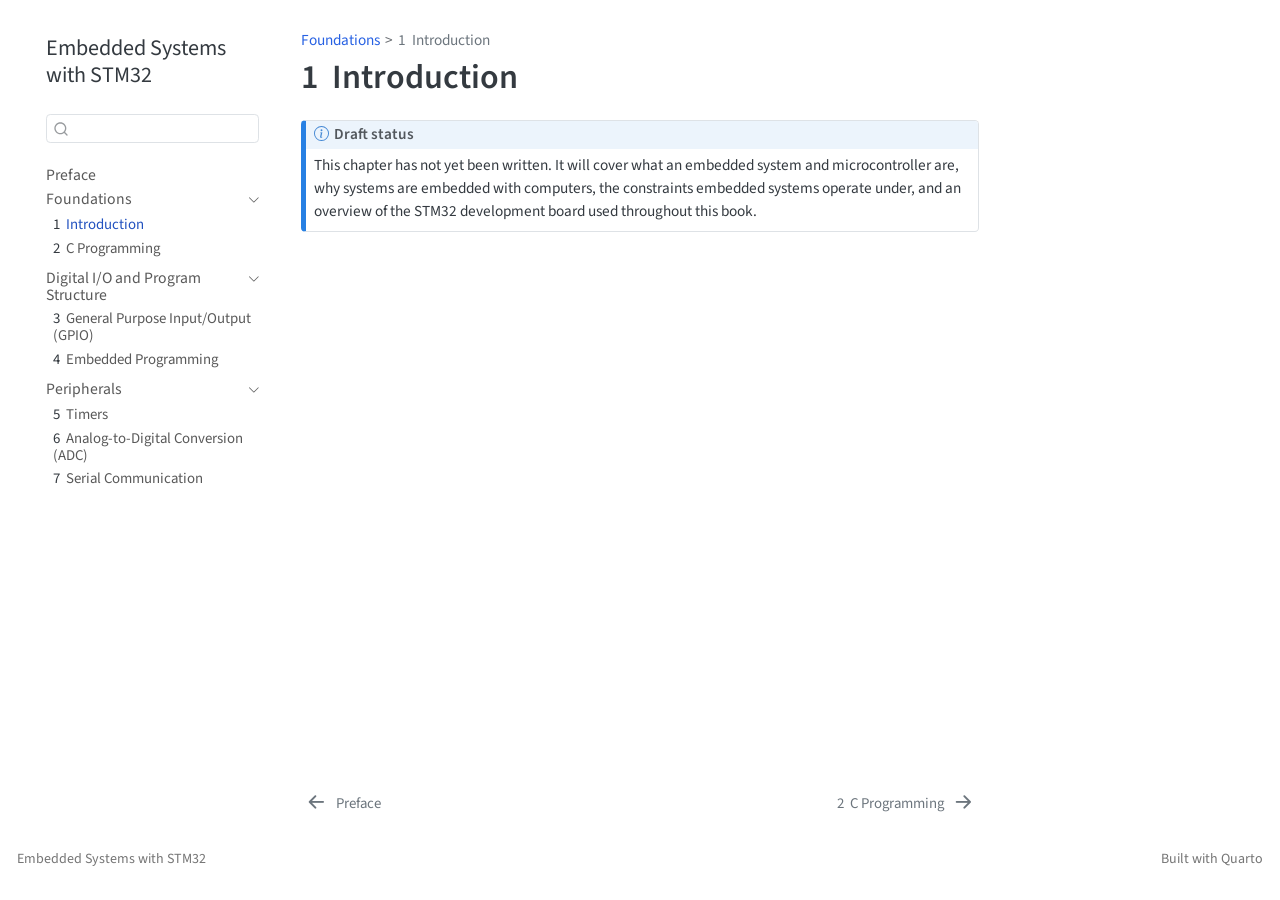
==== chapters/01-introduction.html @ 094ce8fd "Built site for gh-pages" ====
<!DOCTYPE html>
<html xmlns="http://www.w3.org/1999/xhtml" lang="en" xml:lang="en"><head>

<meta charset="utf-8">
<meta name="generator" content="quarto-1.10.18">

<meta name="viewport" content="width=device-width, initial-scale=1.0, user-scalable=yes">


<title>1&nbsp; Introduction – Embedded Systems with STM32</title>
<style>
/* Default styles provided by pandoc.
** See https://pandoc.org/MANUAL.html#variables-for-html for config info.
*/
span.smallcaps{font-variant: small-caps;}
div.columns{display: flex; gap: 1.5em;}
div.column{flex: auto;}
@media screen {
div.columns{gap: min(4vw, 1.5em);}
div.column{overflow-x: auto;}
}
div.hanging-indent{margin-left: 1.5em; text-indent: -1.5em;}
ul.task-list{list-style: none;}
ul.task-list li input[type="checkbox"] {
  width: 0.8em;
  margin: 0 0.8em 0.2em -1em; /* quarto-specific, see https://github.com/quarto-dev/quarto-cli/issues/4556 */ 
  vertical-align: middle;
}
</style>


<script src="../site_libs/quarto-nav/quarto-nav.js"></script>
<script src="../site_libs/quarto-nav/headroom.min.js"></script>
<script src="../site_libs/clipboard/clipboard.min.js"></script>
<script src="../site_libs/quarto-search/autocomplete.umd.js"></script>
<script src="../site_libs/quarto-search/fuse.min.js"></script>
<script src="../site_libs/quarto-search/quarto-search.js"></script>
<meta name="quarto:offset" content="../">
<link href="../chapters/02-c-programming.html" rel="next">
<link href="../index.html" rel="prev">
<script src="../site_libs/quarto-html/quarto.js" type="module"></script>
<script src="../site_libs/quarto-html/tabsets/tabsets.js" type="module"></script>
<script src="../site_libs/quarto-html/popper.min.js"></script>
<script src="../site_libs/quarto-html/tippy.umd.min.js"></script>
<script src="../site_libs/quarto-html/anchor.min.js"></script>
<link href="../site_libs/quarto-html/tippy.css" rel="stylesheet">
<link href="../site_libs/quarto-html/quarto-syntax-highlighting-64a204ab8560d761af7679ceaba22944.css" rel="stylesheet" id="quarto-text-highlighting-styles">
<script src="../site_libs/bootstrap/bootstrap.min.js"></script>
<link href="../site_libs/bootstrap/bootstrap-icons.css" rel="stylesheet">
<link href="../site_libs/bootstrap/bootstrap-0a572480b27ed01c8e16a5ad86456bc8.min.css" rel="stylesheet" append-hash="true" id="quarto-bootstrap" data-mode="light">
<script id="quarto-search-options" type="application/json">{
  "location": "sidebar",
  "copy-button": false,
  "collapse-after": 3,
  "panel-placement": "start",
  "type": "textbox",
  "limit": 50,
  "keyboard-shortcut": [
    "f",
    "/",
    "s"
  ],
  "show-item-context": false,
  "language": {
    "search-no-results-text": "No results",
    "search-matching-documents-text": "matching documents",
    "search-copy-link-title": "Copy link to search",
    "search-hide-matches-text": "Hide additional matches",
    "search-more-match-text": "more match in this document",
    "search-more-matches-text": "more matches in this document",
    "search-clear-button-title": "Clear",
    "search-text-placeholder": "",
    "search-detached-cancel-button-title": "Cancel",
    "search-submit-button-title": "Submit",
    "search-label": "Search"
  }
}</script>


</head>

<body class="nav-sidebar floating quarto-light">

<div id="quarto-search-results"></div>
  <header id="quarto-header" class="headroom fixed-top">
  <nav class="quarto-secondary-nav">
    <div class="container-fluid d-flex">
      <button type="button" class="quarto-btn-toggle btn" data-bs-toggle="collapse" role="button" data-bs-target=".quarto-sidebar-collapse-item" aria-controls="quarto-sidebar" aria-expanded="false" aria-label="Toggle sidebar navigation" onclick="if (window.quartoToggleHeadroom) { window.quartoToggleHeadroom(); }">
        <i class="bi bi-layout-text-sidebar-reverse"></i>
      </button>
        <nav class="quarto-page-breadcrumbs" aria-label="breadcrumb"><ol class="breadcrumb"><li class="breadcrumb-item"><a href="../chapters/01-introduction.html">Foundations</a></li><li class="breadcrumb-item"><a href="../chapters/01-introduction.html"><span class="chapter-number">1</span>&nbsp; <span class="chapter-title">Introduction</span></a></li></ol></nav>
        <a class="flex-grow-1" role="navigation" data-bs-toggle="collapse" data-bs-target=".quarto-sidebar-collapse-item" aria-controls="quarto-sidebar" aria-expanded="false" aria-label="Toggle sidebar navigation" onclick="if (window.quartoToggleHeadroom) { window.quartoToggleHeadroom(); }">      
        </a>
      <button type="button" class="btn quarto-search-button" aria-label="Search" onclick="window.quartoOpenSearch();">
        <i class="bi bi-search"></i>
      </button>
    </div>
  </nav>
</header>
<!-- content -->
<div id="quarto-content" class="quarto-container page-columns page-rows-contents page-layout-article">
<!-- sidebar -->
  <nav id="quarto-sidebar" class="sidebar collapse collapse-horizontal quarto-sidebar-collapse-item sidebar-navigation floating overflow-auto">
    <div class="pt-lg-2 mt-2 text-left sidebar-header">
    <div class="sidebar-title mb-0 py-0">
      <a href="../">Embedded Systems with STM32</a> 
    </div>
      </div>
        <div class="mt-2 flex-shrink-0 align-items-center">
        <div class="sidebar-search">
        <div id="quarto-search" class="" title="Search"></div>
        </div>
        </div>
    <div class="sidebar-menu-container"> 
    <ul class="list-unstyled mt-1">
        <li class="sidebar-item">
  <div class="sidebar-item-container"> 
  <a href="../index.html" class="sidebar-item-text sidebar-link">
 <span class="menu-text">Preface</span></a>
  </div>
</li>
        <li class="sidebar-item sidebar-item-section">
      <div class="sidebar-item-container"> 
            <a class="sidebar-item-text sidebar-link text-start" data-bs-toggle="collapse" data-bs-target="#quarto-sidebar-section-1" role="navigation" aria-expanded="true">
 <span class="menu-text">Foundations</span></a>
          <a class="sidebar-item-toggle text-start" data-bs-toggle="collapse" data-bs-target="#quarto-sidebar-section-1" role="navigation" aria-expanded="true" aria-label="Toggle section">
            <i class="bi bi-chevron-right ms-2"></i>
          </a> 
      </div>
      <ul id="quarto-sidebar-section-1" class="collapse list-unstyled sidebar-section depth1 show">  
          <li class="sidebar-item">
  <div class="sidebar-item-container"> 
  <a href="../chapters/01-introduction.html" class="sidebar-item-text sidebar-link active">
 <span class="menu-text"><span class="chapter-number">1</span>&nbsp; <span class="chapter-title">Introduction</span></span></a>
  </div>
</li>
          <li class="sidebar-item">
  <div class="sidebar-item-container"> 
  <a href="../chapters/02-c-programming.html" class="sidebar-item-text sidebar-link">
 <span class="menu-text"><span class="chapter-number">2</span>&nbsp; <span class="chapter-title">C Programming</span></span></a>
  </div>
</li>
      </ul>
  </li>
        <li class="sidebar-item sidebar-item-section">
      <div class="sidebar-item-container"> 
            <a class="sidebar-item-text sidebar-link text-start" data-bs-toggle="collapse" data-bs-target="#quarto-sidebar-section-2" role="navigation" aria-expanded="true">
 <span class="menu-text">Digital I/O and Program Structure</span></a>
          <a class="sidebar-item-toggle text-start" data-bs-toggle="collapse" data-bs-target="#quarto-sidebar-section-2" role="navigation" aria-expanded="true" aria-label="Toggle section">
            <i class="bi bi-chevron-right ms-2"></i>
          </a> 
      </div>
      <ul id="quarto-sidebar-section-2" class="collapse list-unstyled sidebar-section depth1 show">  
          <li class="sidebar-item">
  <div class="sidebar-item-container"> 
  <a href="../chapters/03-gpio.html" class="sidebar-item-text sidebar-link">
 <span class="menu-text"><span class="chapter-number">3</span>&nbsp; <span class="chapter-title">General Purpose Input/Output (GPIO)</span></span></a>
  </div>
</li>
          <li class="sidebar-item">
  <div class="sidebar-item-container"> 
  <a href="../chapters/04-embedded-programming.html" class="sidebar-item-text sidebar-link">
 <span class="menu-text"><span class="chapter-number">4</span>&nbsp; <span class="chapter-title">Embedded Programming</span></span></a>
  </div>
</li>
      </ul>
  </li>
        <li class="sidebar-item sidebar-item-section">
      <div class="sidebar-item-container"> 
            <a class="sidebar-item-text sidebar-link text-start" data-bs-toggle="collapse" data-bs-target="#quarto-sidebar-section-3" role="navigation" aria-expanded="true">
 <span class="menu-text">Peripherals</span></a>
          <a class="sidebar-item-toggle text-start" data-bs-toggle="collapse" data-bs-target="#quarto-sidebar-section-3" role="navigation" aria-expanded="true" aria-label="Toggle section">
            <i class="bi bi-chevron-right ms-2"></i>
          </a> 
      </div>
      <ul id="quarto-sidebar-section-3" class="collapse list-unstyled sidebar-section depth1 show">  
          <li class="sidebar-item">
  <div class="sidebar-item-container"> 
  <a href="../chapters/05-timers.html" class="sidebar-item-text sidebar-link">
 <span class="menu-text"><span class="chapter-number">5</span>&nbsp; <span class="chapter-title">Timers</span></span></a>
  </div>
</li>
          <li class="sidebar-item">
  <div class="sidebar-item-container"> 
  <a href="../chapters/06-adc.html" class="sidebar-item-text sidebar-link">
 <span class="menu-text"><span class="chapter-number">6</span>&nbsp; <span class="chapter-title">Analog-to-Digital Conversion (ADC)</span></span></a>
  </div>
</li>
          <li class="sidebar-item">
  <div class="sidebar-item-container"> 
  <a href="../chapters/07-serial-communication.html" class="sidebar-item-text sidebar-link">
 <span class="menu-text"><span class="chapter-number">7</span>&nbsp; <span class="chapter-title">Serial Communication</span></span></a>
  </div>
</li>
      </ul>
  </li>
    </ul>
    </div>
</nav>
<div id="quarto-sidebar-glass" class="quarto-sidebar-collapse-item" data-bs-toggle="collapse" data-bs-target=".quarto-sidebar-collapse-item"></div>
<!-- margin-sidebar -->
    <div id="quarto-margin-sidebar" class="sidebar margin-sidebar zindex-bottom">
        
    </div>
<!-- main -->
<main class="content" id="quarto-document-content">

<header id="title-block-header" class="quarto-title-block default"><nav class="quarto-page-breadcrumbs quarto-title-breadcrumbs d-none d-lg-block" aria-label="breadcrumb"><ol class="breadcrumb"><li class="breadcrumb-item"><a href="../chapters/01-introduction.html">Foundations</a></li><li class="breadcrumb-item"><a href="../chapters/01-introduction.html"><span class="chapter-number">1</span>&nbsp; <span class="chapter-title">Introduction</span></a></li></ol></nav>
<div class="quarto-title">
<h1 class="title"><span class="chapter-number">1</span>&nbsp; <span class="chapter-title">Introduction</span></h1>
</div>



<div class="quarto-title-meta">

    
  
    
  </div>
  


</header>


<div class="callout callout-style-default callout-note callout-titled">
<div class="callout-header d-flex align-content-center">
<div class="callout-icon-container">
<i class="callout-icon"></i>
</div>
<div class="callout-title-container flex-fill">
<span class="screen-reader-only">Note</span>Draft status
</div>
</div>
<div class="callout-body-container callout-body">
<p>This chapter has not yet been written. It will cover what an embedded system and microcontroller are, why systems are embedded with computers, the constraints embedded systems operate under, and an overview of the STM32 development board used throughout this book.</p>
</div>
</div>



</main> <!-- /main -->
<script id="quarto-html-after-body" type="application/javascript">
  window.document.addEventListener("DOMContentLoaded", function (event) {
    const icon = "";
    const anchorJS = new window.AnchorJS();
    anchorJS.options = {
      placement: 'right',
      icon: icon
    };
    anchorJS.add('.anchored');
    const isCodeAnnotation = (el) => {
      for (const clz of el.classList) {
        if (clz.startsWith('code-annotation-')) {                     
          return true;
        }
      }
      return false;
    }
    const onCopySuccess = function(e) {
      // button target
      const button = e.trigger;
      // don't keep focus
      button.blur();
      // flash "checked"
      button.classList.add('code-copy-button-checked');
      var currentTitle = button.getAttribute("title");
      button.setAttribute("title", "Copied!");
      let tooltip;
      if (window.bootstrap) {
        button.setAttribute("data-bs-toggle", "tooltip");
        button.setAttribute("data-bs-placement", "left");
        button.setAttribute("data-bs-title", "Copied!");
        tooltip = new bootstrap.Tooltip(button, 
          { trigger: "manual", 
            customClass: "code-copy-button-tooltip",
            offset: [0, -8]});
        tooltip.show();    
      }
      setTimeout(function() {
        if (tooltip) {
          tooltip.hide();
          button.removeAttribute("data-bs-title");
          button.removeAttribute("data-bs-toggle");
          button.removeAttribute("data-bs-placement");
        }
        button.setAttribute("title", currentTitle);
        button.classList.remove('code-copy-button-checked');
      }, 1000);
      // clear code selection
      e.clearSelection();
    }
    const getTextToCopy = function(trigger) {
      const outerScaffold = trigger.parentElement.cloneNode(true);
      const codeEl = outerScaffold.querySelector('code');
      for (const childEl of codeEl.children) {
        if (isCodeAnnotation(childEl)) {
          childEl.remove();
        }
      }
      return codeEl.innerText;
    }
    const clipboard = new window.ClipboardJS('.code-copy-button:not([data-in-quarto-modal])', {
      text: getTextToCopy
    });
    clipboard.on('success', onCopySuccess);
    if (window.document.getElementById('quarto-embedded-source-code-modal')) {
      const clipboardModal = new window.ClipboardJS('.code-copy-button[data-in-quarto-modal]', {
        text: getTextToCopy,
        container: window.document.getElementById('quarto-embedded-source-code-modal')
      });
      clipboardModal.on('success', onCopySuccess);
    }
      var localhostRegex = new RegExp(/^(?:http|https):\/\/localhost\:?[0-9]*\//);
      var mailtoRegex = new RegExp(/^mailto:/);
        var filterRegex = new RegExp('/' + window.location.host + '/');
      var isInternal = (href) => {
          return filterRegex.test(href) || localhostRegex.test(href) || mailtoRegex.test(href);
      }
      // Inspect non-navigation links and adorn them if external
     var links = window.document.querySelectorAll('a[href]:not(.nav-link):not(.navbar-brand):not(.toc-action):not(.sidebar-link):not(.sidebar-item-toggle):not(.pagination-link):not(.no-external):not([aria-hidden]):not(.dropdown-item):not(.quarto-navigation-tool):not(.about-link)');
      for (var i=0; i<links.length; i++) {
        const link = links[i];
        if (!isInternal(link.href)) {
          // undo the damage that might have been done by quarto-nav.js in the case of
          // links that we want to consider external
          if (link.dataset.originalHref !== undefined) {
            link.href = link.dataset.originalHref;
          }
        }
      }
    function tippyHover(el, contentFn, onTriggerFn, onUntriggerFn) {
      const config = {
        allowHTML: true,
        maxWidth: 500,
        delay: 100,
        arrow: false,
        appendTo: function(el) {
            return el.parentElement;
        },
        interactive: true,
        interactiveBorder: 10,
        theme: 'quarto',
        placement: 'bottom-start',
      };
      if (contentFn) {
        config.content = contentFn;
      }
      if (onTriggerFn) {
        config.onTrigger = onTriggerFn;
      }
      if (onUntriggerFn) {
        config.onUntrigger = onUntriggerFn;
      }
      window.tippy(el, config); 
    }
    const noterefs = window.document.querySelectorAll('a[role="doc-noteref"]');
    for (var i=0; i<noterefs.length; i++) {
      const ref = noterefs[i];
      tippyHover(ref, function() {
        // use id or data attribute instead here
        let href = ref.getAttribute('data-footnote-href') || ref.getAttribute('href');
        try { href = new URL(href).hash; } catch {}
        const id = href.replace(/^#\/?/, "");
        const note = window.document.getElementById(id);
        if (note) {
          return note.innerHTML;
        } else {
          return "";
        }
      });
    }
    const xrefs = window.document.querySelectorAll('a.quarto-xref');
    const processXRef = (id, note) => {
      // Strip column container classes
      const stripColumnClz = (el) => {
        el.classList.remove("page-full", "page-columns");
        if (el.children) {
          for (const child of el.children) {
            stripColumnClz(child);
          }
        }
      }
      stripColumnClz(note)
      if (id === null || id.startsWith('sec-')) {
        // Special case sections, only their first couple elements
        const container = document.createElement("div");
        if (note.children && note.children.length > 2) {
          container.appendChild(note.children[0].cloneNode(true));
          for (let i = 1; i < note.children.length; i++) {
            const child = note.children[i];
            if (child.tagName === "P" && child.innerText === "") {
              continue;
            } else {
              container.appendChild(child.cloneNode(true));
              break;
            }
          }
          if (window.Quarto?.typesetMath) {
            window.Quarto.typesetMath(container);
          }
          return container.innerHTML
        } else {
          if (window.Quarto?.typesetMath) {
            window.Quarto.typesetMath(note);
          }
          return note.innerHTML;
        }
      } else {
        // Remove any anchor links if they are present
        const anchorLink = note.querySelector('a.anchorjs-link');
        if (anchorLink) {
          anchorLink.remove();
        }
        if (window.Quarto?.typesetMath) {
          window.Quarto.typesetMath(note);
        }
        if (note.classList.contains("callout")) {
          return note.outerHTML;
        } else {
          return note.innerHTML;
        }
      }
    }
    for (var i=0; i<xrefs.length; i++) {
      const xref = xrefs[i];
      tippyHover(xref, undefined, function(instance) {
        instance.disable();
        let url = xref.getAttribute('href');
        let hash = undefined; 
        if (url.startsWith('#')) {
          hash = url;
        } else {
          try { hash = new URL(url).hash; } catch {}
        }
        if (hash) {
          const id = hash.replace(/^#\/?/, "");
          const note = window.document.getElementById(id);
          if (note !== null) {
            try {
              const html = processXRef(id, note.cloneNode(true));
              instance.setContent(html);
            } finally {
              instance.enable();
              instance.show();
            }
          } else {
            // See if we can fetch this
            fetch(url.split('#')[0])
            .then(res => res.text())
            .then(html => {
              const parser = new DOMParser();
              const htmlDoc = parser.parseFromString(html, "text/html");
              const note = htmlDoc.getElementById(id);
              if (note !== null) {
                const html = processXRef(id, note);
                instance.setContent(html);
              } 
            }).finally(() => {
              instance.enable();
              instance.show();
            });
          }
        } else {
          // See if we can fetch a full url (with no hash to target)
          // This is a special case and we should probably do some content thinning / targeting
          fetch(url)
          .then(res => res.text())
          .then(html => {
            const parser = new DOMParser();
            const htmlDoc = parser.parseFromString(html, "text/html");
            const note = htmlDoc.querySelector('main.content');
            if (note !== null) {
              // This should only happen for chapter cross references
              // (since there is no id in the URL)
              // remove the first header
              if (note.children.length > 0 && note.children[0].tagName === "HEADER") {
                note.children[0].remove();
              }
              const html = processXRef(null, note);
              instance.setContent(html);
            } 
          }).finally(() => {
            instance.enable();
            instance.show();
          });
        }
      }, function(instance) {
      });
    }
        let selectedAnnoteEl;
        const selectorForAnnotation = ( cell, annotation) => {
          let cellAttr = 'data-code-cell="' + cell + '"';
          let lineAttr = 'data-code-annotation="' +  annotation + '"';
          const selector = 'span[' + cellAttr + '][' + lineAttr + ']';
          return selector;
        }
        const selectCodeLines = (annoteEl) => {
          const doc = window.document;
          const targetCell = annoteEl.getAttribute("data-target-cell");
          const targetAnnotation = annoteEl.getAttribute("data-target-annotation");
          const annoteSpan = window.document.querySelector(selectorForAnnotation(targetCell, targetAnnotation));
          const lines = annoteSpan.getAttribute("data-code-lines").split(",");
          const lineIds = lines.map((line) => {
            return targetCell + "-" + line;
          })
          let top = null;
          let height = null;
          let parent = null;
          if (lineIds.length > 0) {
              //compute the position of the single el (top and bottom and make a div)
              const el = window.document.getElementById(lineIds[0]);
              top = el.offsetTop;
              height = el.offsetHeight;
              parent = el.parentElement.parentElement;
            if (lineIds.length > 1) {
              const lastEl = window.document.getElementById(lineIds[lineIds.length - 1]);
              const bottom = lastEl.offsetTop + lastEl.offsetHeight;
              height = bottom - top;
            }
            if (top !== null && height !== null && parent !== null) {
              // cook up a div (if necessary) and position it 
              let div = window.document.getElementById("code-annotation-line-highlight");
              if (div === null) {
                div = window.document.createElement("div");
                div.setAttribute("id", "code-annotation-line-highlight");
                div.style.position = 'absolute';
                parent.appendChild(div);
              }
              div.style.top = top - 2 + "px";
              div.style.height = height + 4 + "px";
              div.style.left = 0;
              let gutterDiv = window.document.getElementById("code-annotation-line-highlight-gutter");
              if (gutterDiv === null) {
                gutterDiv = window.document.createElement("div");
                gutterDiv.setAttribute("id", "code-annotation-line-highlight-gutter");
                gutterDiv.style.position = 'absolute';
                const codeCell = window.document.getElementById(targetCell);
                const gutter = codeCell.querySelector('.code-annotation-gutter');
                gutter.appendChild(gutterDiv);
              }
              gutterDiv.style.top = top - 2 + "px";
              gutterDiv.style.height = height + 4 + "px";
            }
            selectedAnnoteEl = annoteEl;
          }
        };
        const unselectCodeLines = () => {
          const elementsIds = ["code-annotation-line-highlight", "code-annotation-line-highlight-gutter"];
          elementsIds.forEach((elId) => {
            const div = window.document.getElementById(elId);
            if (div) {
              div.remove();
            }
          });
          selectedAnnoteEl = undefined;
        };
          // Handle positioning of the toggle
      window.addEventListener(
        "resize",
        throttle(() => {
          elRect = undefined;
          if (selectedAnnoteEl) {
            selectCodeLines(selectedAnnoteEl);
          }
        }, 10)
      );
      function throttle(fn, ms) {
      let throttle = false;
      let timer;
        return (...args) => {
          if(!throttle) { // first call gets through
              fn.apply(this, args);
              throttle = true;
          } else { // all the others get throttled
              if(timer) clearTimeout(timer); // cancel #2
              timer = setTimeout(() => {
                fn.apply(this, args);
                timer = throttle = false;
              }, ms);
          }
        };
      }
        // Attach click handler to the DT
        const annoteDls = window.document.querySelectorAll('dt[data-target-cell]');
        for (const annoteDlNode of annoteDls) {
          annoteDlNode.addEventListener('click', (event) => {
            const clickedEl = event.target;
            if (clickedEl !== selectedAnnoteEl) {
              unselectCodeLines();
              const activeEl = window.document.querySelector('dt[data-target-cell].code-annotation-active');
              if (activeEl) {
                activeEl.classList.remove('code-annotation-active');
              }
              selectCodeLines(clickedEl);
              clickedEl.classList.add('code-annotation-active');
            } else {
              // Unselect the line
              unselectCodeLines();
              clickedEl.classList.remove('code-annotation-active');
            }
          });
        }
    const findCites = (el) => {
      const parentEl = el.parentElement;
      if (parentEl) {
        const cites = parentEl.dataset.cites;
        if (cites) {
          return {
            el,
            cites: cites.split(' ')
          };
        } else {
          return findCites(el.parentElement)
        }
      } else {
        return undefined;
      }
    };
    var bibliorefs = window.document.querySelectorAll('a[role="doc-biblioref"]');
    for (var i=0; i<bibliorefs.length; i++) {
      const ref = bibliorefs[i];
      const citeInfo = findCites(ref);
      if (citeInfo) {
        tippyHover(citeInfo.el, function() {
          var popup = window.document.createElement('div');
          citeInfo.cites.forEach(function(cite) {
            var citeDiv = window.document.createElement('div');
            citeDiv.classList.add('hanging-indent');
            citeDiv.classList.add('csl-entry');
            var biblioDiv = window.document.getElementById('ref-' + cite);
            if (biblioDiv) {
              citeDiv.innerHTML = biblioDiv.innerHTML;
            }
            popup.appendChild(citeDiv);
          });
          return popup.innerHTML;
        });
      }
    }
  });
  </script>
<nav class="page-navigation">
  <div class="nav-page nav-page-previous">
      <a href="../index.html" class="pagination-link" aria-label="Preface">
        <i class="bi bi-arrow-left-short"></i> <span class="nav-page-text">Preface</span>
      </a>          
  </div>
  <div class="nav-page nav-page-next">
      <a href="../chapters/02-c-programming.html" class="pagination-link" aria-label="C Programming">
        <span class="nav-page-text"><span class="chapter-number">2</span>&nbsp; <span class="chapter-title">C Programming</span></span> <i class="bi bi-arrow-right-short"></i>
      </a>
  </div>
</nav>
</div> <!-- /content -->
<footer class="footer">
  <div class="nav-footer">
    <div class="nav-footer-left">
<p>Embedded Systems with STM32</p>
</div>   
    <div class="nav-footer-center">
      &nbsp;
    </div>
    <div class="nav-footer-right">
<p>Built with Quarto</p>
</div>
  </div>
</footer>




</body></html>
---- site_libs/quarto-html/tippy.css ----
.tippy-box[data-animation=fade][data-state=hidden]{opacity:0}[data-tippy-root]{max-width:calc(100vw - 10px)}.tippy-box{position:relative;background-color:#333;color:#fff;border-radius:4px;font-size:14px;line-height:1.4;white-space:normal;outline:0;transition-property:transform,visibility,opacity}.tippy-box[data-placement^=top]>.tippy-arrow{bottom:0}.tippy-box[data-placement^=top]>.tippy-arrow:before{bottom:-7px;left:0;border-width:8px 8px 0;border-top-color:initial;transform-origin:center top}.tippy-box[data-placement^=bottom]>.tippy-arrow{top:0}.tippy-box[data-placement^=bottom]>.tippy-arrow:before{top:-7px;left:0;border-width:0 8px 8px;border-bottom-color:initial;transform-origin:center bottom}.tippy-box[data-placement^=left]>.tippy-arrow{right:0}.tippy-box[data-placement^=left]>.tippy-arrow:before{border-width:8px 0 8px 8px;border-left-color:initial;right:-7px;transform-origin:center left}.tippy-box[data-placement^=right]>.tippy-arrow{left:0}.tippy-box[data-placement^=right]>.tippy-arrow:before{left:-7px;border-width:8px 8px 8px 0;border-right-color:initial;transform-origin:center right}.tippy-box[data-inertia][data-state=visible]{transition-timing-function:cubic-bezier(.54,1.5,.38,1.11)}.tippy-arrow{width:16px;height:16px;color:#333}.tippy-arrow:before{content:"";position:absolute;border-color:transparent;border-style:solid}.tippy-content{position:relative;padding:5px 9px;z-index:1}
---- site_libs/quarto-html/quarto-syntax-highlighting-64a204ab8560d761af7679ceaba22944.css ----
/* quarto syntax highlight colors */
:root {
  --quarto-hl-ot-color: #003B4F;
  --quarto-hl-at-color: #657422;
  --quarto-hl-ss-color: #20794D;
  --quarto-hl-an-color: #5E5E5E;
  --quarto-hl-fu-color: #4758AB;
  --quarto-hl-st-color: #20794D;
  --quarto-hl-cf-color: #003B4F;
  --quarto-hl-op-color: #5E5E5E;
  --quarto-hl-er-color: #AD0000;
  --quarto-hl-bn-color: #AD0000;
  --quarto-hl-al-color: #AD0000;
  --quarto-hl-va-color: #111111;
  --quarto-hl-bu-color: inherit;
  --quarto-hl-ex-color: inherit;
  --quarto-hl-pp-color: #AD0000;
  --quarto-hl-in-color: #5E5E5E;
  --quarto-hl-vs-color: #20794D;
  --quarto-hl-wa-color: #5E5E5E;
  --quarto-hl-do-color: #5E5E5E;
  --quarto-hl-im-color: #00769E;
  --quarto-hl-ch-color: #20794D;
  --quarto-hl-dt-color: #AD0000;
  --quarto-hl-fl-color: #AD0000;
  --quarto-hl-co-color: #5E5E5E;
  --quarto-hl-cv-color: #5E5E5E;
  --quarto-hl-cn-color: #8f5902;
  --quarto-hl-sc-color: #5E5E5E;
  --quarto-hl-dv-color: #AD0000;
  --quarto-hl-kw-color: #003B4F;
}

/* other quarto variables */
:root {
  --quarto-font-monospace: SFMono-Regular, Menlo, Monaco, Consolas, "Liberation Mono", "Courier New", monospace;
}

/* syntax highlight based on Pandoc's rules */
pre > code.sourceCode > span {
  color: #003B4F;
}

code.sourceCode > span {
  color: #003B4F;
}

div.sourceCode,
div.sourceCode pre.sourceCode {
  color: #003B4F;
}

/* Normal */
code span {
  color: #003B4F;
}

/* Alert */
code span.al {
  color: #AD0000;
  font-style: inherit;
}

/* Annotation */
code span.an {
  color: #5E5E5E;
  font-style: inherit;
}

/* Attribute */
code span.at {
  color: #657422;
  font-style: inherit;
}

/* BaseN */
code span.bn {
  color: #AD0000;
  font-style: inherit;
}

/* BuiltIn */
code span.bu {
  font-style: inherit;
}

/* ControlFlow */
code span.cf {
  color: #003B4F;
  font-weight: bold;
  font-style: inherit;
}

/* Char */
code span.ch {
  color: #20794D;
  font-style: inherit;
}

/* Constant */
code span.cn {
  color: #8f5902;
  font-style: inherit;
}

/* Comment */
code span.co {
  color: #5E5E5E;
  font-style: inherit;
}

/* CommentVar */
code span.cv {
  color: #5E5E5E;
  font-style: italic;
}

/* Documentation */
code span.do {
  color: #5E5E5E;
  font-style: italic;
}

/* DataType */
code span.dt {
  color: #AD0000;
  font-style: inherit;
}

/* DecVal */
code span.dv {
  color: #AD0000;
  font-style: inherit;
}

/* Error */
code span.er {
  color: #AD0000;
  font-style: inherit;
}

/* Extension */
code span.ex {
  font-style: inherit;
}

/* Float */
code span.fl {
  color: #AD0000;
  font-style: inherit;
}

/* Function */
code span.fu {
  color: #4758AB;
  font-style: inherit;
}

/* Import */
code span.im {
  color: #00769E;
  font-style: inherit;
}

/* Information */
code span.in {
  color: #5E5E5E;
  font-style: inherit;
}

/* Keyword */
code span.kw {
  color: #003B4F;
  font-weight: bold;
  font-style: inherit;
}

/* Operator */
code span.op {
  color: #5E5E5E;
  font-style: inherit;
}

/* Other */
code span.ot {
  color: #003B4F;
  font-style: inherit;
}

/* Preprocessor */
code span.pp {
  color: #AD0000;
  font-style: inherit;
}

/* SpecialChar */
code span.sc {
  color: #5E5E5E;
  font-style: inherit;
}

/* SpecialString */
code span.ss {
  color: #20794D;
  font-style: inherit;
}

/* String */
code span.st {
  color: #20794D;
  font-style: inherit;
}

/* Variable */
code span.va {
  color: #111111;
  font-style: inherit;
}

/* VerbatimString */
code span.vs {
  color: #20794D;
  font-style: inherit;
}

/* Warning */
code span.wa {
  color: #5E5E5E;
  font-style: italic;
}

.prevent-inlining {
  content: "</";
}

/*# sourceMappingURL=9d8d5bb603a83b8298b89080a598c93b.css.map */
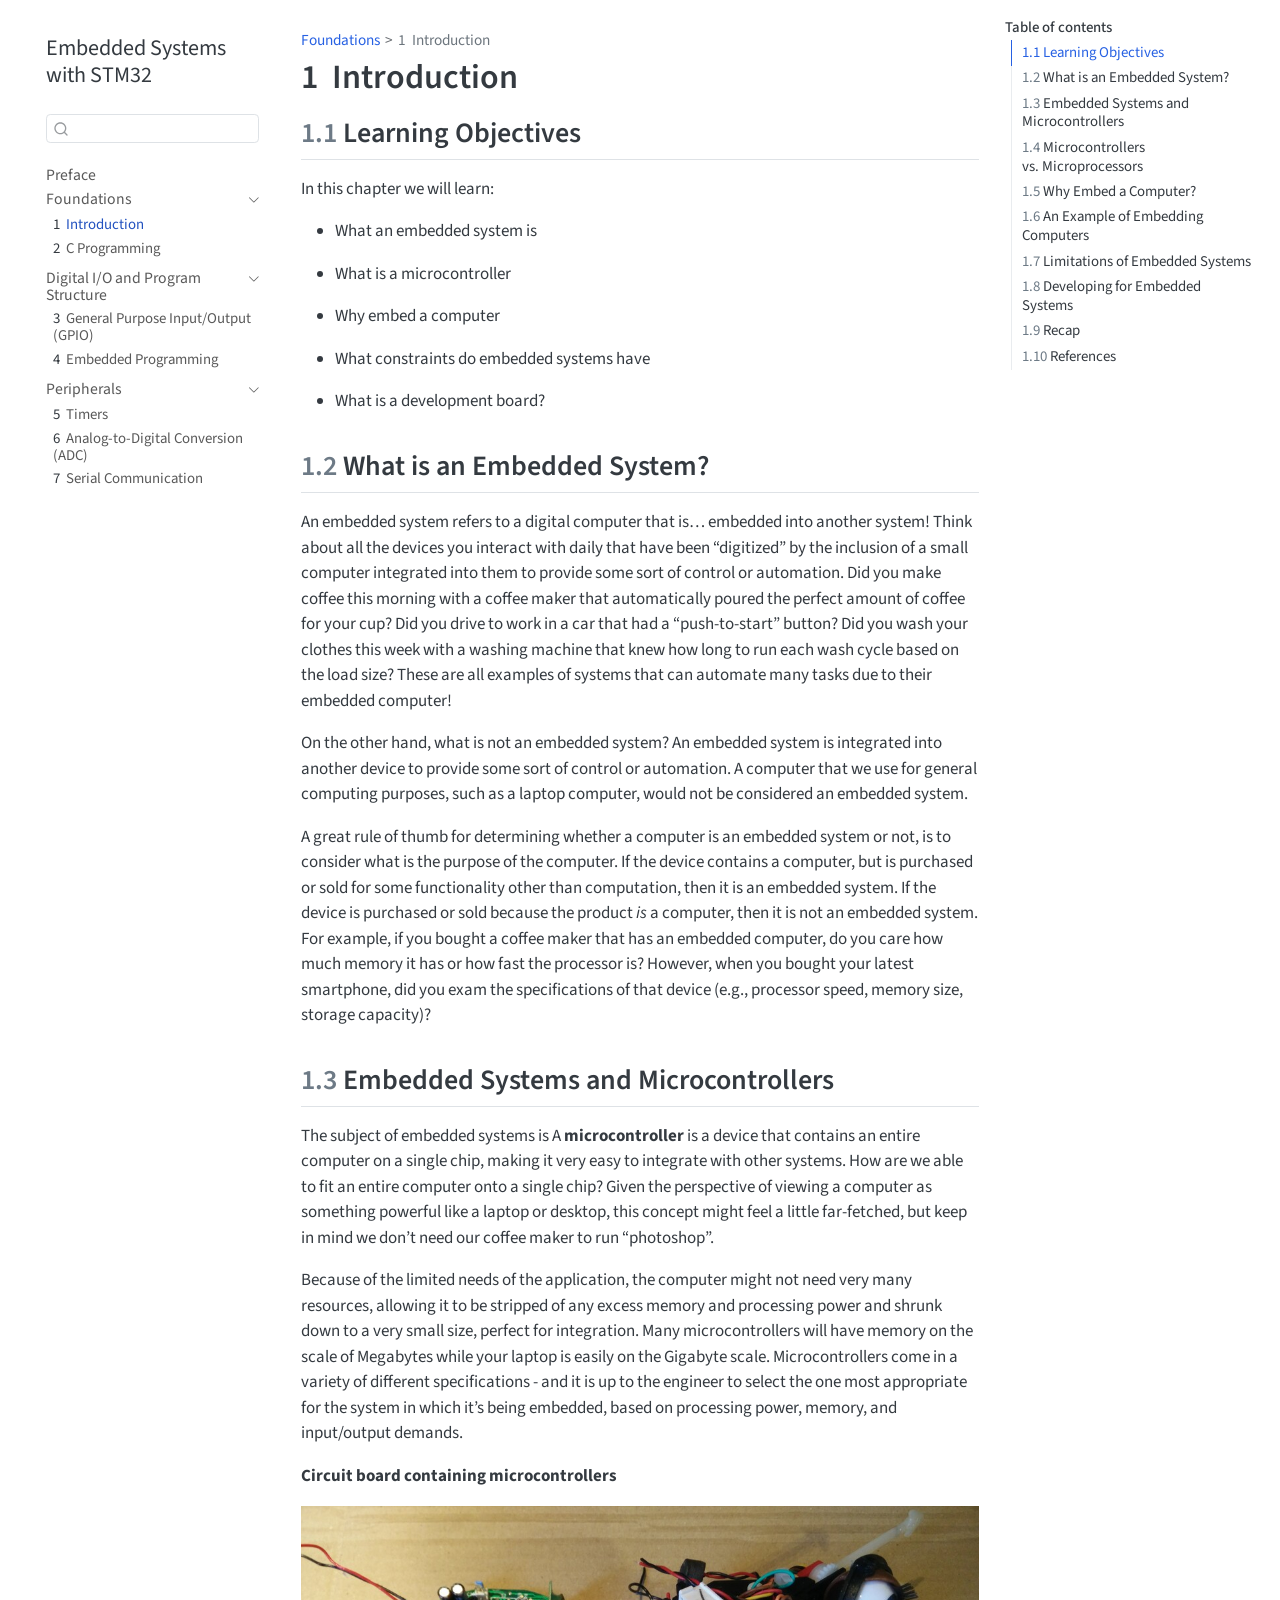
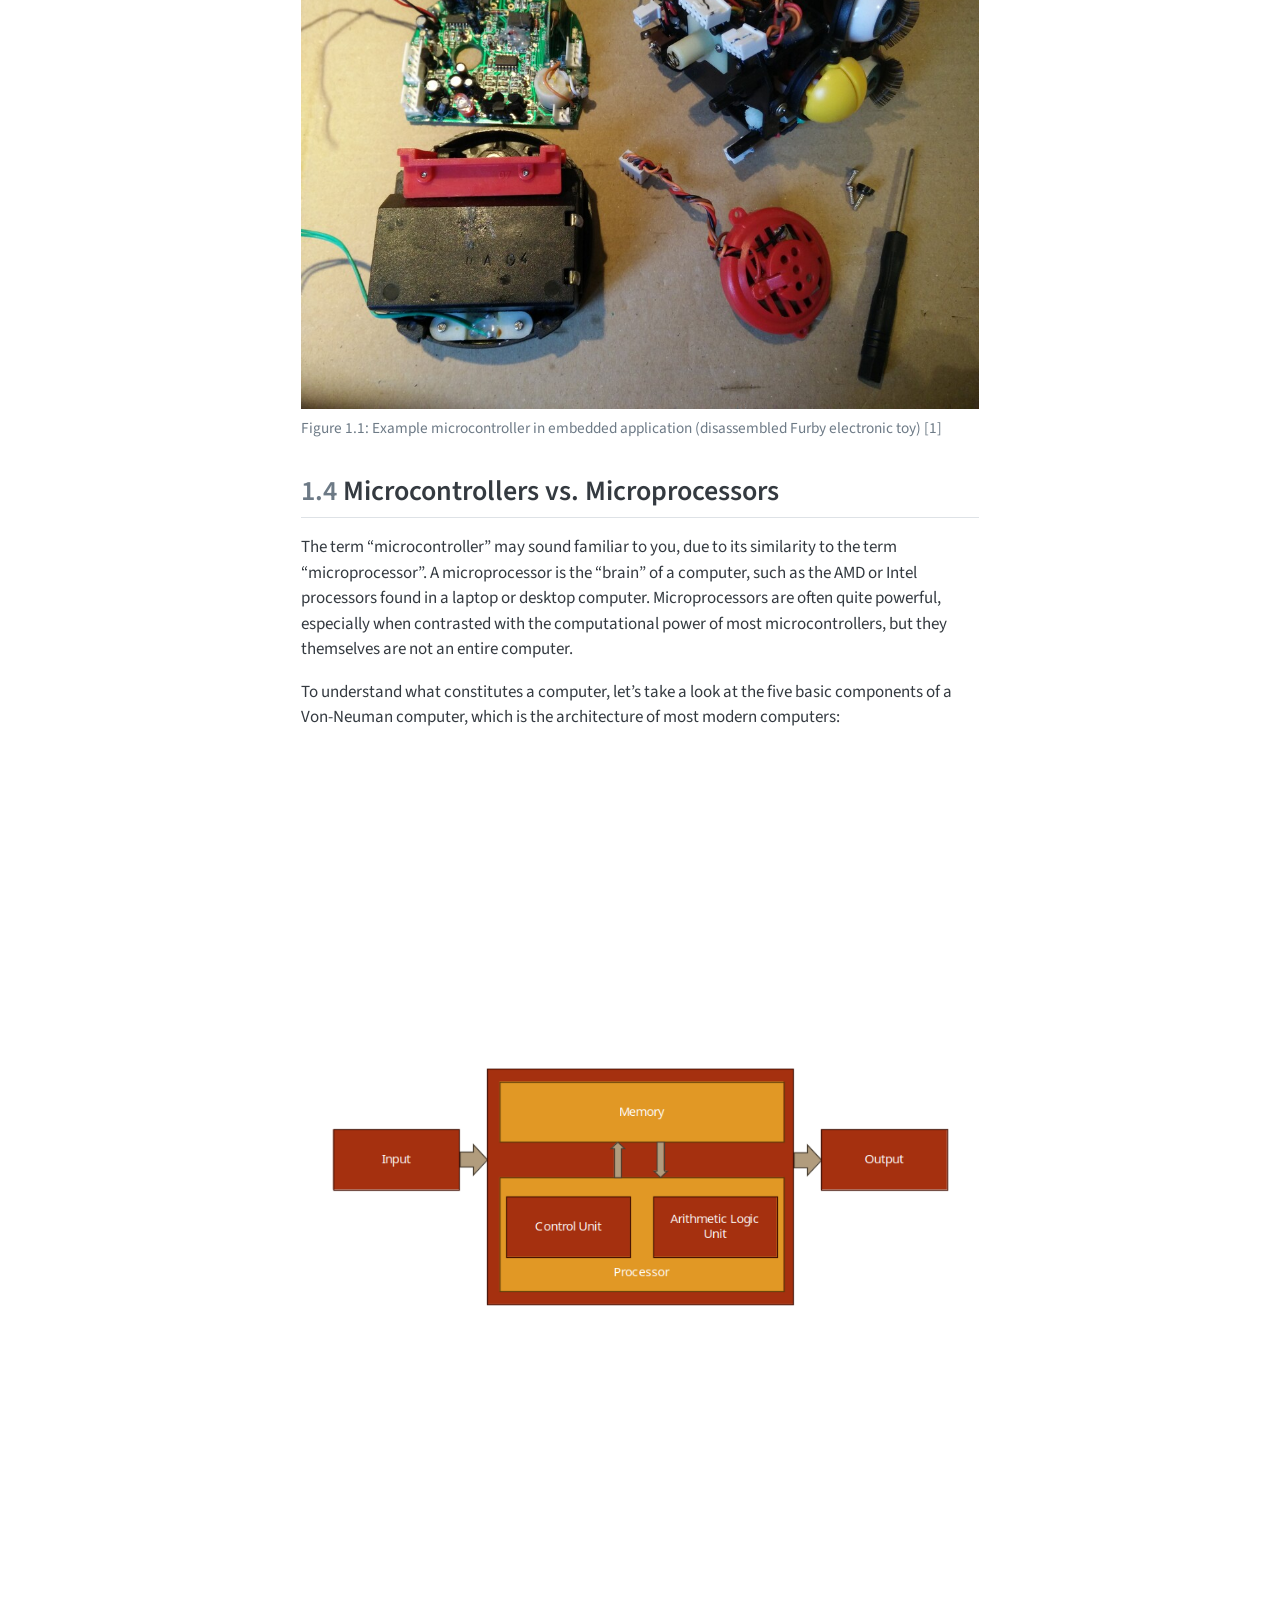
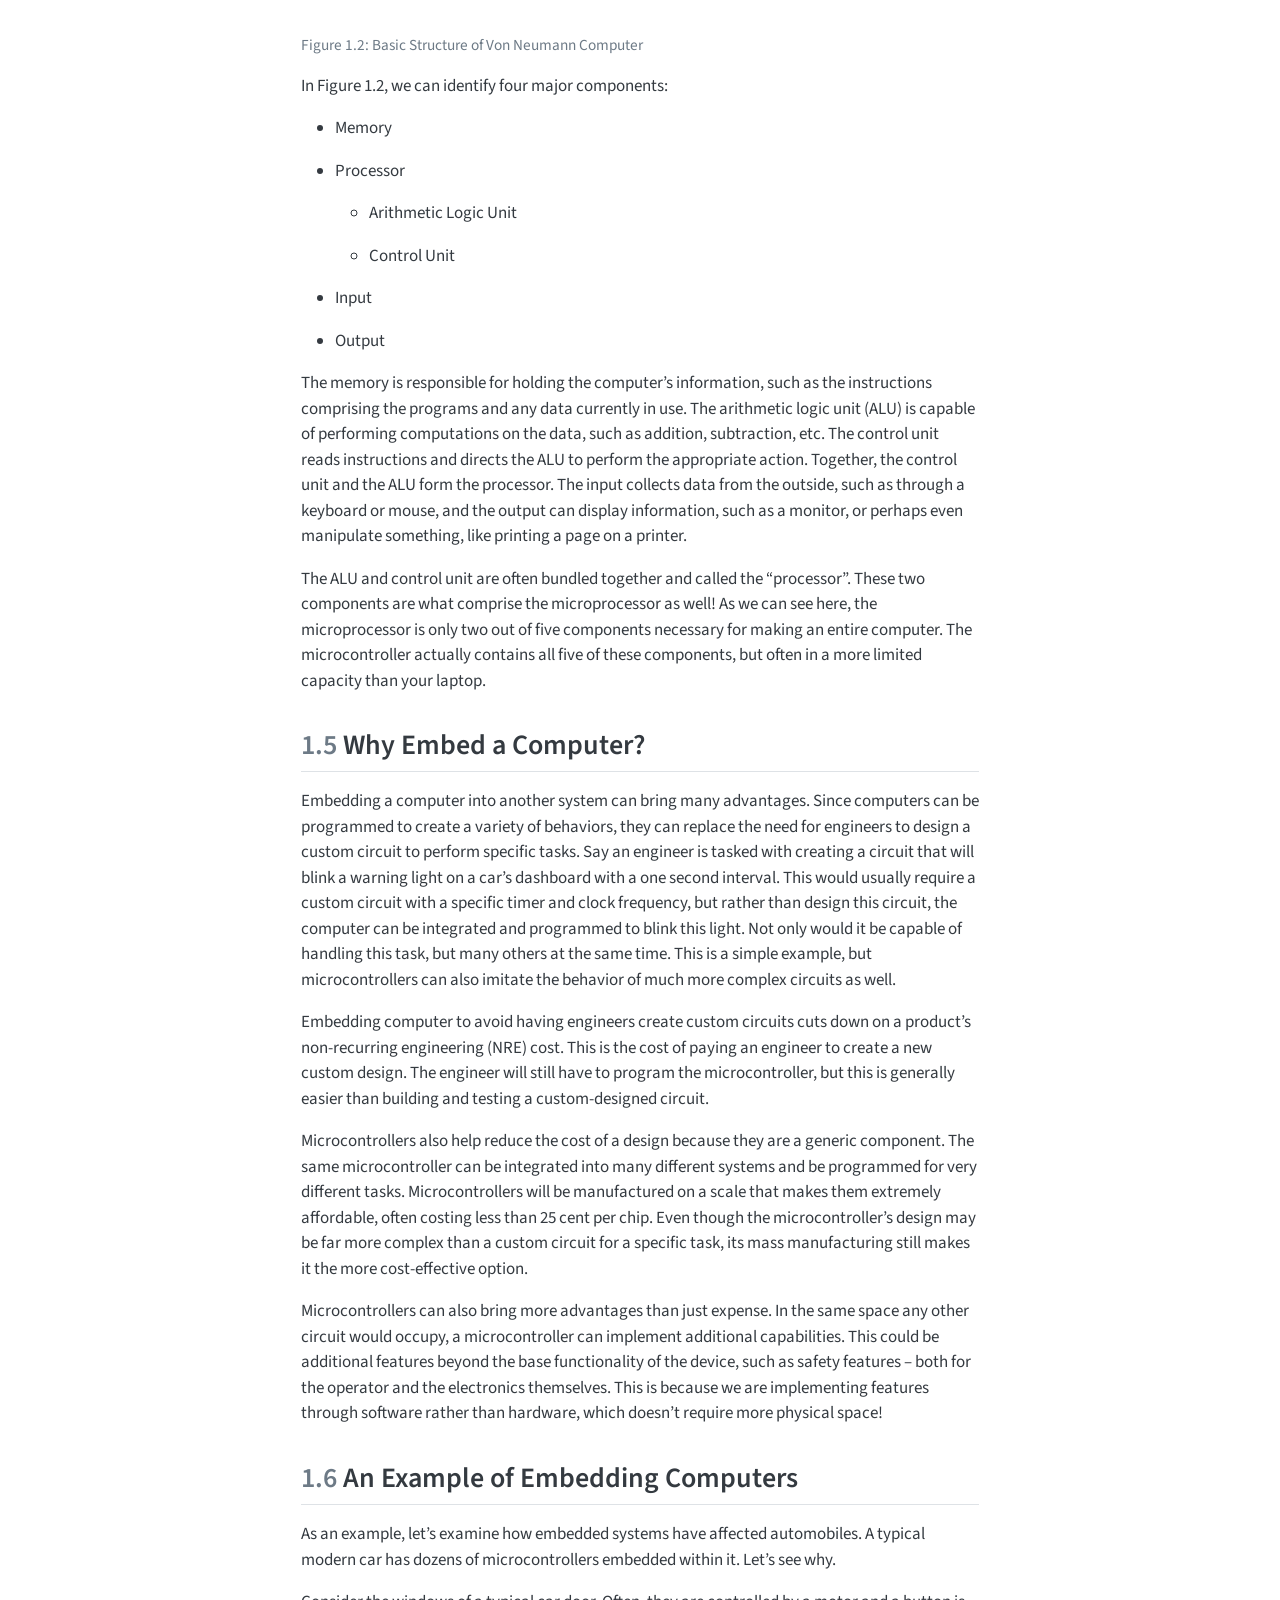
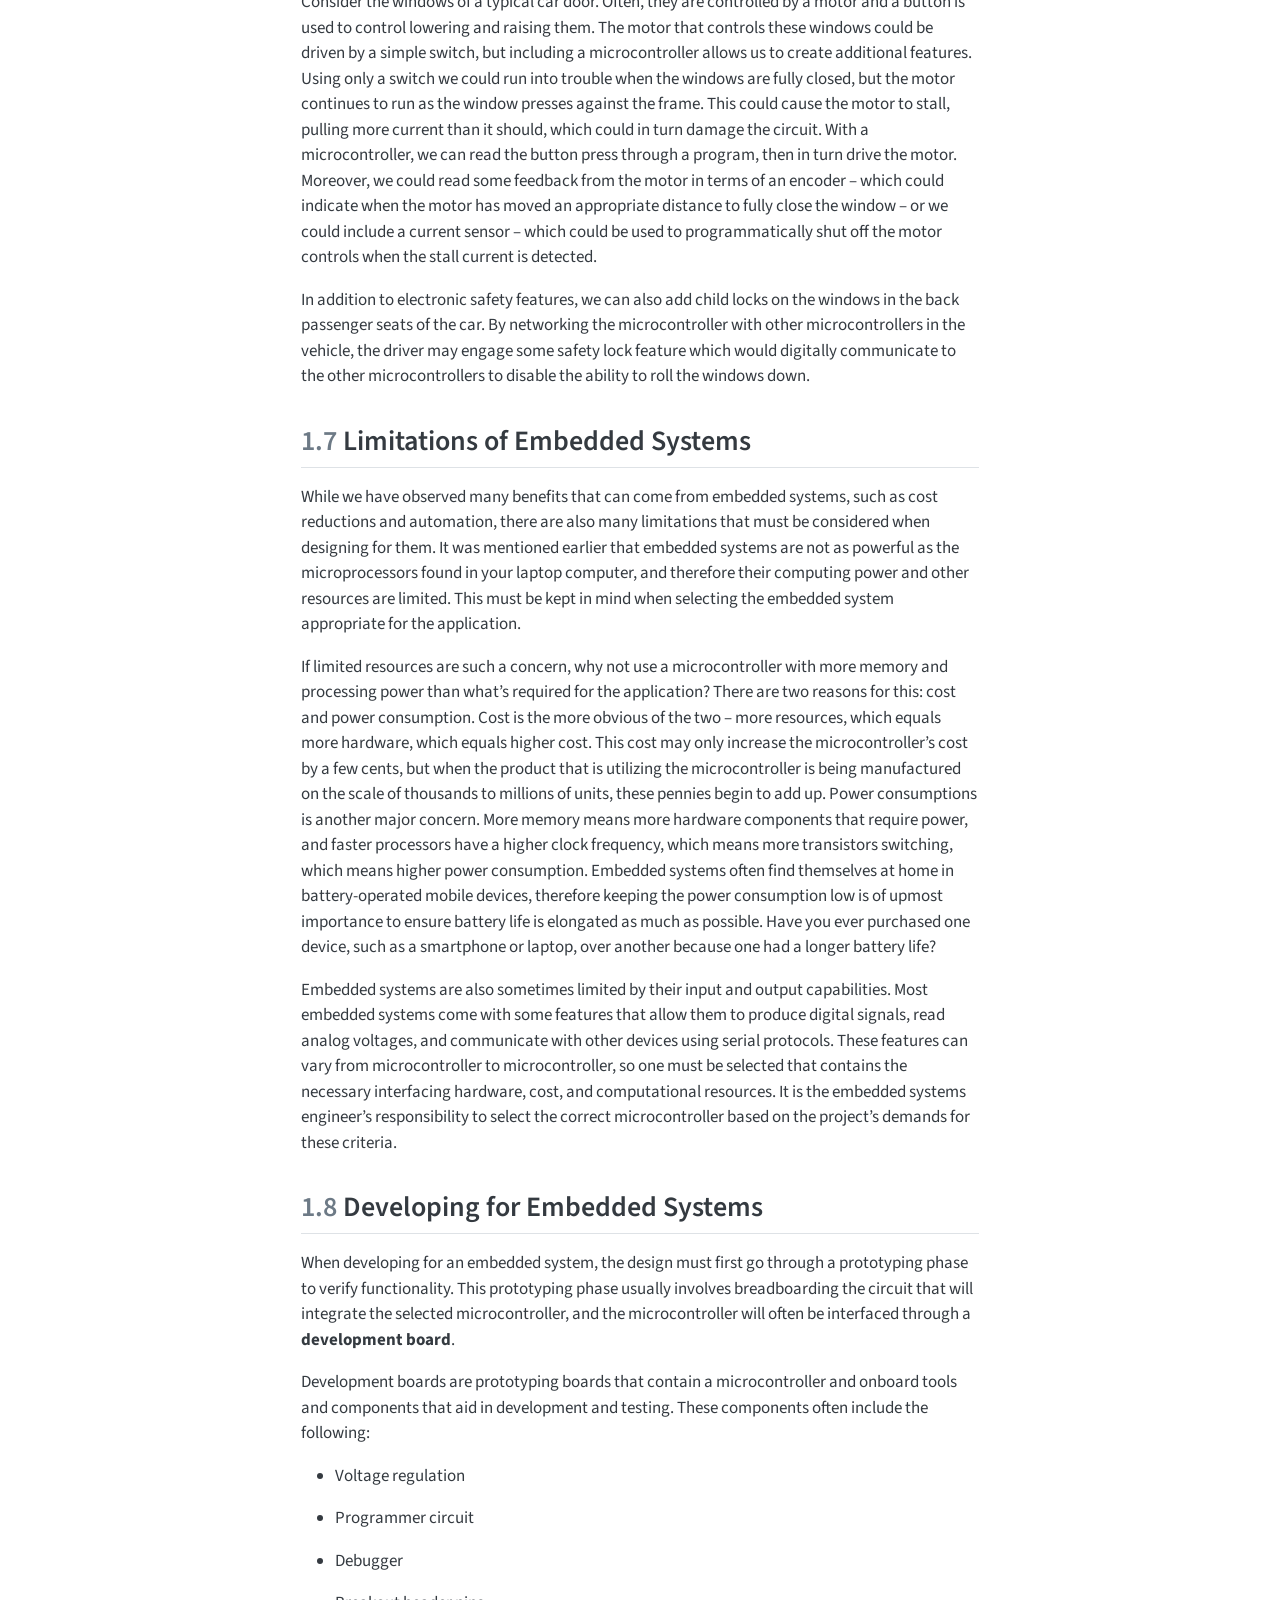
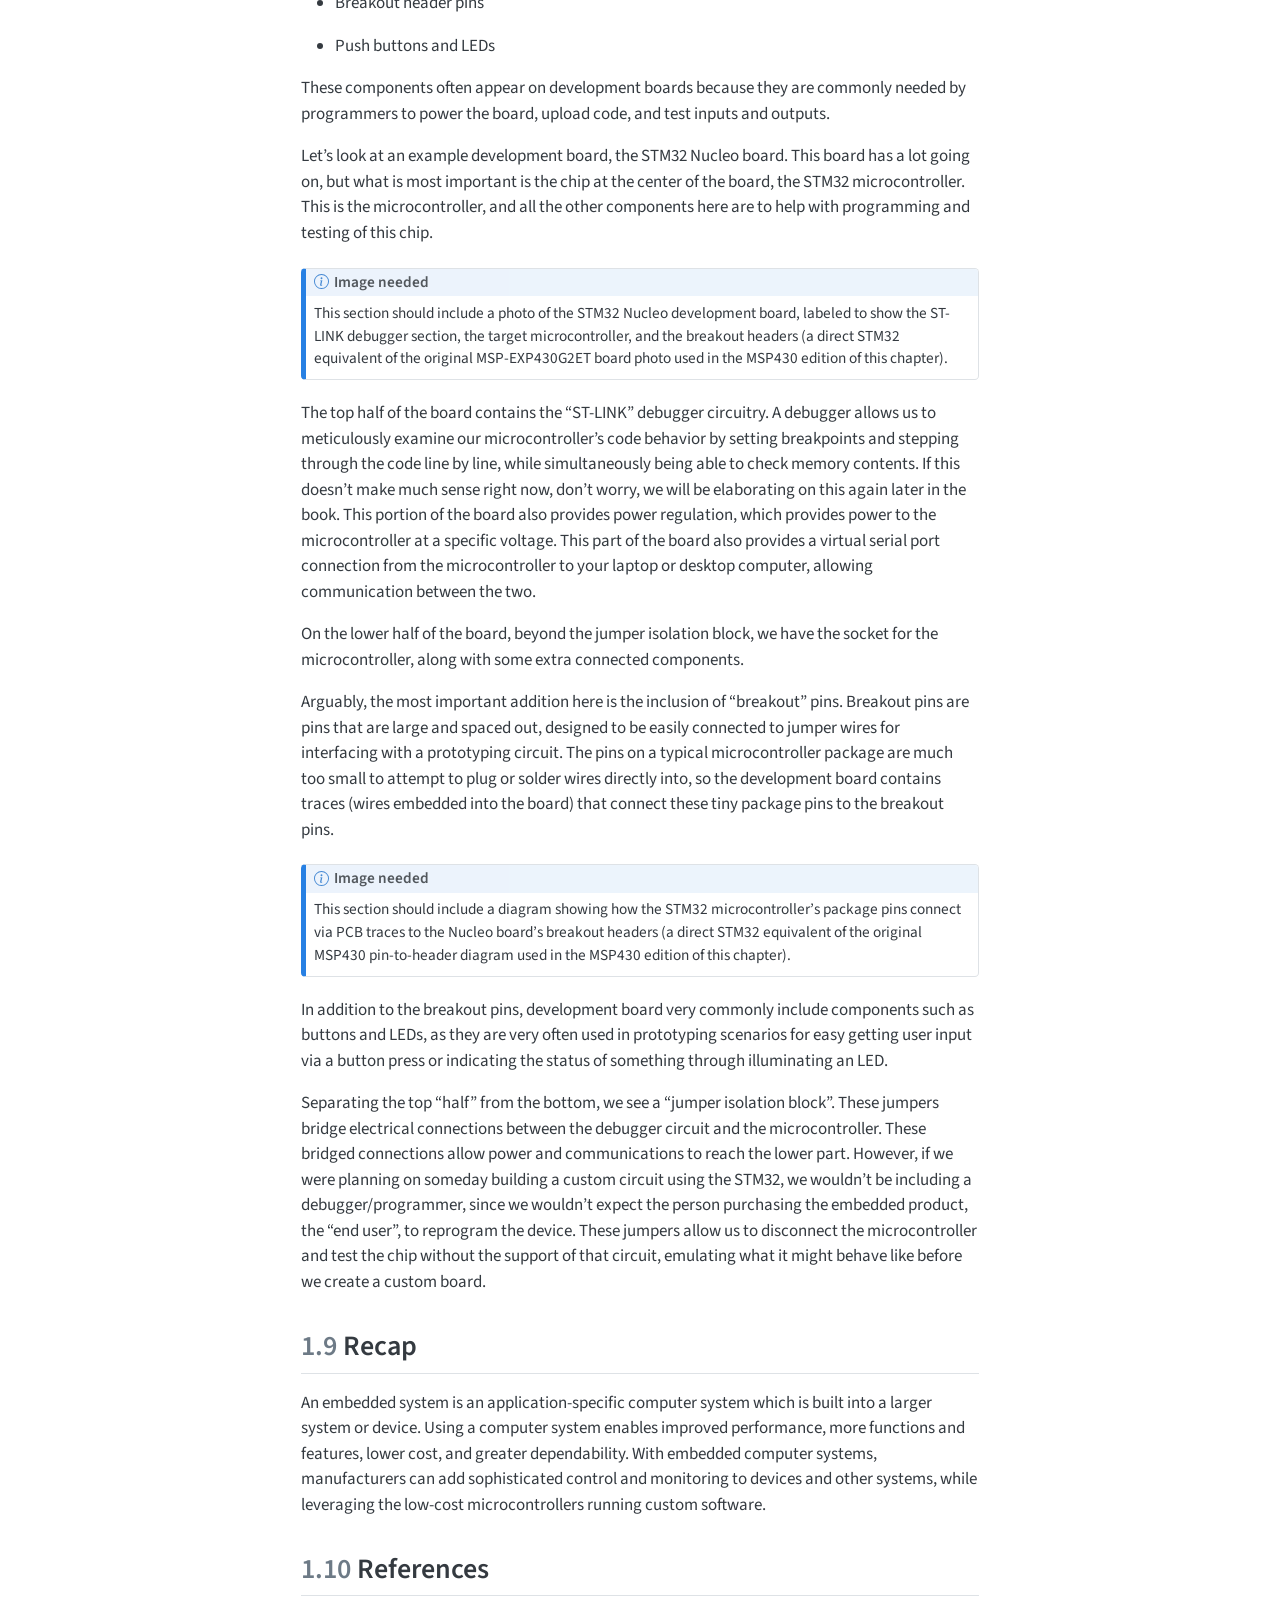
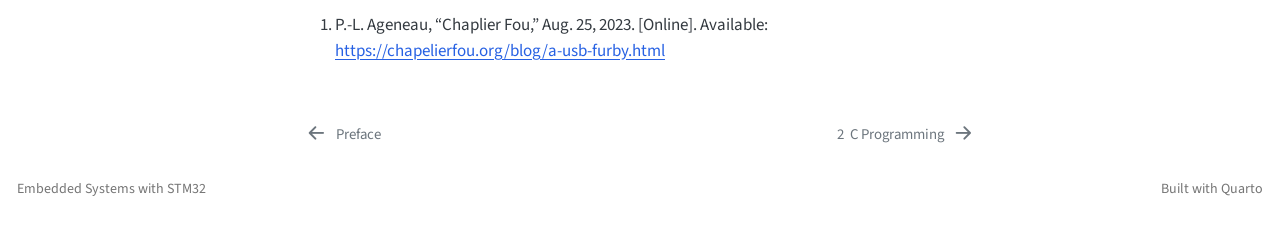
==== commit 2659e312: "Built site for gh-pages" ====
--- a/chapters/01-introduction.html
+++ b/chapters/01-introduction.html
@@ -47,7 +47,7 @@
 <link href="../site_libs/quarto-html/quarto-syntax-highlighting-64a204ab8560d761af7679ceaba22944.css" rel="stylesheet" id="quarto-text-highlighting-styles">
 <script src="../site_libs/bootstrap/bootstrap.min.js"></script>
 <link href="../site_libs/bootstrap/bootstrap-icons.css" rel="stylesheet">
-<link href="../site_libs/bootstrap/bootstrap-0a572480b27ed01c8e16a5ad86456bc8.min.css" rel="stylesheet" append-hash="true" id="quarto-bootstrap" data-mode="light">
+<link href="../site_libs/bootstrap/bootstrap-9d48ed9de51e4db89a51ee292ab6623e.min.css" rel="stylesheet" append-hash="true" id="quarto-bootstrap" data-mode="light">
 <script id="quarto-search-options" type="application/json">{
   "location": "sidebar",
   "copy-button": false,
@@ -199,8 +199,23 @@
 </nav>
 <div id="quarto-sidebar-glass" class="quarto-sidebar-collapse-item" data-bs-toggle="collapse" data-bs-target=".quarto-sidebar-collapse-item"></div>
 <!-- margin-sidebar -->
-    <div id="quarto-margin-sidebar" class="sidebar margin-sidebar zindex-bottom">
-        
+    <div id="quarto-margin-sidebar" class="sidebar margin-sidebar">
+        <nav id="TOC" role="doc-toc" class="toc-active">
+    <h2 id="toc-title">Table of contents</h2>
+   
+  <ul>
+  <li><a href="#learning-objectives" id="toc-learning-objectives" class="nav-link active" data-scroll-target="#learning-objectives"><span class="header-section-number">1.1</span> Learning Objectives</a></li>
+  <li><a href="#what-is-an-embedded-system" id="toc-what-is-an-embedded-system" class="nav-link" data-scroll-target="#what-is-an-embedded-system"><span class="header-section-number">1.2</span> What is an Embedded System?</a></li>
+  <li><a href="#embedded-systems-and-microcontrollers" id="toc-embedded-systems-and-microcontrollers" class="nav-link" data-scroll-target="#embedded-systems-and-microcontrollers"><span class="header-section-number">1.3</span> Embedded Systems and Microcontrollers</a></li>
+  <li><a href="#microcontrollers-vs.-microprocessors" id="toc-microcontrollers-vs.-microprocessors" class="nav-link" data-scroll-target="#microcontrollers-vs.-microprocessors"><span class="header-section-number">1.4</span> Microcontrollers vs.&nbsp;Microprocessors</a></li>
+  <li><a href="#why-embed-a-computer" id="toc-why-embed-a-computer" class="nav-link" data-scroll-target="#why-embed-a-computer"><span class="header-section-number">1.5</span> Why Embed a Computer?</a></li>
+  <li><a href="#an-example-of-embedding-computers" id="toc-an-example-of-embedding-computers" class="nav-link" data-scroll-target="#an-example-of-embedding-computers"><span class="header-section-number">1.6</span> An Example of Embedding Computers</a></li>
+  <li><a href="#limitations-of-embedded-systems" id="toc-limitations-of-embedded-systems" class="nav-link" data-scroll-target="#limitations-of-embedded-systems"><span class="header-section-number">1.7</span> Limitations of Embedded Systems</a></li>
+  <li><a href="#developing-for-embedded-systems" id="toc-developing-for-embedded-systems" class="nav-link" data-scroll-target="#developing-for-embedded-systems"><span class="header-section-number">1.8</span> Developing for Embedded Systems</a></li>
+  <li><a href="#recap" id="toc-recap" class="nav-link" data-scroll-target="#recap"><span class="header-section-number">1.9</span> Recap</a></li>
+  <li><a href="#references" id="toc-references" class="nav-link" data-scroll-target="#references"><span class="header-section-number">1.10</span> References</a></li>
+  </ul>
+</nav>
     </div>
 <!-- main -->
 <main class="content" id="quarto-document-content">
@@ -224,21 +239,143 @@
 </header>
 
 
+<section id="learning-objectives" class="level2" data-number="1.1">
+<h2 data-number="1.1" class="anchored" data-anchor-id="learning-objectives"><span class="header-section-number">1.1</span> Learning Objectives</h2>
+<p>In this chapter we will learn:</p>
+<ul>
+<li><p>What an embedded system is</p></li>
+<li><p>What is a microcontroller</p></li>
+<li><p>Why embed a computer</p></li>
+<li><p>What constraints do embedded systems have</p></li>
+<li><p>What is a development board?</p></li>
+</ul>
+</section>
+<section id="what-is-an-embedded-system" class="level2" data-number="1.2">
+<h2 data-number="1.2" class="anchored" data-anchor-id="what-is-an-embedded-system"><span class="header-section-number">1.2</span> What is an Embedded System?</h2>
+<p>An embedded system refers to a digital computer that is… embedded into another system! Think about all the devices you interact with daily that have been “digitized” by the inclusion of a small computer integrated into them to provide some sort of control or automation. Did you make coffee this morning with a coffee maker that automatically poured the perfect amount of coffee for your cup? Did you drive to work in a car that had a “push-to-start” button? Did you wash your clothes this week with a washing machine that knew how long to run each wash cycle based on the load size? These are all examples of systems that can automate many tasks due to their embedded computer!</p>
+<p>On the other hand, what is not an embedded system? An embedded system is integrated into another device to provide some sort of control or automation. A computer that we use for general computing purposes, such as a laptop computer, would not be considered an embedded system.</p>
+<p>A great rule of thumb for determining whether a computer is an embedded system or not, is to consider what is the purpose of the computer. If the device contains a computer, but is purchased or sold for some functionality other than computation, then it is an embedded system. If the device is purchased or sold because the product <em>is</em> a computer, then it is not an embedded system. For example, if you bought a coffee maker that has an embedded computer, do you care how much memory it has or how fast the processor is? However, when you bought your latest smartphone, did you exam the specifications of that device (e.g., processor speed, memory size, storage capacity)?</p>
+</section>
+<section id="embedded-systems-and-microcontrollers" class="level2" data-number="1.3">
+<h2 data-number="1.3" class="anchored" data-anchor-id="embedded-systems-and-microcontrollers"><span class="header-section-number">1.3</span> Embedded Systems and Microcontrollers</h2>
+<p>The subject of embedded systems is A <strong>microcontroller</strong> is a device that contains an entire computer on a single chip, making it very easy to integrate with other systems. How are we able to fit an entire computer onto a single chip? Given the perspective of viewing a computer as something powerful like a laptop or desktop, this concept might feel a little far-fetched, but keep in mind we don’t need our coffee maker to run “photoshop”.</p>
+<p>Because of the limited needs of the application, the computer might not need very many resources, allowing it to be stripped of any excess memory and processing power and shrunk down to a very small size, perfect for integration. Many microcontrollers will have memory on the scale of Megabytes while your laptop is easily on the Gigabyte scale. Microcontrollers come in a variety of different specifications - and it is up to the engineer to select the one most appropriate for the system in which it’s being embedded, based on processing power, memory, and input/output demands.</p>
+<p><strong>Circuit board containing microcontrollers</strong></p>
+<div id="fig-ch01-1-1" class="quarto-float quarto-figure quarto-figure-center anchored">
+<figure class="quarto-float quarto-float-fig figure">
+<div aria-describedby="fig-ch01-1-1-caption-0ceaefa1-69ba-4598-a22c-09a6ac19f8ca">
+<img src="../images/ch01/image10.jpeg" class="img-fluid figure-img">
+</div>
+<figcaption class="quarto-float-caption-bottom quarto-float-caption quarto-float-fig" id="fig-ch01-1-1-caption-0ceaefa1-69ba-4598-a22c-09a6ac19f8ca">
+Figure&nbsp;1.1: Example microcontroller in embedded application (disassembled Furby electronic toy) [1]
+</figcaption>
+</figure>
+</div>
+</section>
+<section id="microcontrollers-vs.-microprocessors" class="level2" data-number="1.4">
+<h2 data-number="1.4" class="anchored" data-anchor-id="microcontrollers-vs.-microprocessors"><span class="header-section-number">1.4</span> Microcontrollers vs.&nbsp;Microprocessors</h2>
+<p>The term “microcontroller” may sound familiar to you, due to its similarity to the term “microprocessor”. A microprocessor is the “brain” of a computer, such as the AMD or Intel processors found in a laptop or desktop computer. Microprocessors are often quite powerful, especially when contrasted with the computational power of most microcontrollers, but they themselves are not an entire computer.</p>
+<p>To understand what constitutes a computer, let’s take a look at the five basic components of a Von-Neuman computer, which is the architecture of most modern computers:</p>
+<div id="fig-ch01-1-2" class="quarto-float quarto-figure quarto-figure-center anchored">
+<figure class="quarto-float quarto-float-fig figure">
+<div aria-describedby="fig-ch01-1-2-caption-0ceaefa1-69ba-4598-a22c-09a6ac19f8ca">
+<img src="../images/ch01/image20.png" class="img-fluid figure-img">
+</div>
+<figcaption class="quarto-float-caption-bottom quarto-float-caption quarto-float-fig" id="fig-ch01-1-2-caption-0ceaefa1-69ba-4598-a22c-09a6ac19f8ca">
+Figure&nbsp;1.2: Basic Structure of Von Neumann Computer
+</figcaption>
+</figure>
+</div>
+<p>In Figure 1.2, we can identify four major components:</p>
+<ul>
+<li><p>Memory</p></li>
+<li><p>Processor</p>
+<ul>
+<li><p>Arithmetic Logic Unit</p></li>
+<li><p>Control Unit</p></li>
+</ul></li>
+<li><p>Input</p></li>
+<li><p>Output</p></li>
+</ul>
+<p>The memory is responsible for holding the computer’s information, such as the instructions comprising the programs and any data currently in use. The arithmetic logic unit (ALU) is capable of performing computations on the data, such as addition, subtraction, etc. The control unit reads instructions and directs the ALU to perform the appropriate action. Together, the control unit and the ALU form the processor. The input collects data from the outside, such as through a keyboard or mouse, and the output can display information, such as a monitor, or perhaps even manipulate something, like printing a page on a printer.</p>
+<p>The ALU and control unit are often bundled together and called the “processor”. These two components are what comprise the microprocessor as well! As we can see here, the microprocessor is only two out of five components necessary for making an entire computer. The microcontroller actually contains all five of these components, but often in a more limited capacity than your laptop.</p>
+</section>
+<section id="why-embed-a-computer" class="level2" data-number="1.5">
+<h2 data-number="1.5" class="anchored" data-anchor-id="why-embed-a-computer"><span class="header-section-number">1.5</span> Why Embed a Computer?</h2>
+<p>Embedding a computer into another system can bring many advantages. Since computers can be programmed to create a variety of behaviors, they can replace the need for engineers to design a custom circuit to perform specific tasks. Say an engineer is tasked with creating a circuit that will blink a warning light on a car’s dashboard with a one second interval. This would usually require a custom circuit with a specific timer and clock frequency, but rather than design this circuit, the computer can be integrated and programmed to blink this light. Not only would it be capable of handling this task, but many others at the same time. This is a simple example, but microcontrollers can also imitate the behavior of much more complex circuits as well.</p>
+<p>Embedding computer to avoid having engineers create custom circuits cuts down on a product’s non-recurring engineering (NRE) cost. This is the cost of paying an engineer to create a new custom design. The engineer will still have to program the microcontroller, but this is generally easier than building and testing a custom-designed circuit.</p>
+<p>Microcontrollers also help reduce the cost of a design because they are a generic component. The same microcontroller can be integrated into many different systems and be programmed for very different tasks. Microcontrollers will be manufactured on a scale that makes them extremely affordable, often costing less than 25 cent per chip. Even though the microcontroller’s design may be far more complex than a custom circuit for a specific task, its mass manufacturing still makes it the more cost-effective option.</p>
+<p>Microcontrollers can also bring more advantages than just expense. In the same space any other circuit would occupy, a microcontroller can implement additional capabilities. This could be additional features beyond the base functionality of the device, such as safety features – both for the operator and the electronics themselves. This is because we are implementing features through software rather than hardware, which doesn’t require more physical space!</p>
+</section>
+<section id="an-example-of-embedding-computers" class="level2" data-number="1.6">
+<h2 data-number="1.6" class="anchored" data-anchor-id="an-example-of-embedding-computers"><span class="header-section-number">1.6</span> An Example of Embedding Computers</h2>
+<p>As an example, let’s examine how embedded systems have affected automobiles. A typical modern car has dozens of microcontrollers embedded within it. Let’s see why.</p>
+<p>Consider the windows of a typical car door. Often, they are controlled by a motor and a button is used to control lowering and raising them. The motor that controls these windows could be driven by a simple switch, but including a microcontroller allows us to create additional features. Using only a switch we could run into trouble when the windows are fully closed, but the motor continues to run as the window presses against the frame. This could cause the motor to stall, pulling more current than it should, which could in turn damage the circuit. With a microcontroller, we can read the button press through a program, then in turn drive the motor. Moreover, we could read some feedback from the motor in terms of an encoder – which could indicate when the motor has moved an appropriate distance to fully close the window – or we could include a current sensor – which could be used to programmatically shut off the motor controls when the stall current is detected.</p>
+<p>In addition to electronic safety features, we can also add child locks on the windows in the back passenger seats of the car. By networking the microcontroller with other microcontrollers in the vehicle, the driver may engage some safety lock feature which would digitally communicate to the other microcontrollers to disable the ability to roll the windows down.</p>
+</section>
+<section id="limitations-of-embedded-systems" class="level2" data-number="1.7">
+<h2 data-number="1.7" class="anchored" data-anchor-id="limitations-of-embedded-systems"><span class="header-section-number">1.7</span> Limitations of Embedded Systems</h2>
+<p>While we have observed many benefits that can come from embedded systems, such as cost reductions and automation, there are also many limitations that must be considered when designing for them. It was mentioned earlier that embedded systems are not as powerful as the microprocessors found in your laptop computer, and therefore their computing power and other resources are limited. This must be kept in mind when selecting the embedded system appropriate for the application.</p>
+<p>If limited resources are such a concern, why not use a microcontroller with more memory and processing power than what’s required for the application? There are two reasons for this: cost and power consumption. Cost is the more obvious of the two – more resources, which equals more hardware, which equals higher cost. This cost may only increase the microcontroller’s cost by a few cents, but when the product that is utilizing the microcontroller is being manufactured on the scale of thousands to millions of units, these pennies begin to add up. Power consumptions is another major concern. More memory means more hardware components that require power, and faster processors have a higher clock frequency, which means more transistors switching, which means higher power consumption. Embedded systems often find themselves at home in battery-operated mobile devices, therefore keeping the power consumption low is of upmost importance to ensure battery life is elongated as much as possible. Have you ever purchased one device, such as a smartphone or laptop, over another because one had a longer battery life?</p>
+<p>Embedded systems are also sometimes limited by their input and output capabilities. Most embedded systems come with some features that allow them to produce digital signals, read analog voltages, and communicate with other devices using serial protocols. These features can vary from microcontroller to microcontroller, so one must be selected that contains the necessary interfacing hardware, cost, and computational resources. It is the embedded systems engineer’s responsibility to select the correct microcontroller based on the project’s demands for these criteria.</p>
+</section>
+<section id="developing-for-embedded-systems" class="level2" data-number="1.8">
+<h2 data-number="1.8" class="anchored" data-anchor-id="developing-for-embedded-systems"><span class="header-section-number">1.8</span> Developing for Embedded Systems</h2>
+<p>When developing for an embedded system, the design must first go through a prototyping phase to verify functionality. This prototyping phase usually involves breadboarding the circuit that will integrate the selected microcontroller, and the microcontroller will often be interfaced through a <strong>development board</strong>.</p>
+<p>Development boards are prototyping boards that contain a microcontroller and onboard tools and components that aid in development and testing. These components often include the following:</p>
+<ul>
+<li><p>Voltage regulation</p></li>
+<li><p>Programmer circuit</p></li>
+<li><p>Debugger</p></li>
+<li><p>Breakout header pins</p></li>
+<li><p>Push buttons and LEDs</p></li>
+</ul>
+<p>These components often appear on development boards because they are commonly needed by programmers to power the board, upload code, and test inputs and outputs.</p>
+<p>Let’s look at an example development board, the STM32 Nucleo board. This board has a lot going on, but what is most important is the chip at the center of the board, the STM32 microcontroller. This is the microcontroller, and all the other components here are to help with programming and testing of this chip.</p>
 <div class="callout callout-style-default callout-note callout-titled">
 <div class="callout-header d-flex align-content-center">
 <div class="callout-icon-container">
 <i class="callout-icon"></i>
 </div>
 <div class="callout-title-container flex-fill">
-<span class="screen-reader-only">Note</span>Draft status
+<span class="screen-reader-only">Note</span>Image needed
 </div>
 </div>
 <div class="callout-body-container callout-body">
-<p>This chapter has not yet been written. It will cover what an embedded system and microcontroller are, why systems are embedded with computers, the constraints embedded systems operate under, and an overview of the STM32 development board used throughout this book.</p>
-</div>
-</div>
-
-
+<p>This section should include a photo of the STM32 Nucleo development board, labeled to show the ST-LINK debugger section, the target microcontroller, and the breakout headers (a direct STM32 equivalent of the original MSP-EXP430G2ET board photo used in the MSP430 edition of this chapter).</p>
+</div>
+</div>
+<p>The top half of the board contains the “ST-LINK” debugger circuitry. A debugger allows us to meticulously examine our microcontroller’s code behavior by setting breakpoints and stepping through the code line by line, while simultaneously being able to check memory contents. If this doesn’t make much sense right now, don’t worry, we will be elaborating on this again later in the book. This portion of the board also provides power regulation, which provides power to the microcontroller at a specific voltage. This part of the board also provides a virtual serial port connection from the microcontroller to your laptop or desktop computer, allowing communication between the two.</p>
+<p>On the lower half of the board, beyond the jumper isolation block, we have the socket for the microcontroller, along with some extra connected components.</p>
+<p>Arguably, the most important addition here is the inclusion of “breakout” pins. Breakout pins are pins that are large and spaced out, designed to be easily connected to jumper wires for interfacing with a prototyping circuit. The pins on a typical microcontroller package are much too small to attempt to plug or solder wires directly into, so the development board contains traces (wires embedded into the board) that connect these tiny package pins to the breakout pins.</p>
+<div class="callout callout-style-default callout-note callout-titled">
+<div class="callout-header d-flex align-content-center">
+<div class="callout-icon-container">
+<i class="callout-icon"></i>
+</div>
+<div class="callout-title-container flex-fill">
+<span class="screen-reader-only">Note</span>Image needed
+</div>
+</div>
+<div class="callout-body-container callout-body">
+<p>This section should include a diagram showing how the STM32 microcontroller’s package pins connect via PCB traces to the Nucleo board’s breakout headers (a direct STM32 equivalent of the original MSP430 pin-to-header diagram used in the MSP430 edition of this chapter).</p>
+</div>
+</div>
+<p>In addition to the breakout pins, development board very commonly include components such as buttons and LEDs, as they are very often used in prototyping scenarios for easy getting user input via a button press or indicating the status of something through illuminating an LED.</p>
+<p>Separating the top “half” from the bottom, we see a “jumper isolation block”. These jumpers bridge electrical connections between the debugger circuit and the microcontroller. These bridged connections allow power and communications to reach the lower part. However, if we were planning on someday building a custom circuit using the STM32, we wouldn’t be including a debugger/programmer, since we wouldn’t expect the person purchasing the embedded product, the “end user”, to reprogram the device. These jumpers allow us to disconnect the microcontroller and test the chip without the support of that circuit, emulating what it might behave like before we create a custom board.</p>
+</section>
+<section id="recap" class="level2" data-number="1.9">
+<h2 data-number="1.9" class="anchored" data-anchor-id="recap"><span class="header-section-number">1.9</span> Recap</h2>
+<p>An embedded system is an application-specific computer system which is built into a larger system or device. Using a computer system enables improved performance, more functions and features, lower cost, and greater dependability. With embedded computer systems, manufacturers can add sophisticated control and monitoring to devices and other systems, while leveraging the low-cost microcontrollers running custom software.</p>
+</section>
+<section id="references" class="level2" data-number="1.10">
+<h2 data-number="1.10" class="anchored" data-anchor-id="references"><span class="header-section-number">1.10</span> References</h2>
+<ol type="1">
+<li>P.-L. Ageneau, “Chaplier Fou,” Aug.&nbsp;25, 2023. [Online]. Available: <a href="https://chapelierfou.org/blog/a-usb-furby.html" class="uri">https://chapelierfou.org/blog/a-usb-furby.html</a></li>
+</ol>
+
+
+</section>
 
 </main> <!-- /main -->
 <script id="quarto-html-after-body" type="application/javascript">
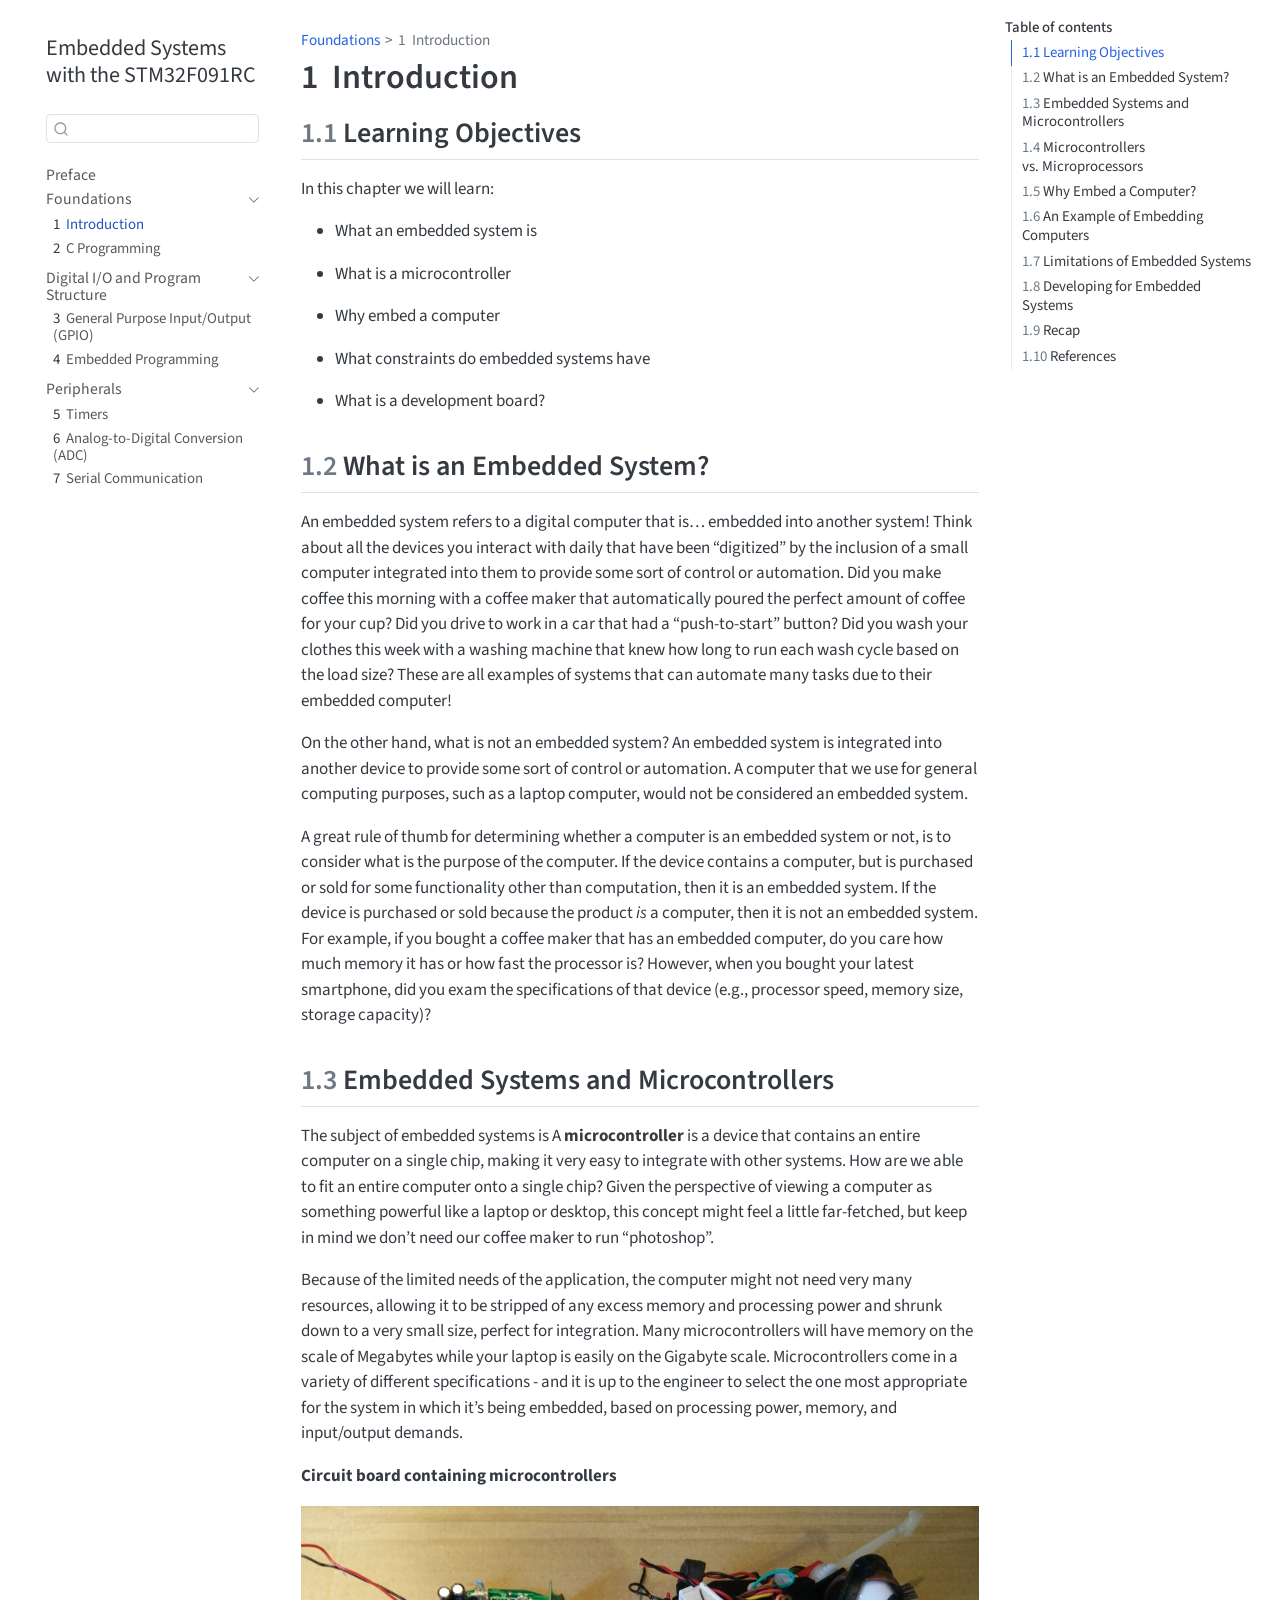
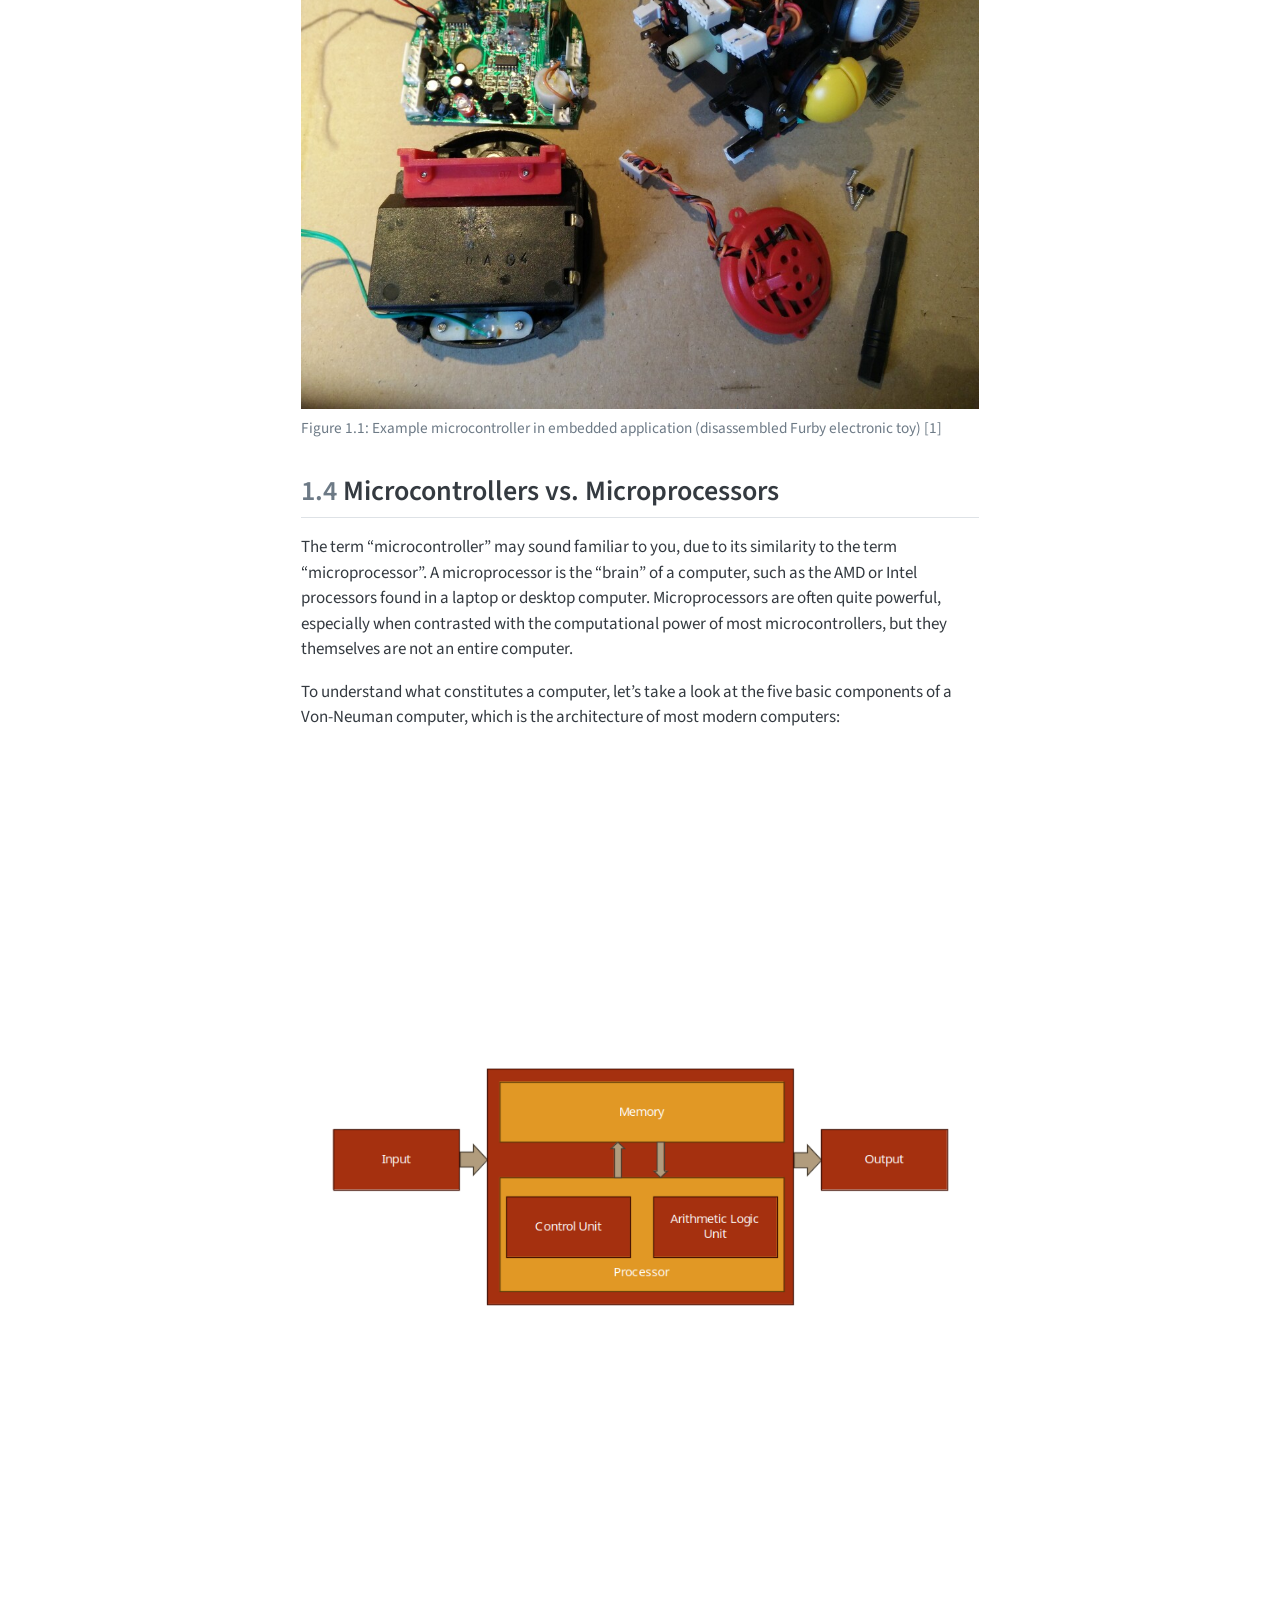
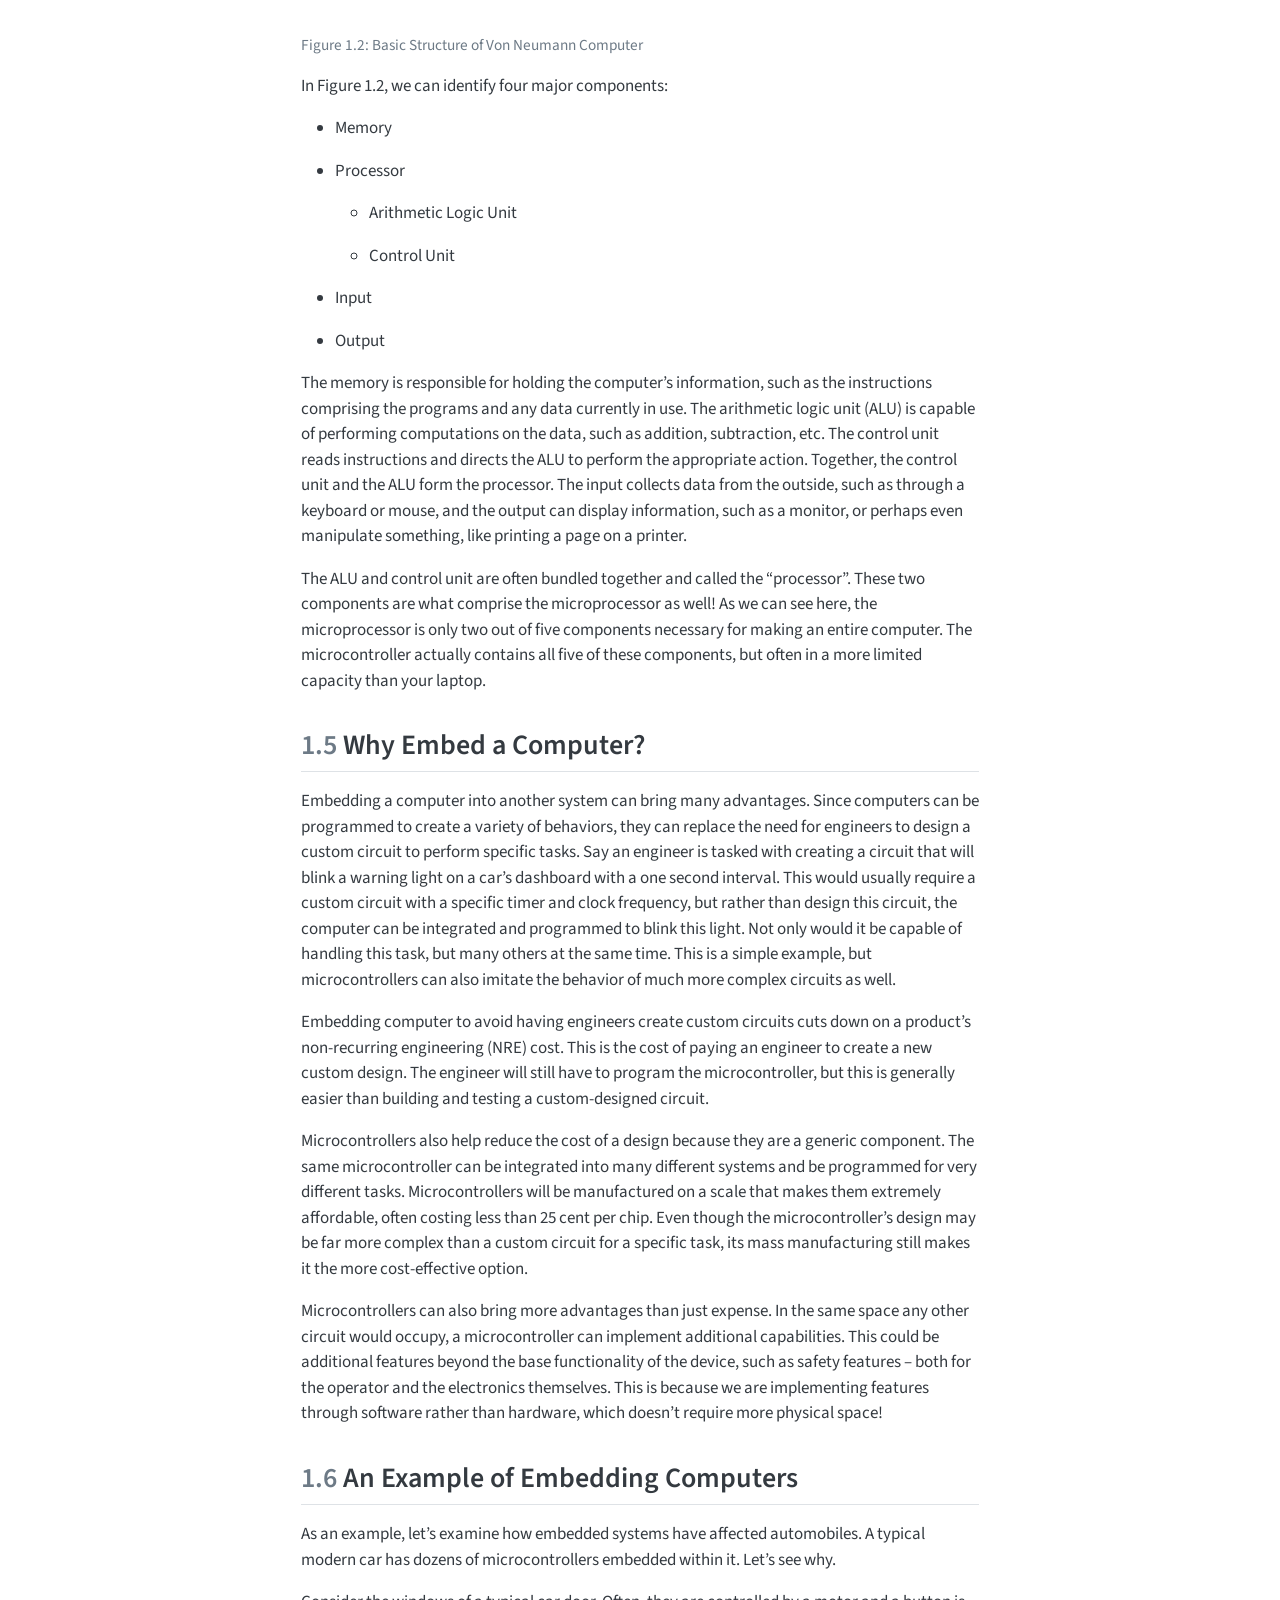
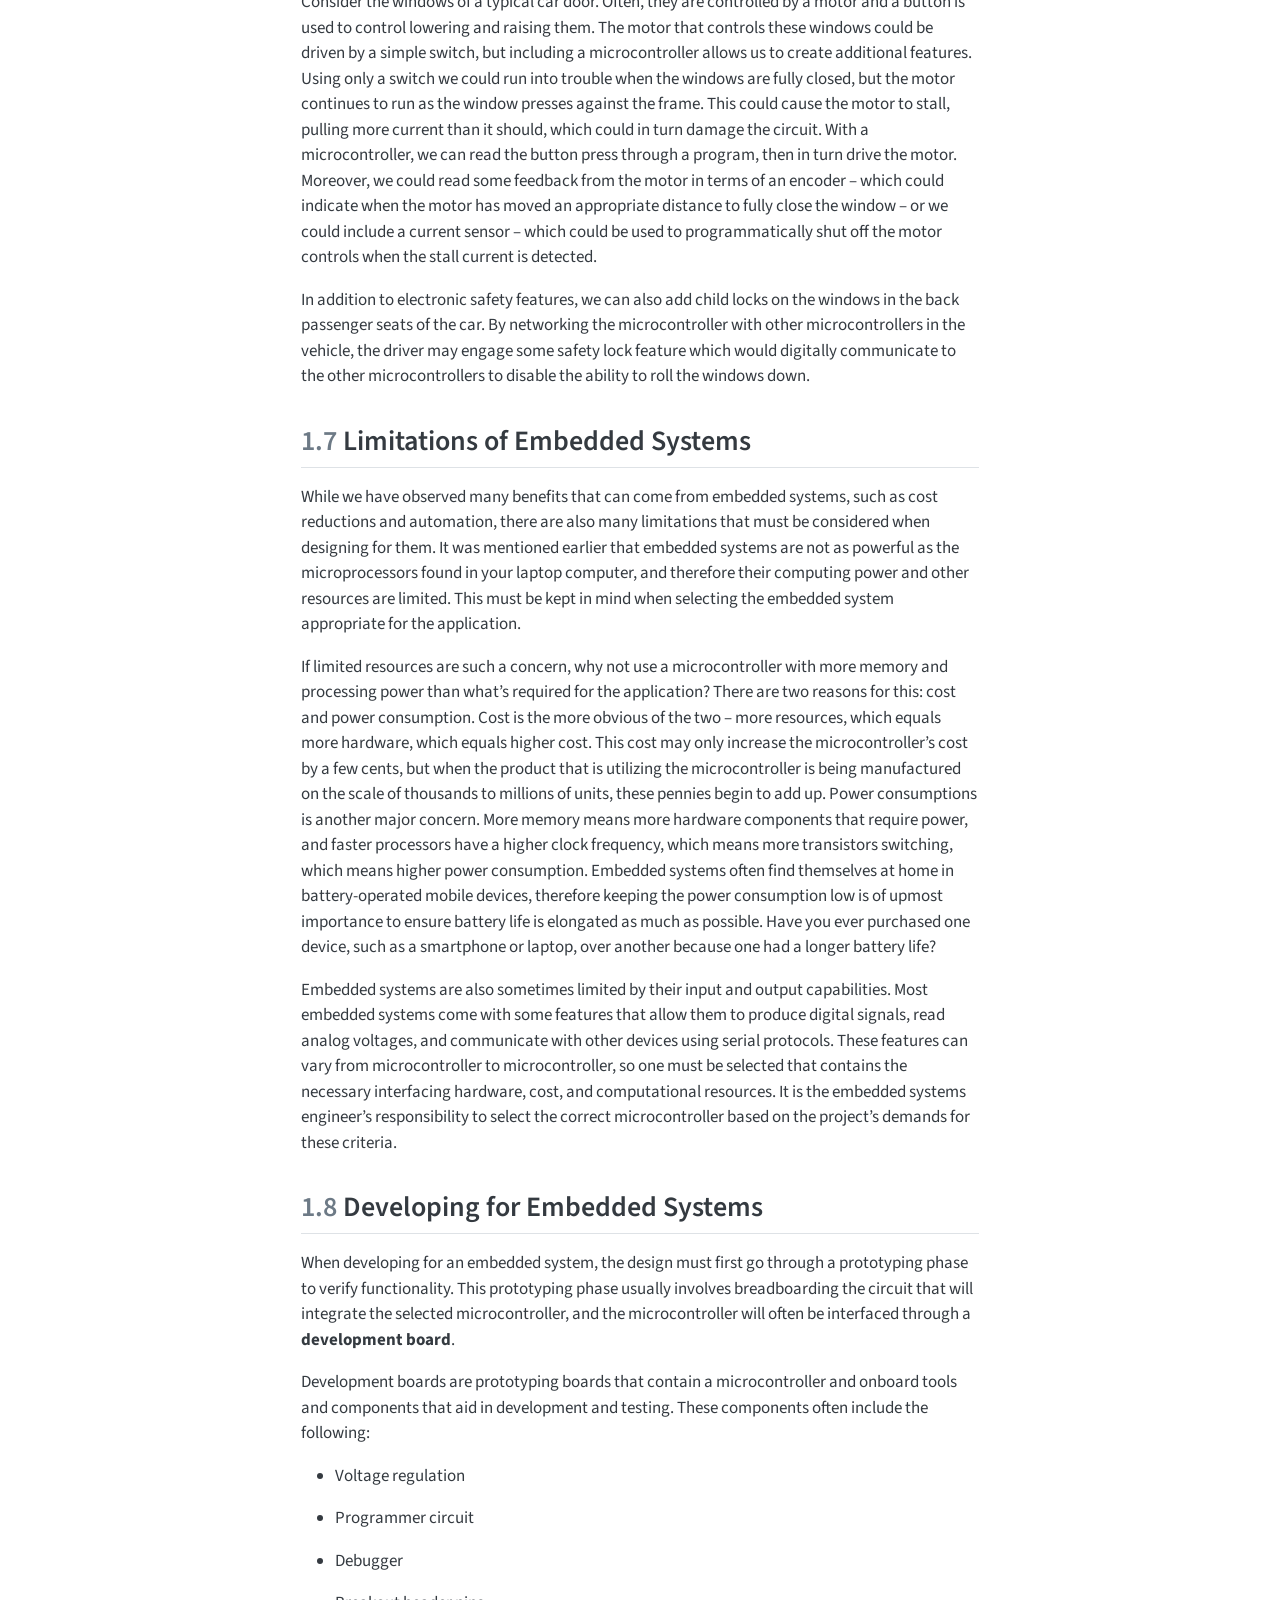
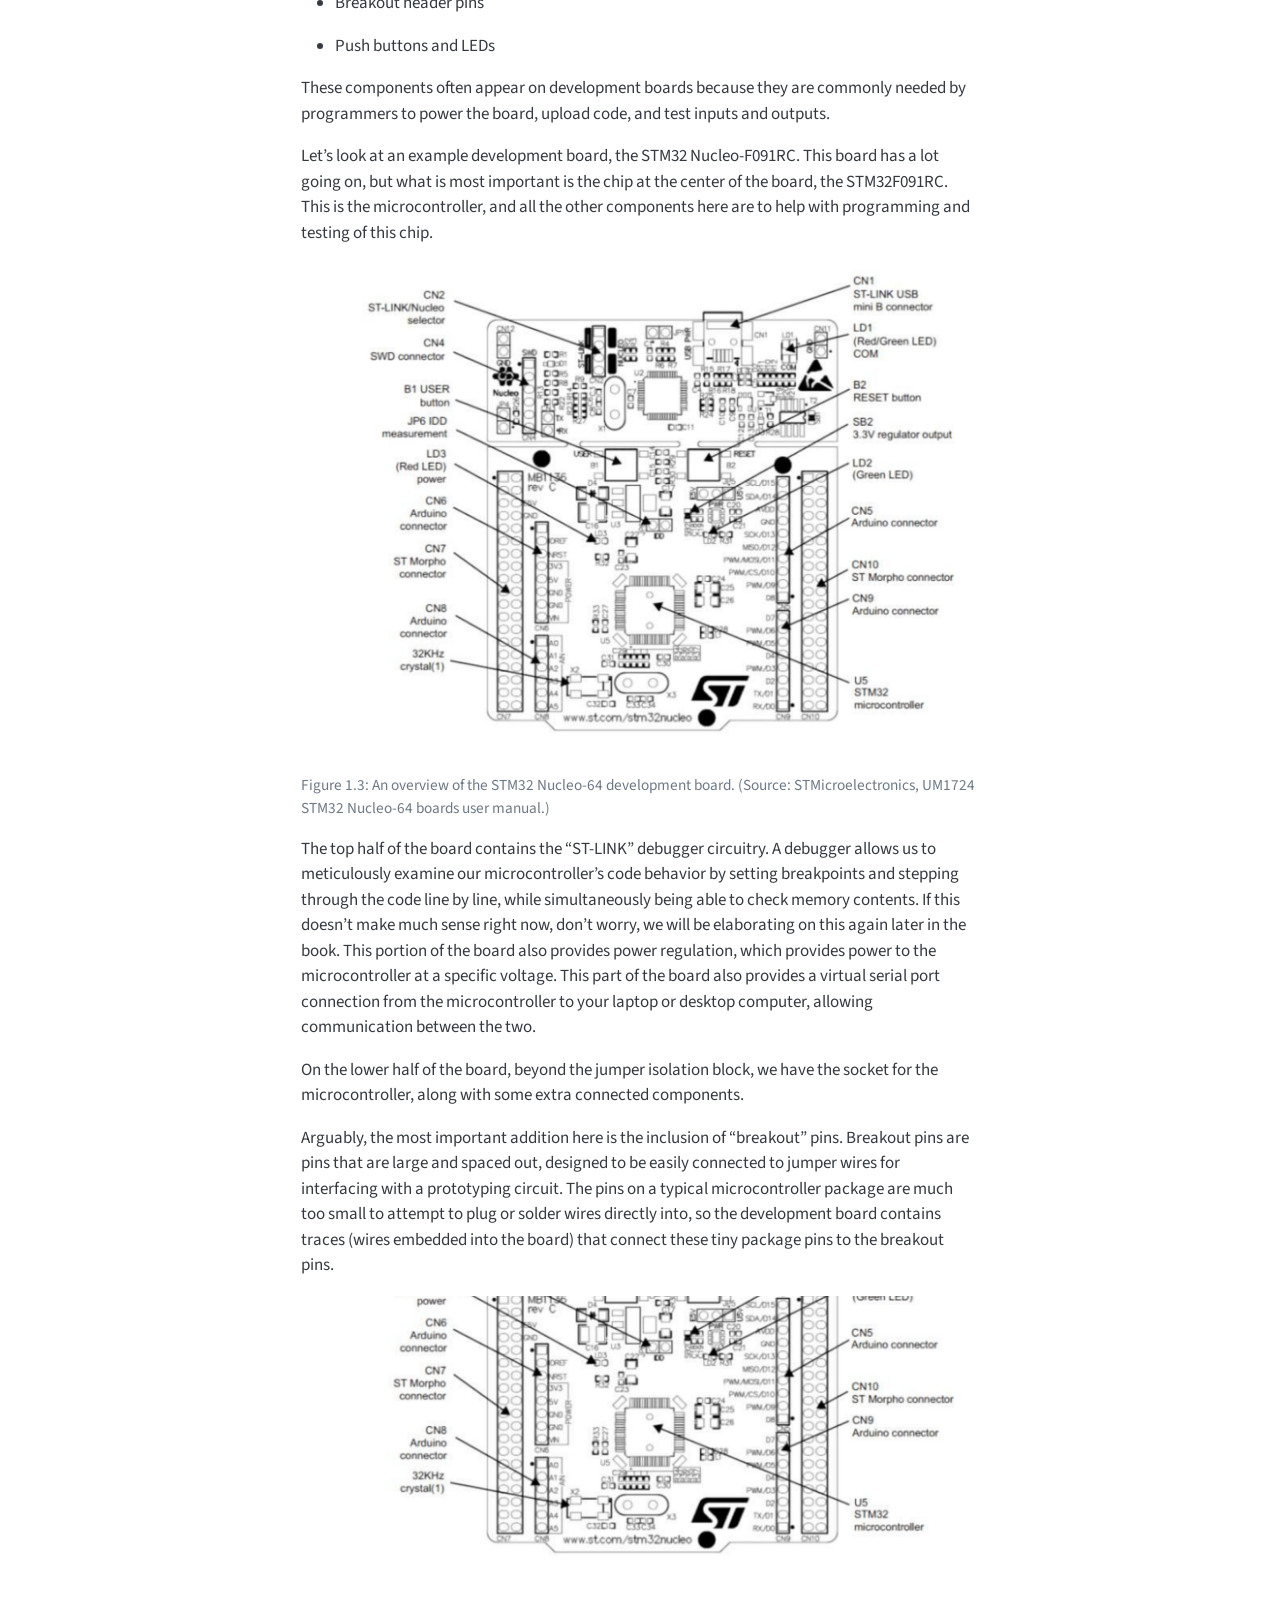
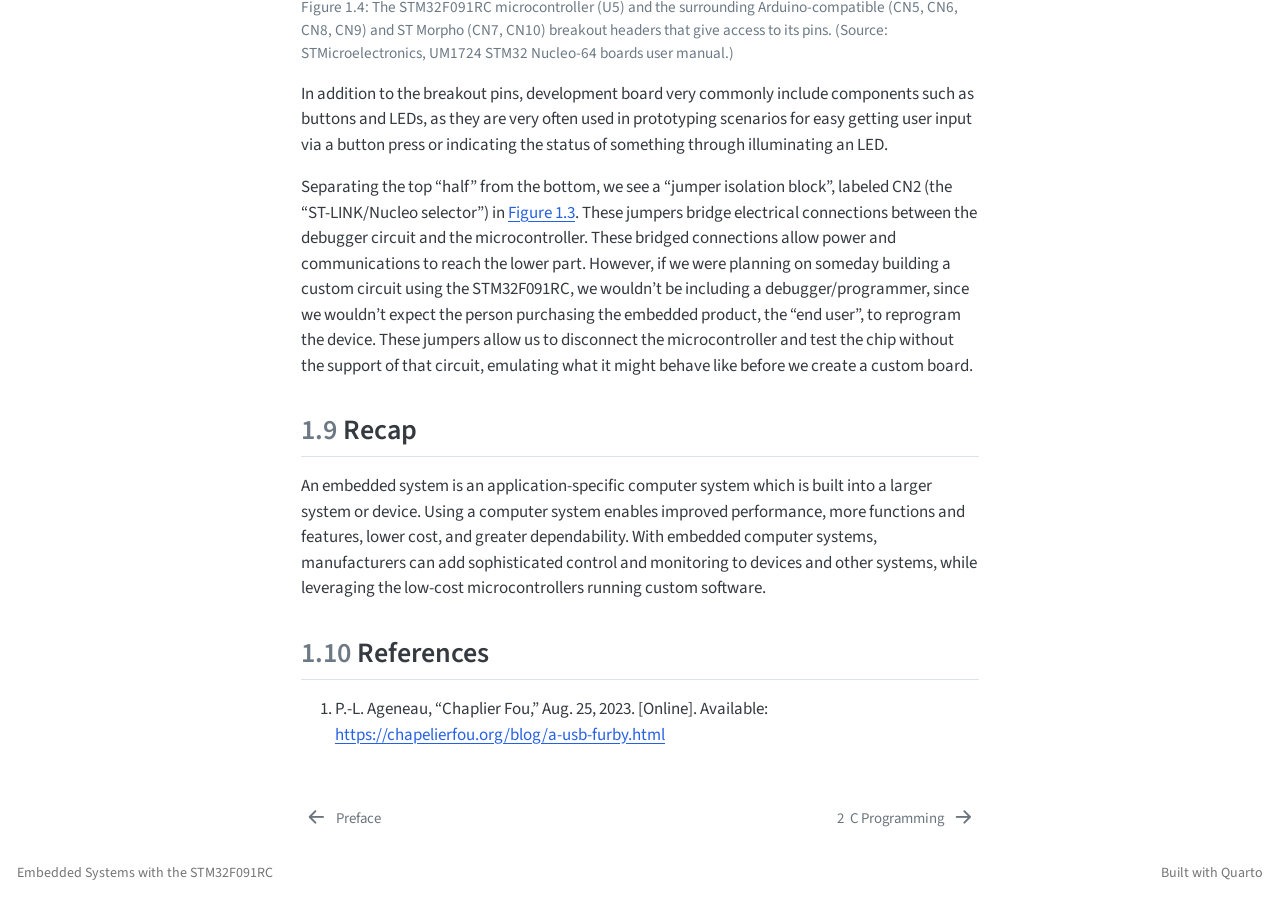
==== commit 658a74a8: "Built site for gh-pages" ====
--- a/chapters/01-introduction.html
+++ b/chapters/01-introduction.html
@@ -7,7 +7,7 @@
 <meta name="viewport" content="width=device-width, initial-scale=1.0, user-scalable=yes">
 
 
-<title>1&nbsp; Introduction – Embedded Systems with STM32</title>
+<title>1&nbsp; Introduction – Embedded Systems with the STM32F091RC</title>
 <style>
 /* Default styles provided by pandoc.
 ** See https://pandoc.org/MANUAL.html#variables-for-html for config info.
@@ -103,7 +103,7 @@
   <nav id="quarto-sidebar" class="sidebar collapse collapse-horizontal quarto-sidebar-collapse-item sidebar-navigation floating overflow-auto">
     <div class="pt-lg-2 mt-2 text-left sidebar-header">
     <div class="sidebar-title mb-0 py-0">
-      <a href="../">Embedded Systems with STM32</a> 
+      <a href="../">Embedded Systems with the STM32F091RC</a> 
     </div>
       </div>
         <div class="mt-2 flex-shrink-0 align-items-center">
@@ -331,38 +331,32 @@
 <li><p>Push buttons and LEDs</p></li>
 </ul>
 <p>These components often appear on development boards because they are commonly needed by programmers to power the board, upload code, and test inputs and outputs.</p>
-<p>Let’s look at an example development board, the STM32 Nucleo board. This board has a lot going on, but what is most important is the chip at the center of the board, the STM32 microcontroller. This is the microcontroller, and all the other components here are to help with programming and testing of this chip.</p>
-<div class="callout callout-style-default callout-note callout-titled">
-<div class="callout-header d-flex align-content-center">
-<div class="callout-icon-container">
-<i class="callout-icon"></i>
-</div>
-<div class="callout-title-container flex-fill">
-<span class="screen-reader-only">Note</span>Image needed
-</div>
-</div>
-<div class="callout-body-container callout-body">
-<p>This section should include a photo of the STM32 Nucleo development board, labeled to show the ST-LINK debugger section, the target microcontroller, and the breakout headers (a direct STM32 equivalent of the original MSP-EXP430G2ET board photo used in the MSP430 edition of this chapter).</p>
-</div>
+<p>Let’s look at an example development board, the STM32 Nucleo-F091RC. This board has a lot going on, but what is most important is the chip at the center of the board, the STM32F091RC. This is the microcontroller, and all the other components here are to help with programming and testing of this chip.</p>
+<div id="fig-ch01-1-3" class="quarto-float quarto-figure quarto-figure-center anchored">
+<figure class="quarto-float quarto-float-fig figure">
+<div aria-describedby="fig-ch01-1-3-caption-0ceaefa1-69ba-4598-a22c-09a6ac19f8ca">
+<img src="../images/ch01/nucleo_overview.png" class="img-fluid figure-img">
+</div>
+<figcaption class="quarto-float-caption-bottom quarto-float-caption quarto-float-fig" id="fig-ch01-1-3-caption-0ceaefa1-69ba-4598-a22c-09a6ac19f8ca">
+Figure&nbsp;1.3: An overview of the STM32 Nucleo-64 development board. (Source: STMicroelectronics, UM1724 STM32 Nucleo-64 boards user manual.)
+</figcaption>
+</figure>
 </div>
 <p>The top half of the board contains the “ST-LINK” debugger circuitry. A debugger allows us to meticulously examine our microcontroller’s code behavior by setting breakpoints and stepping through the code line by line, while simultaneously being able to check memory contents. If this doesn’t make much sense right now, don’t worry, we will be elaborating on this again later in the book. This portion of the board also provides power regulation, which provides power to the microcontroller at a specific voltage. This part of the board also provides a virtual serial port connection from the microcontroller to your laptop or desktop computer, allowing communication between the two.</p>
 <p>On the lower half of the board, beyond the jumper isolation block, we have the socket for the microcontroller, along with some extra connected components.</p>
 <p>Arguably, the most important addition here is the inclusion of “breakout” pins. Breakout pins are pins that are large and spaced out, designed to be easily connected to jumper wires for interfacing with a prototyping circuit. The pins on a typical microcontroller package are much too small to attempt to plug or solder wires directly into, so the development board contains traces (wires embedded into the board) that connect these tiny package pins to the breakout pins.</p>
-<div class="callout callout-style-default callout-note callout-titled">
-<div class="callout-header d-flex align-content-center">
-<div class="callout-icon-container">
-<i class="callout-icon"></i>
-</div>
-<div class="callout-title-container flex-fill">
-<span class="screen-reader-only">Note</span>Image needed
-</div>
-</div>
-<div class="callout-body-container callout-body">
-<p>This section should include a diagram showing how the STM32 microcontroller’s package pins connect via PCB traces to the Nucleo board’s breakout headers (a direct STM32 equivalent of the original MSP430 pin-to-header diagram used in the MSP430 edition of this chapter).</p>
-</div>
+<div id="fig-ch01-1-4" class="quarto-float quarto-figure quarto-figure-center anchored">
+<figure class="quarto-float quarto-float-fig figure">
+<div aria-describedby="fig-ch01-1-4-caption-0ceaefa1-69ba-4598-a22c-09a6ac19f8ca">
+<img src="../images/ch01/nucleo_headers.png" class="img-fluid figure-img">
+</div>
+<figcaption class="quarto-float-caption-bottom quarto-float-caption quarto-float-fig" id="fig-ch01-1-4-caption-0ceaefa1-69ba-4598-a22c-09a6ac19f8ca">
+Figure&nbsp;1.4: The STM32F091RC microcontroller (U5) and the surrounding Arduino-compatible (CN5, CN6, CN8, CN9) and ST Morpho (CN7, CN10) breakout headers that give access to its pins. (Source: STMicroelectronics, UM1724 STM32 Nucleo-64 boards user manual.)
+</figcaption>
+</figure>
 </div>
 <p>In addition to the breakout pins, development board very commonly include components such as buttons and LEDs, as they are very often used in prototyping scenarios for easy getting user input via a button press or indicating the status of something through illuminating an LED.</p>
-<p>Separating the top “half” from the bottom, we see a “jumper isolation block”. These jumpers bridge electrical connections between the debugger circuit and the microcontroller. These bridged connections allow power and communications to reach the lower part. However, if we were planning on someday building a custom circuit using the STM32, we wouldn’t be including a debugger/programmer, since we wouldn’t expect the person purchasing the embedded product, the “end user”, to reprogram the device. These jumpers allow us to disconnect the microcontroller and test the chip without the support of that circuit, emulating what it might behave like before we create a custom board.</p>
+<p>Separating the top “half” from the bottom, we see a “jumper isolation block”, labeled CN2 (the “ST-LINK/Nucleo selector”) in <a href="#fig-ch01-1-3" class="quarto-xref">Figure&nbsp;<span>1.3</span></a>. These jumpers bridge electrical connections between the debugger circuit and the microcontroller. These bridged connections allow power and communications to reach the lower part. However, if we were planning on someday building a custom circuit using the STM32F091RC, we wouldn’t be including a debugger/programmer, since we wouldn’t expect the person purchasing the embedded product, the “end user”, to reprogram the device. These jumpers allow us to disconnect the microcontroller and test the chip without the support of that circuit, emulating what it might behave like before we create a custom board.</p>
 </section>
 <section id="recap" class="level2" data-number="1.9">
 <h2 data-number="1.9" class="anchored" data-anchor-id="recap"><span class="header-section-number">1.9</span> Recap</h2>
@@ -794,7 +788,7 @@
 <footer class="footer">
   <div class="nav-footer">
     <div class="nav-footer-left">
-<p>Embedded Systems with STM32</p>
+<p>Embedded Systems with the STM32F091RC</p>
 </div>   
     <div class="nav-footer-center">
       &nbsp;
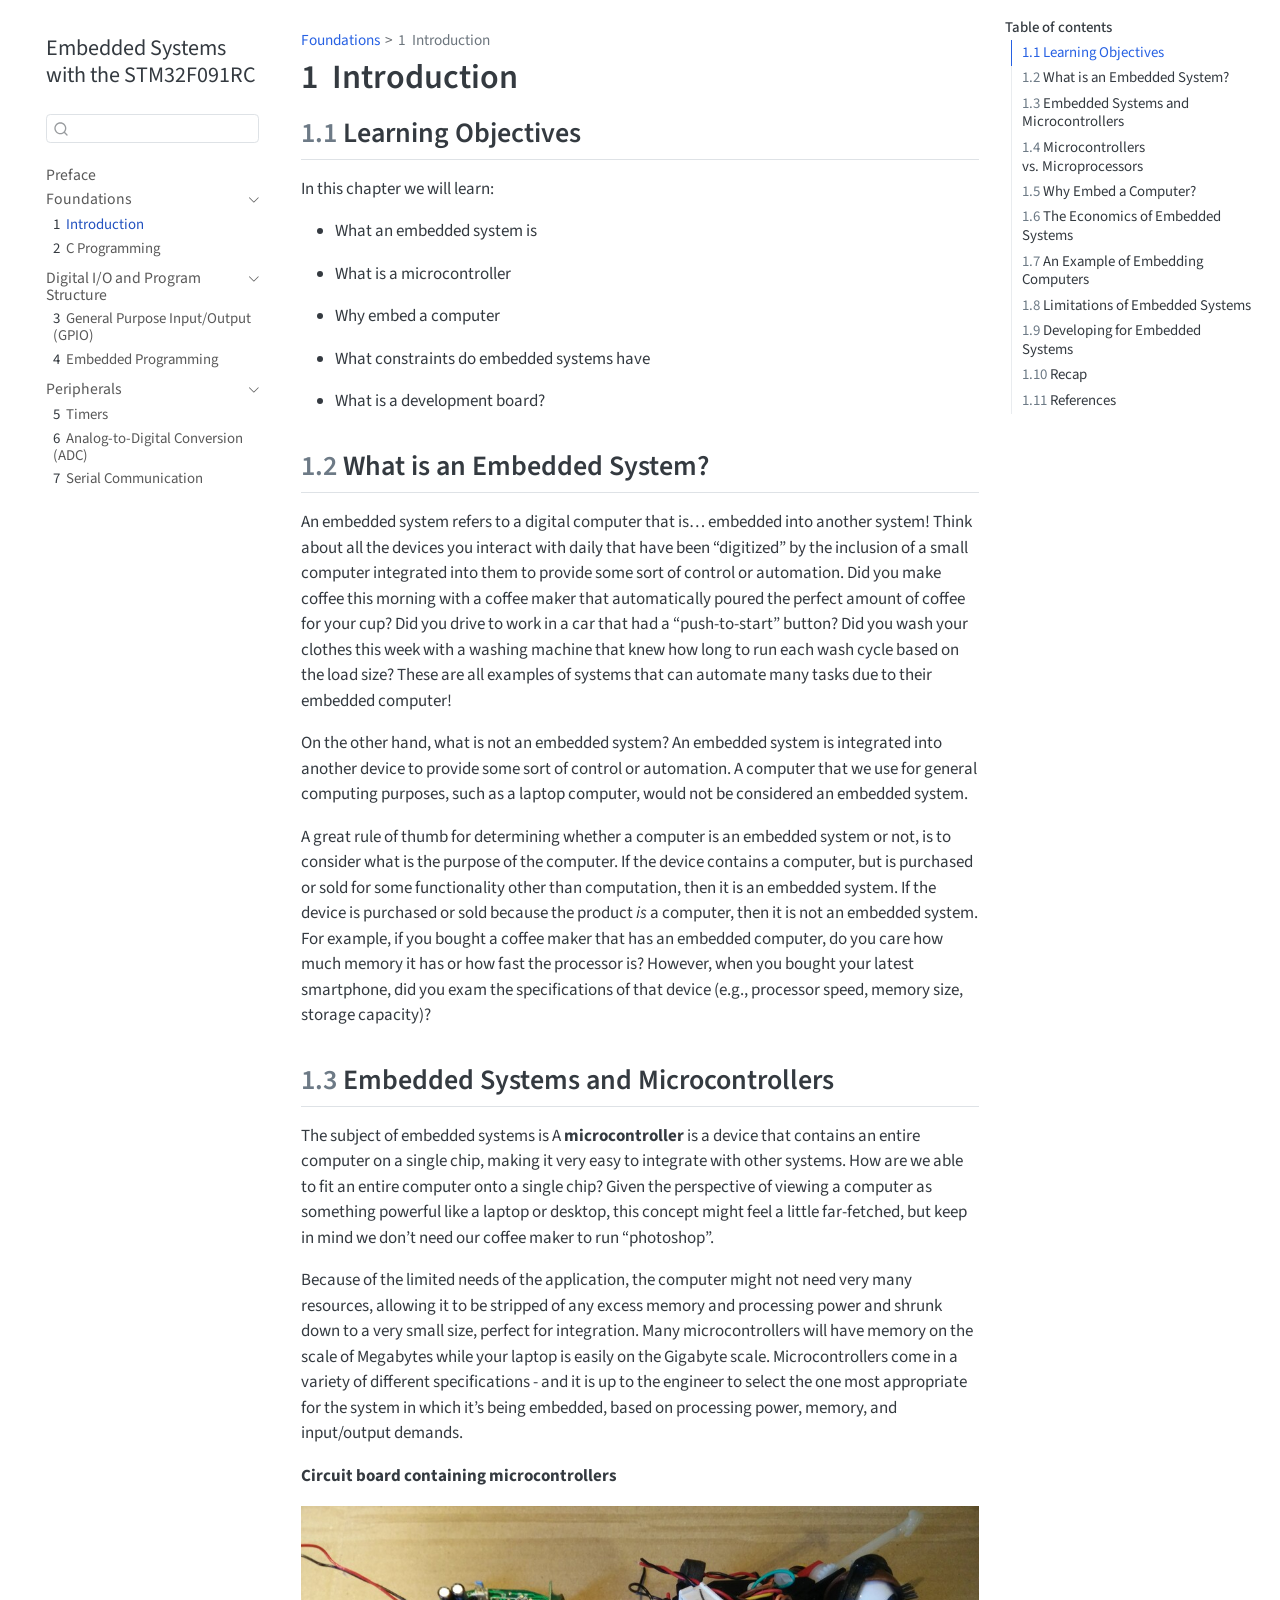
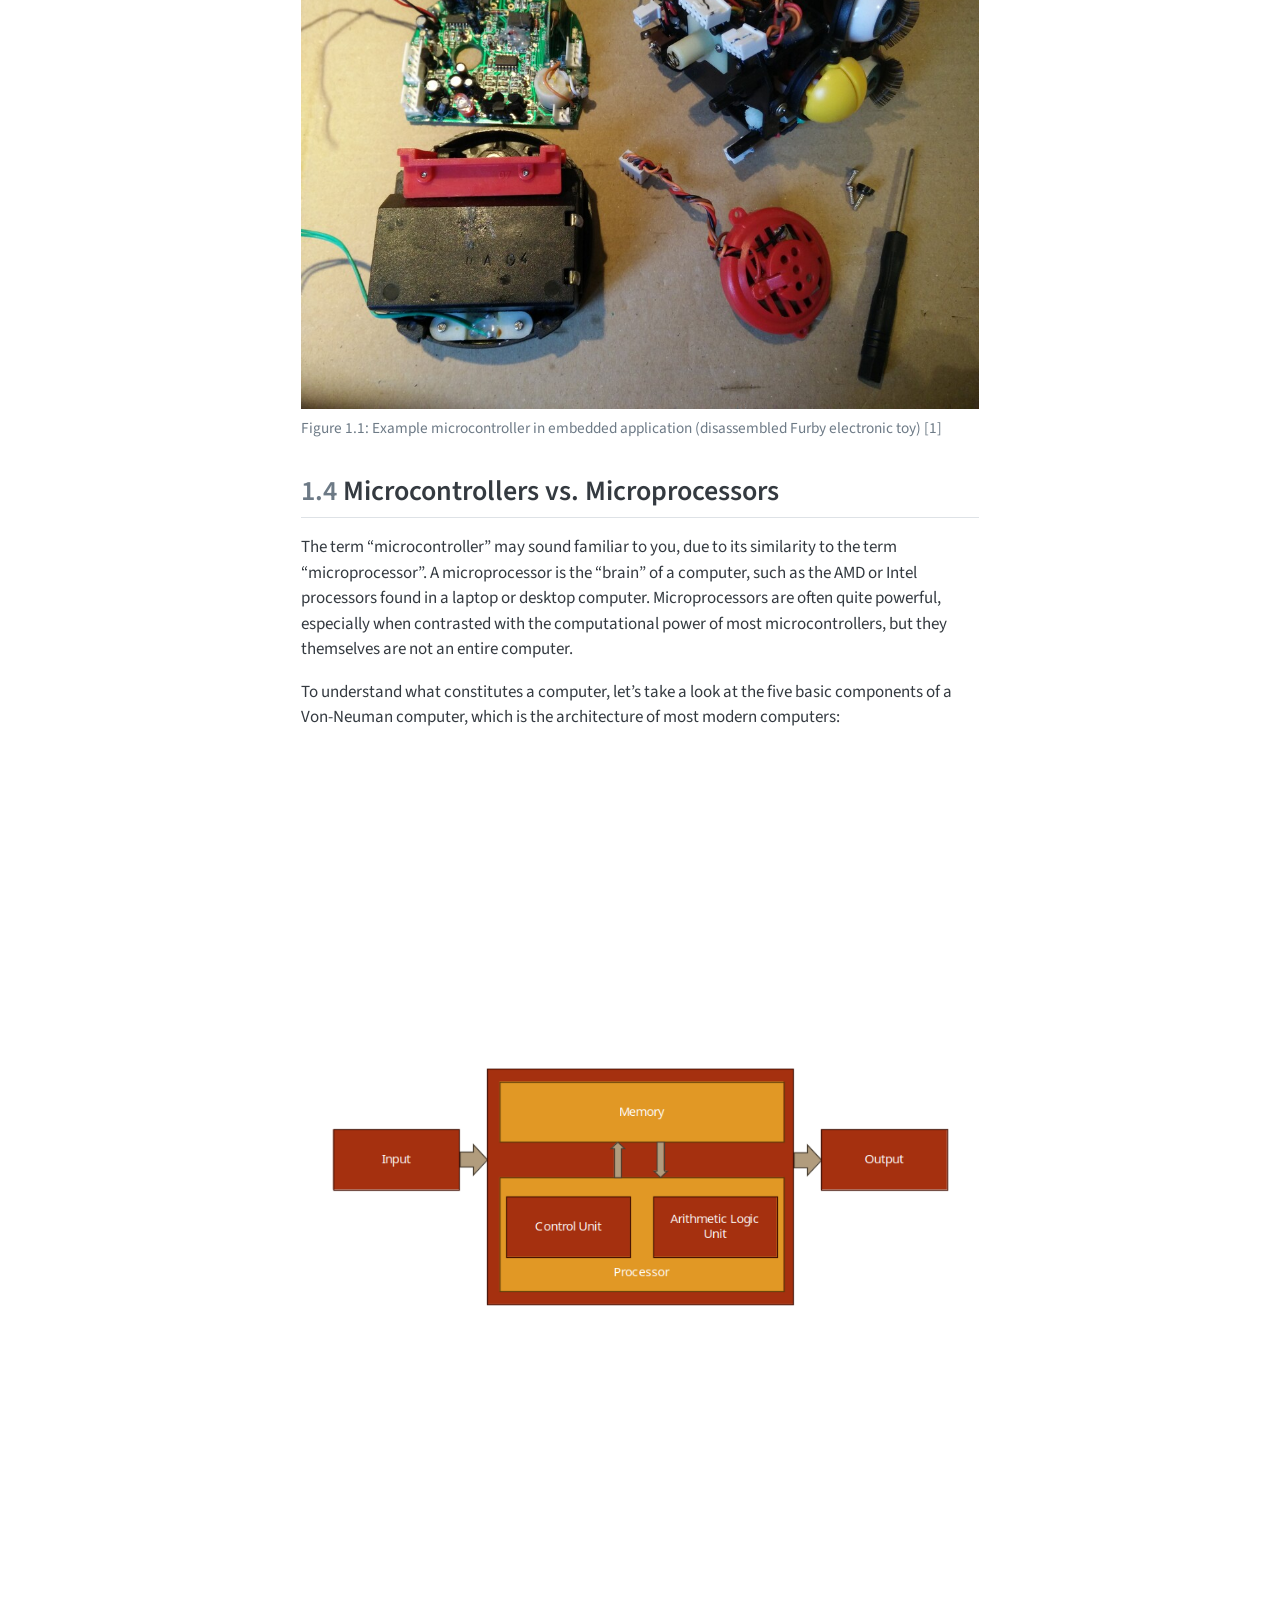
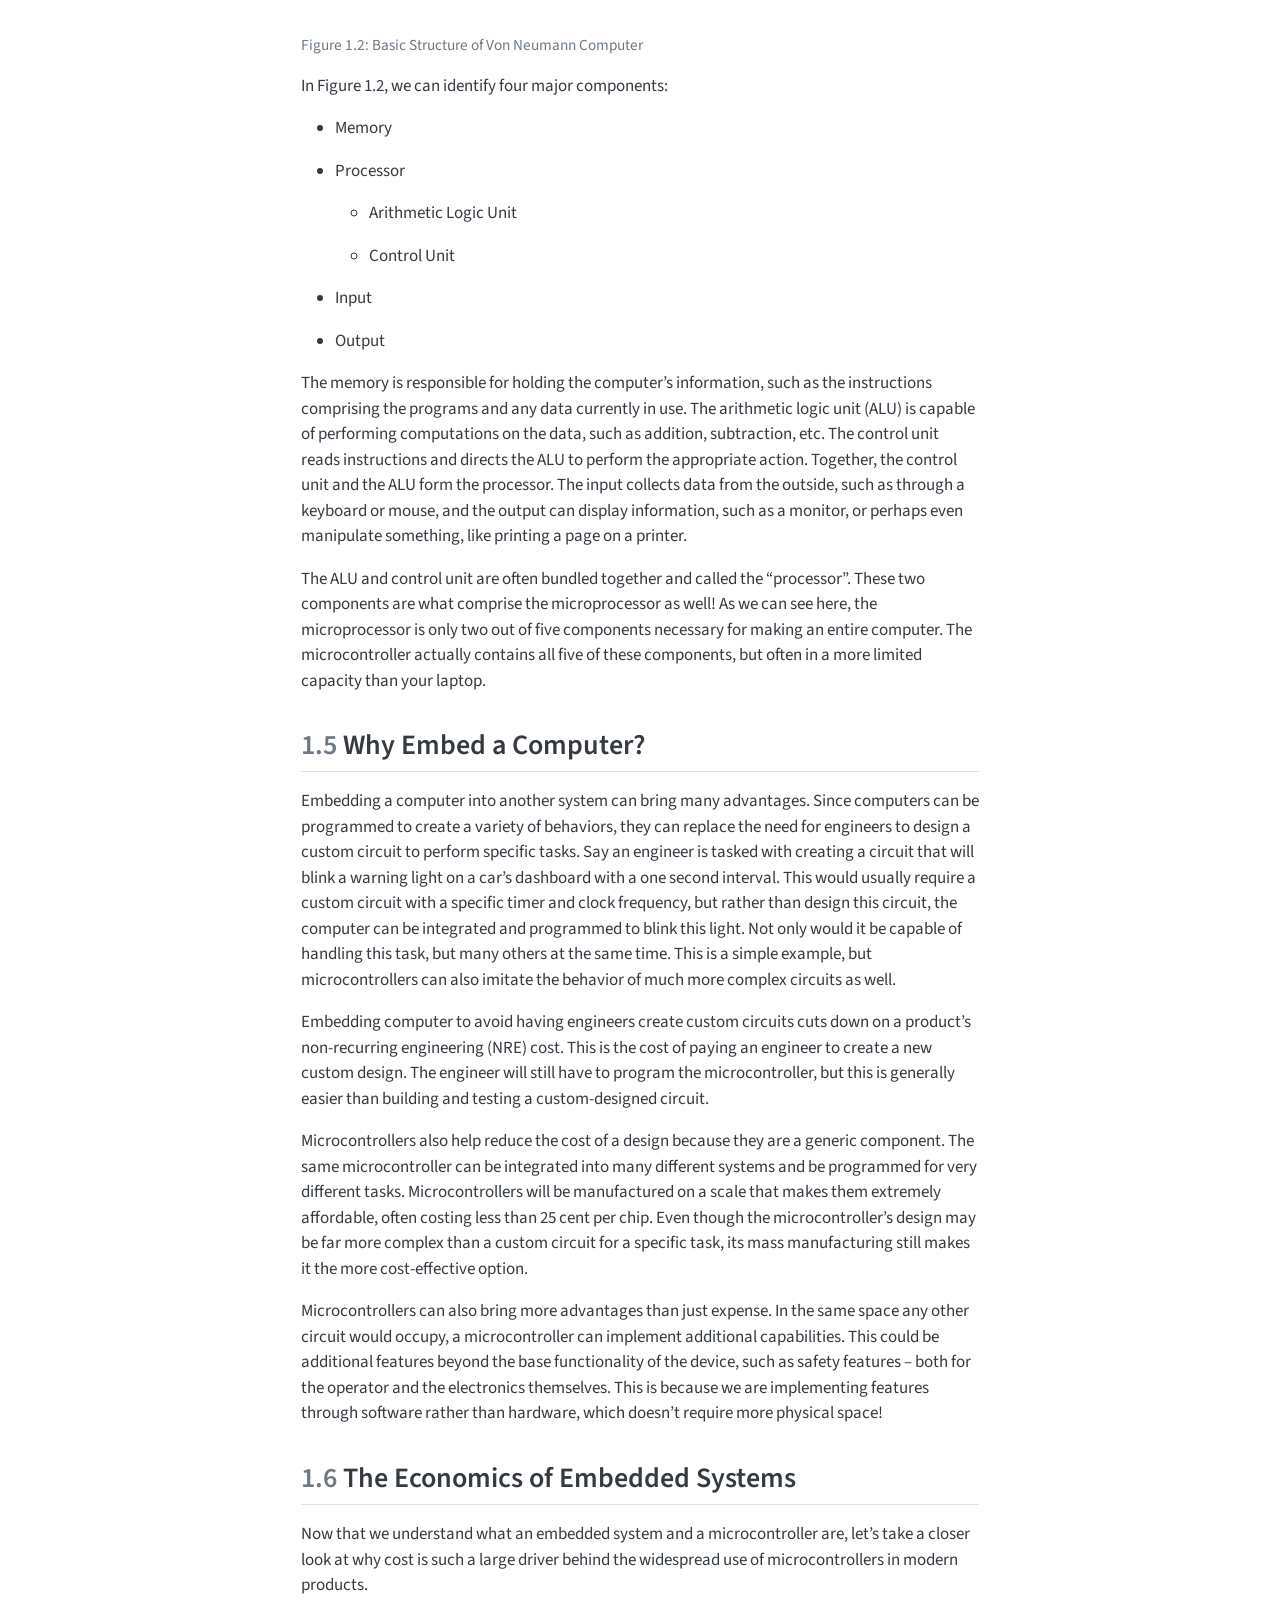
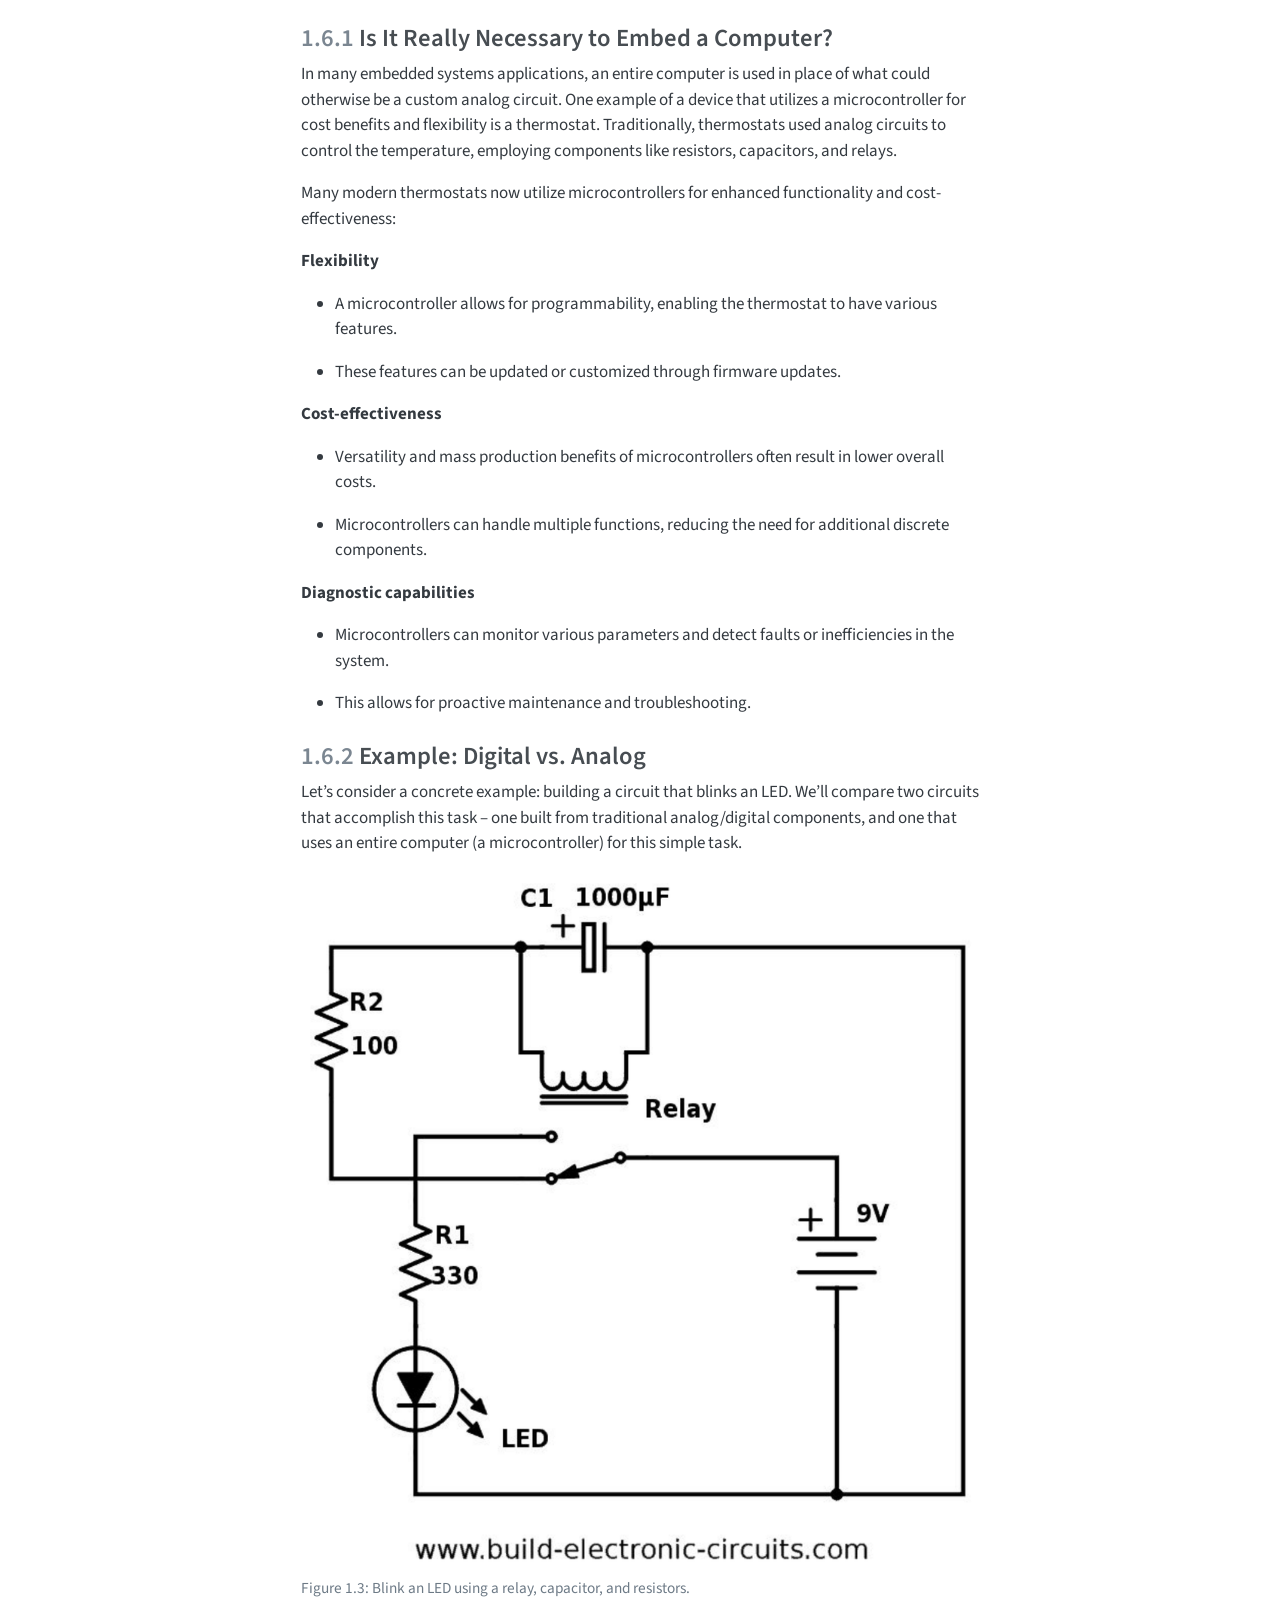
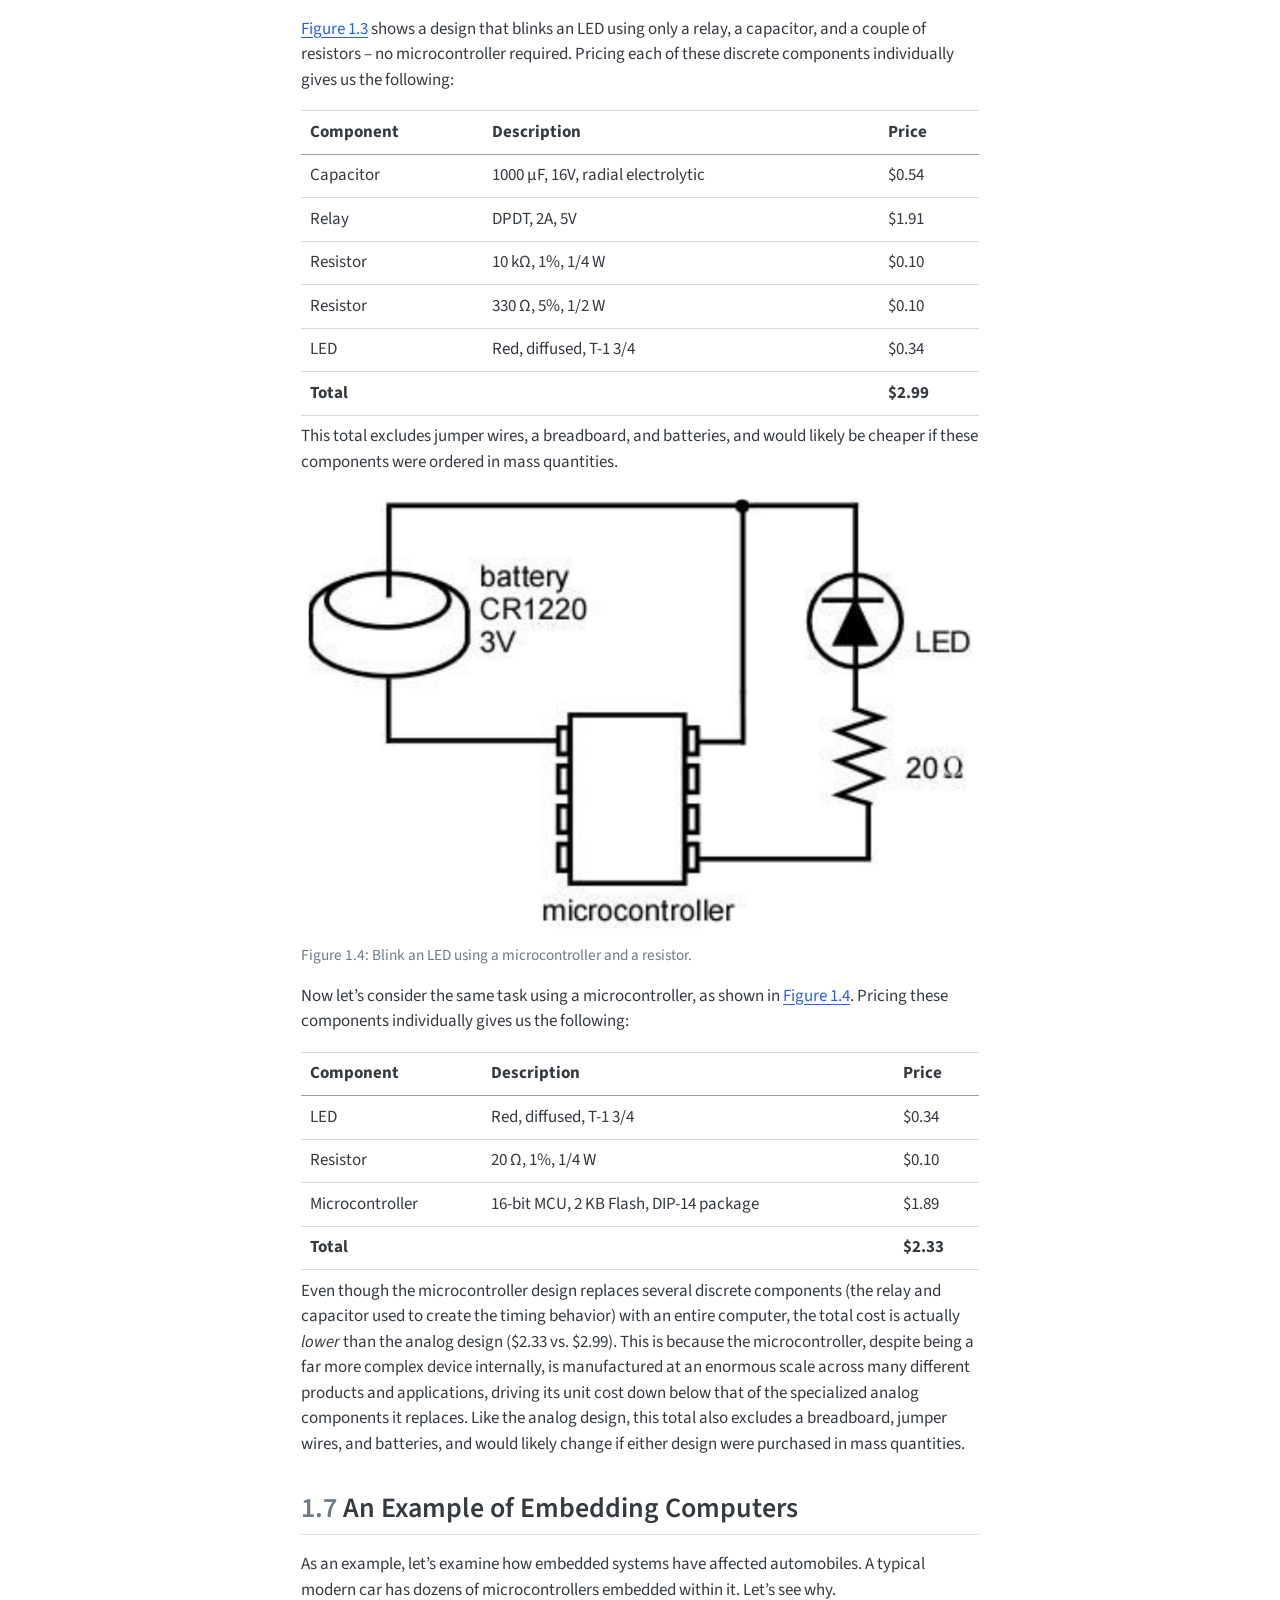
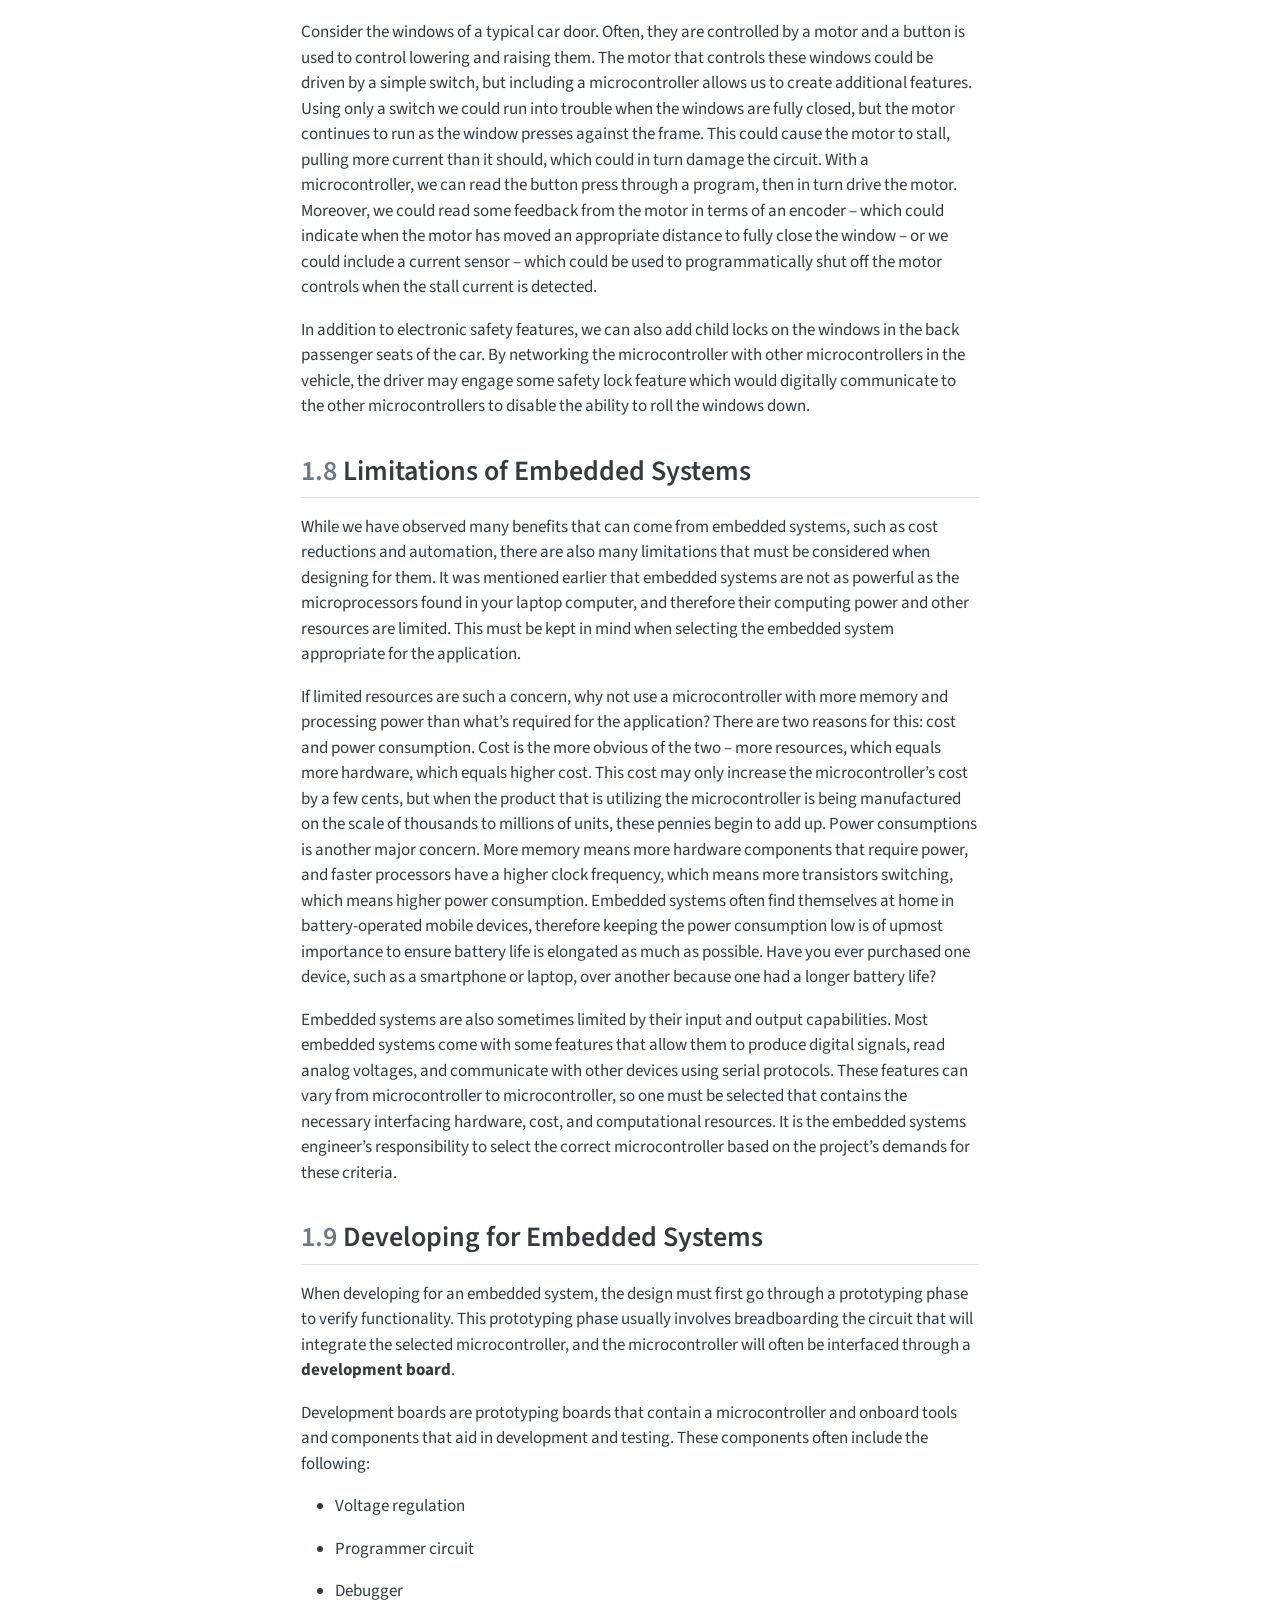
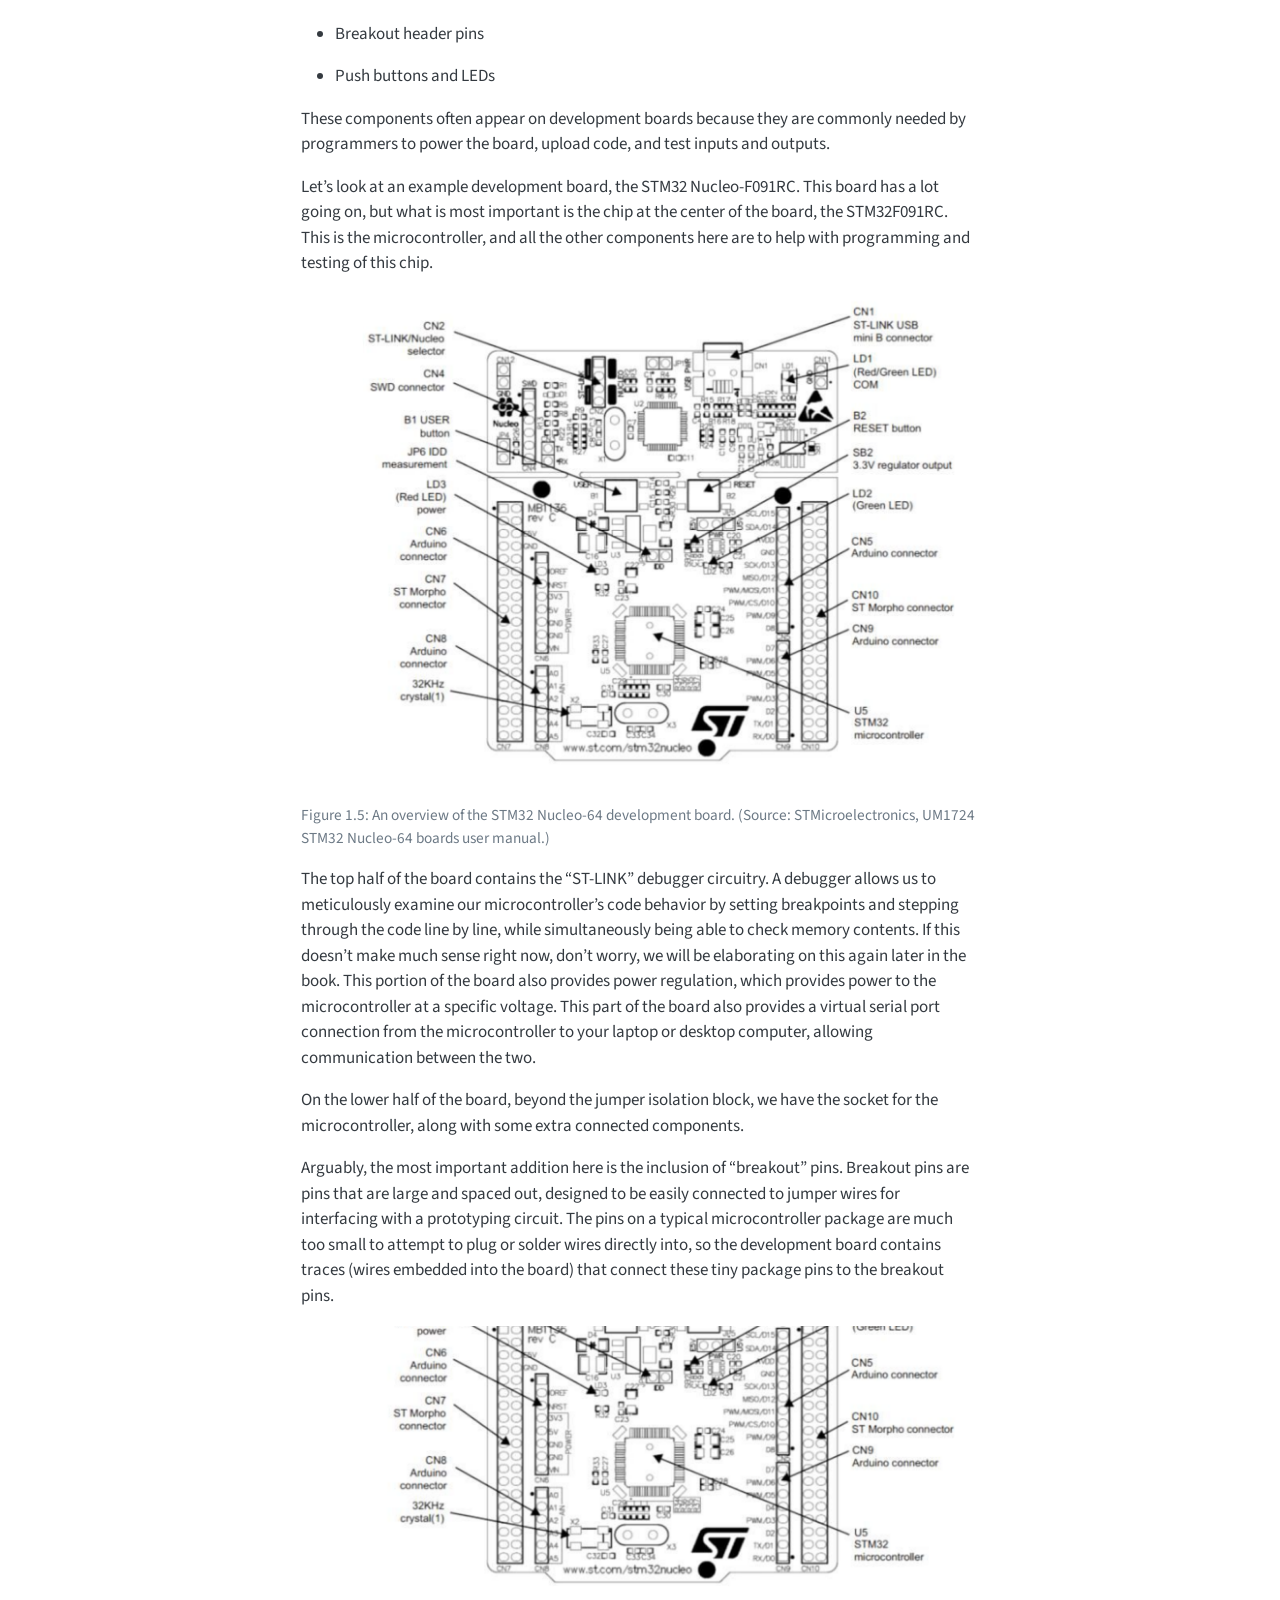
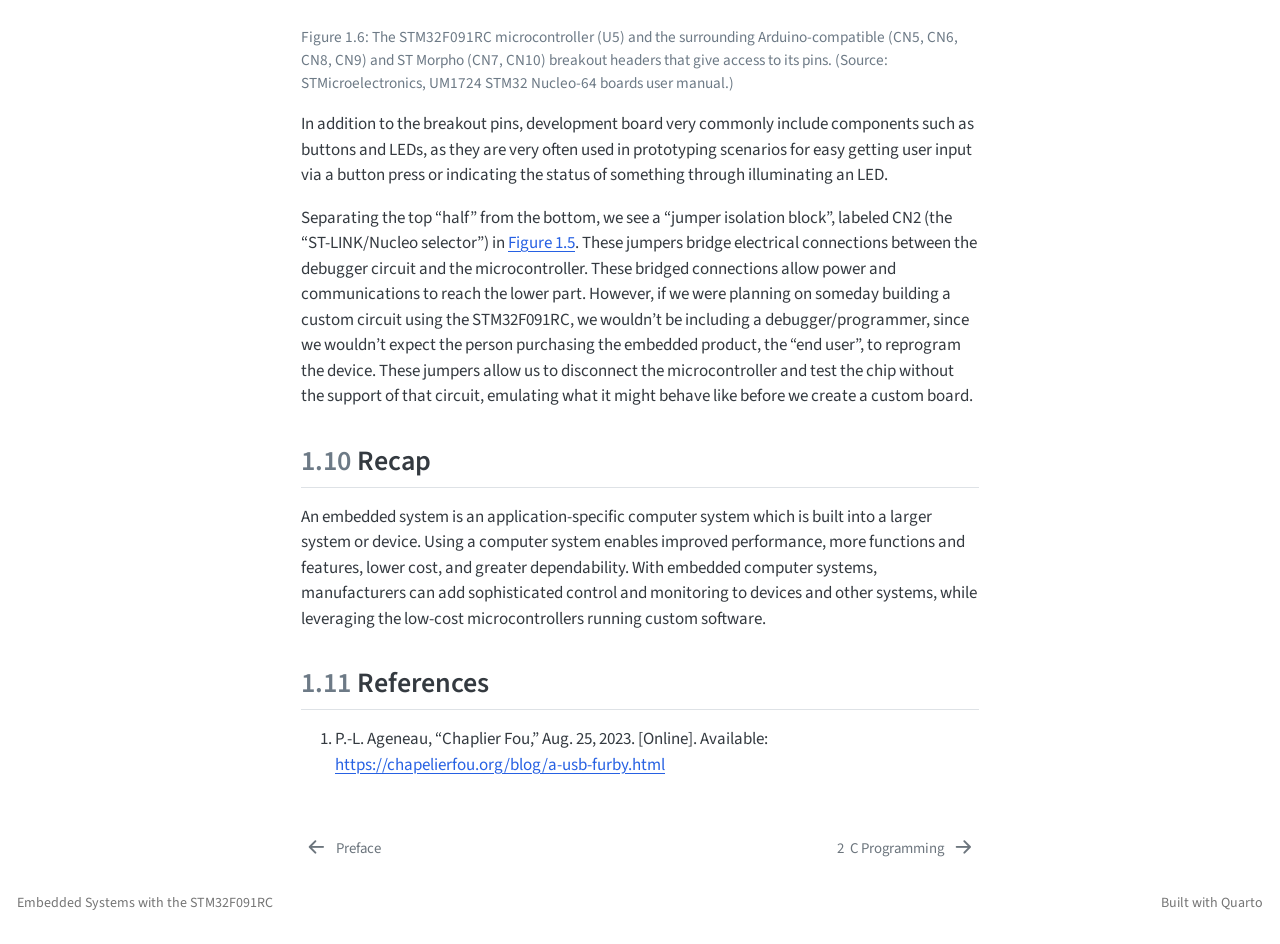
==== commit 19742575: "Built site for gh-pages" ====
--- a/chapters/01-introduction.html
+++ b/chapters/01-introduction.html
@@ -209,11 +209,16 @@
   <li><a href="#embedded-systems-and-microcontrollers" id="toc-embedded-systems-and-microcontrollers" class="nav-link" data-scroll-target="#embedded-systems-and-microcontrollers"><span class="header-section-number">1.3</span> Embedded Systems and Microcontrollers</a></li>
   <li><a href="#microcontrollers-vs.-microprocessors" id="toc-microcontrollers-vs.-microprocessors" class="nav-link" data-scroll-target="#microcontrollers-vs.-microprocessors"><span class="header-section-number">1.4</span> Microcontrollers vs.&nbsp;Microprocessors</a></li>
   <li><a href="#why-embed-a-computer" id="toc-why-embed-a-computer" class="nav-link" data-scroll-target="#why-embed-a-computer"><span class="header-section-number">1.5</span> Why Embed a Computer?</a></li>
-  <li><a href="#an-example-of-embedding-computers" id="toc-an-example-of-embedding-computers" class="nav-link" data-scroll-target="#an-example-of-embedding-computers"><span class="header-section-number">1.6</span> An Example of Embedding Computers</a></li>
-  <li><a href="#limitations-of-embedded-systems" id="toc-limitations-of-embedded-systems" class="nav-link" data-scroll-target="#limitations-of-embedded-systems"><span class="header-section-number">1.7</span> Limitations of Embedded Systems</a></li>
-  <li><a href="#developing-for-embedded-systems" id="toc-developing-for-embedded-systems" class="nav-link" data-scroll-target="#developing-for-embedded-systems"><span class="header-section-number">1.8</span> Developing for Embedded Systems</a></li>
-  <li><a href="#recap" id="toc-recap" class="nav-link" data-scroll-target="#recap"><span class="header-section-number">1.9</span> Recap</a></li>
-  <li><a href="#references" id="toc-references" class="nav-link" data-scroll-target="#references"><span class="header-section-number">1.10</span> References</a></li>
+  <li><a href="#the-economics-of-embedded-systems" id="toc-the-economics-of-embedded-systems" class="nav-link" data-scroll-target="#the-economics-of-embedded-systems"><span class="header-section-number">1.6</span> The Economics of Embedded Systems</a>
+  <ul class="collapse">
+  <li><a href="#is-it-really-necessary-to-embed-a-computer" id="toc-is-it-really-necessary-to-embed-a-computer" class="nav-link" data-scroll-target="#is-it-really-necessary-to-embed-a-computer"><span class="header-section-number">1.6.1</span> Is It Really Necessary to Embed a Computer?</a></li>
+  <li><a href="#example-digital-vs.-analog" id="toc-example-digital-vs.-analog" class="nav-link" data-scroll-target="#example-digital-vs.-analog"><span class="header-section-number">1.6.2</span> Example: Digital vs.&nbsp;Analog</a></li>
+  </ul></li>
+  <li><a href="#an-example-of-embedding-computers" id="toc-an-example-of-embedding-computers" class="nav-link" data-scroll-target="#an-example-of-embedding-computers"><span class="header-section-number">1.7</span> An Example of Embedding Computers</a></li>
+  <li><a href="#limitations-of-embedded-systems" id="toc-limitations-of-embedded-systems" class="nav-link" data-scroll-target="#limitations-of-embedded-systems"><span class="header-section-number">1.8</span> Limitations of Embedded Systems</a></li>
+  <li><a href="#developing-for-embedded-systems" id="toc-developing-for-embedded-systems" class="nav-link" data-scroll-target="#developing-for-embedded-systems"><span class="header-section-number">1.9</span> Developing for Embedded Systems</a></li>
+  <li><a href="#recap" id="toc-recap" class="nav-link" data-scroll-target="#recap"><span class="header-section-number">1.10</span> Recap</a></li>
+  <li><a href="#references" id="toc-references" class="nav-link" data-scroll-target="#references"><span class="header-section-number">1.11</span> References</a></li>
   </ul>
 </nav>
     </div>
@@ -307,20 +312,144 @@
 <p>Microcontrollers also help reduce the cost of a design because they are a generic component. The same microcontroller can be integrated into many different systems and be programmed for very different tasks. Microcontrollers will be manufactured on a scale that makes them extremely affordable, often costing less than 25 cent per chip. Even though the microcontroller’s design may be far more complex than a custom circuit for a specific task, its mass manufacturing still makes it the more cost-effective option.</p>
 <p>Microcontrollers can also bring more advantages than just expense. In the same space any other circuit would occupy, a microcontroller can implement additional capabilities. This could be additional features beyond the base functionality of the device, such as safety features – both for the operator and the electronics themselves. This is because we are implementing features through software rather than hardware, which doesn’t require more physical space!</p>
 </section>
-<section id="an-example-of-embedding-computers" class="level2" data-number="1.6">
-<h2 data-number="1.6" class="anchored" data-anchor-id="an-example-of-embedding-computers"><span class="header-section-number">1.6</span> An Example of Embedding Computers</h2>
+<section id="the-economics-of-embedded-systems" class="level2" data-number="1.6">
+<h2 data-number="1.6" class="anchored" data-anchor-id="the-economics-of-embedded-systems"><span class="header-section-number">1.6</span> The Economics of Embedded Systems</h2>
+<p>Now that we understand what an embedded system and a microcontroller are, let’s take a closer look at why cost is such a large driver behind the widespread use of microcontrollers in modern products.</p>
+<section id="is-it-really-necessary-to-embed-a-computer" class="level3" data-number="1.6.1">
+<h3 data-number="1.6.1" class="anchored" data-anchor-id="is-it-really-necessary-to-embed-a-computer"><span class="header-section-number">1.6.1</span> Is It Really Necessary to Embed a Computer?</h3>
+<p>In many embedded systems applications, an entire computer is used in place of what could otherwise be a custom analog circuit. One example of a device that utilizes a microcontroller for cost benefits and flexibility is a thermostat. Traditionally, thermostats used analog circuits to control the temperature, employing components like resistors, capacitors, and relays.</p>
+<p>Many modern thermostats now utilize microcontrollers for enhanced functionality and cost-effectiveness:</p>
+<p><strong>Flexibility</strong></p>
+<ul>
+<li><p>A microcontroller allows for programmability, enabling the thermostat to have various features.</p></li>
+<li><p>These features can be updated or customized through firmware updates.</p></li>
+</ul>
+<p><strong>Cost-effectiveness</strong></p>
+<ul>
+<li><p>Versatility and mass production benefits of microcontrollers often result in lower overall costs.</p></li>
+<li><p>Microcontrollers can handle multiple functions, reducing the need for additional discrete components.</p></li>
+</ul>
+<p><strong>Diagnostic capabilities</strong></p>
+<ul>
+<li><p>Microcontrollers can monitor various parameters and detect faults or inefficiencies in the system.</p></li>
+<li><p>This allows for proactive maintenance and troubleshooting.</p></li>
+</ul>
+</section>
+<section id="example-digital-vs.-analog" class="level3" data-number="1.6.2">
+<h3 data-number="1.6.2" class="anchored" data-anchor-id="example-digital-vs.-analog"><span class="header-section-number">1.6.2</span> Example: Digital vs.&nbsp;Analog</h3>
+<p>Let’s consider a concrete example: building a circuit that blinks an LED. We’ll compare two circuits that accomplish this task – one built from traditional analog/digital components, and one that uses an entire computer (a microcontroller) for this simple task.</p>
+<div id="fig-ch01-economics-1" class="quarto-float quarto-figure quarto-figure-center anchored">
+<figure class="quarto-float quarto-float-fig figure">
+<div aria-describedby="fig-ch01-economics-1-caption-0ceaefa1-69ba-4598-a22c-09a6ac19f8ca">
+<img src="../images/ch01/analog_blink_circuit.png" class="img-fluid figure-img">
+</div>
+<figcaption class="quarto-float-caption-bottom quarto-float-caption quarto-float-fig" id="fig-ch01-economics-1-caption-0ceaefa1-69ba-4598-a22c-09a6ac19f8ca">
+Figure&nbsp;1.3: Blink an LED using a relay, capacitor, and resistors.
+</figcaption>
+</figure>
+</div>
+<p><a href="#fig-ch01-economics-1" class="quarto-xref">Figure&nbsp;<span>1.3</span></a> shows a design that blinks an LED using only a relay, a capacitor, and a couple of resistors – no microcontroller required. Pricing each of these discrete components individually gives us the following:</p>
+<table class="caption-top table">
+<thead>
+<tr class="header">
+<th>Component</th>
+<th>Description</th>
+<th>Price</th>
+</tr>
+</thead>
+<tbody>
+<tr class="odd">
+<td>Capacitor</td>
+<td>1000 µF, 16V, radial electrolytic</td>
+<td>$0.54</td>
+</tr>
+<tr class="even">
+<td>Relay</td>
+<td>DPDT, 2A, 5V</td>
+<td>$1.91</td>
+</tr>
+<tr class="odd">
+<td>Resistor</td>
+<td>10 kΩ, 1%, 1/4 W</td>
+<td>$0.10</td>
+</tr>
+<tr class="even">
+<td>Resistor</td>
+<td>330 Ω, 5%, 1/2 W</td>
+<td>$0.10</td>
+</tr>
+<tr class="odd">
+<td>LED</td>
+<td>Red, diffused, T-1 3/4</td>
+<td>$0.34</td>
+</tr>
+<tr class="even">
+<td><strong>Total</strong></td>
+<td></td>
+<td><strong>$2.99</strong></td>
+</tr>
+</tbody>
+</table>
+<p>This total excludes jumper wires, a breadboard, and batteries, and would likely be cheaper if these components were ordered in mass quantities.</p>
+<div id="fig-ch01-economics-2" class="quarto-float quarto-figure quarto-figure-center anchored">
+<figure class="quarto-float quarto-float-fig figure">
+<div aria-describedby="fig-ch01-economics-2-caption-0ceaefa1-69ba-4598-a22c-09a6ac19f8ca">
+<img src="../images/ch01/mcu_blink_circuit.png" class="img-fluid figure-img">
+</div>
+<figcaption class="quarto-float-caption-bottom quarto-float-caption quarto-float-fig" id="fig-ch01-economics-2-caption-0ceaefa1-69ba-4598-a22c-09a6ac19f8ca">
+Figure&nbsp;1.4: Blink an LED using a microcontroller and a resistor.
+</figcaption>
+</figure>
+</div>
+<p>Now let’s consider the same task using a microcontroller, as shown in <a href="#fig-ch01-economics-2" class="quarto-xref">Figure&nbsp;<span>1.4</span></a>. Pricing these components individually gives us the following:</p>
+<table class="caption-top table">
+<thead>
+<tr class="header">
+<th>Component</th>
+<th>Description</th>
+<th>Price</th>
+</tr>
+</thead>
+<tbody>
+<tr class="odd">
+<td>LED</td>
+<td>Red, diffused, T-1 3/4</td>
+<td>$0.34</td>
+</tr>
+<tr class="even">
+<td>Resistor</td>
+<td>20 Ω, 1%, 1/4 W</td>
+<td>$0.10</td>
+</tr>
+<tr class="odd">
+<td>Microcontroller</td>
+<td>16-bit MCU, 2 KB Flash, DIP-14 package</td>
+<td>$1.89</td>
+</tr>
+<tr class="even">
+<td><strong>Total</strong></td>
+<td></td>
+<td><strong>$2.33</strong></td>
+</tr>
+</tbody>
+</table>
+<p>Even though the microcontroller design replaces several discrete components (the relay and capacitor used to create the timing behavior) with an entire computer, the total cost is actually <em>lower</em> than the analog design ($2.33 vs.&nbsp;$2.99). This is because the microcontroller, despite being a far more complex device internally, is manufactured at an enormous scale across many different products and applications, driving its unit cost down below that of the specialized analog components it replaces. Like the analog design, this total also excludes a breadboard, jumper wires, and batteries, and would likely change if either design were purchased in mass quantities.</p>
+</section>
+</section>
+<section id="an-example-of-embedding-computers" class="level2" data-number="1.7">
+<h2 data-number="1.7" class="anchored" data-anchor-id="an-example-of-embedding-computers"><span class="header-section-number">1.7</span> An Example of Embedding Computers</h2>
 <p>As an example, let’s examine how embedded systems have affected automobiles. A typical modern car has dozens of microcontrollers embedded within it. Let’s see why.</p>
 <p>Consider the windows of a typical car door. Often, they are controlled by a motor and a button is used to control lowering and raising them. The motor that controls these windows could be driven by a simple switch, but including a microcontroller allows us to create additional features. Using only a switch we could run into trouble when the windows are fully closed, but the motor continues to run as the window presses against the frame. This could cause the motor to stall, pulling more current than it should, which could in turn damage the circuit. With a microcontroller, we can read the button press through a program, then in turn drive the motor. Moreover, we could read some feedback from the motor in terms of an encoder – which could indicate when the motor has moved an appropriate distance to fully close the window – or we could include a current sensor – which could be used to programmatically shut off the motor controls when the stall current is detected.</p>
 <p>In addition to electronic safety features, we can also add child locks on the windows in the back passenger seats of the car. By networking the microcontroller with other microcontrollers in the vehicle, the driver may engage some safety lock feature which would digitally communicate to the other microcontrollers to disable the ability to roll the windows down.</p>
 </section>
-<section id="limitations-of-embedded-systems" class="level2" data-number="1.7">
-<h2 data-number="1.7" class="anchored" data-anchor-id="limitations-of-embedded-systems"><span class="header-section-number">1.7</span> Limitations of Embedded Systems</h2>
+<section id="limitations-of-embedded-systems" class="level2" data-number="1.8">
+<h2 data-number="1.8" class="anchored" data-anchor-id="limitations-of-embedded-systems"><span class="header-section-number">1.8</span> Limitations of Embedded Systems</h2>
 <p>While we have observed many benefits that can come from embedded systems, such as cost reductions and automation, there are also many limitations that must be considered when designing for them. It was mentioned earlier that embedded systems are not as powerful as the microprocessors found in your laptop computer, and therefore their computing power and other resources are limited. This must be kept in mind when selecting the embedded system appropriate for the application.</p>
 <p>If limited resources are such a concern, why not use a microcontroller with more memory and processing power than what’s required for the application? There are two reasons for this: cost and power consumption. Cost is the more obvious of the two – more resources, which equals more hardware, which equals higher cost. This cost may only increase the microcontroller’s cost by a few cents, but when the product that is utilizing the microcontroller is being manufactured on the scale of thousands to millions of units, these pennies begin to add up. Power consumptions is another major concern. More memory means more hardware components that require power, and faster processors have a higher clock frequency, which means more transistors switching, which means higher power consumption. Embedded systems often find themselves at home in battery-operated mobile devices, therefore keeping the power consumption low is of upmost importance to ensure battery life is elongated as much as possible. Have you ever purchased one device, such as a smartphone or laptop, over another because one had a longer battery life?</p>
 <p>Embedded systems are also sometimes limited by their input and output capabilities. Most embedded systems come with some features that allow them to produce digital signals, read analog voltages, and communicate with other devices using serial protocols. These features can vary from microcontroller to microcontroller, so one must be selected that contains the necessary interfacing hardware, cost, and computational resources. It is the embedded systems engineer’s responsibility to select the correct microcontroller based on the project’s demands for these criteria.</p>
 </section>
-<section id="developing-for-embedded-systems" class="level2" data-number="1.8">
-<h2 data-number="1.8" class="anchored" data-anchor-id="developing-for-embedded-systems"><span class="header-section-number">1.8</span> Developing for Embedded Systems</h2>
+<section id="developing-for-embedded-systems" class="level2" data-number="1.9">
+<h2 data-number="1.9" class="anchored" data-anchor-id="developing-for-embedded-systems"><span class="header-section-number">1.9</span> Developing for Embedded Systems</h2>
 <p>When developing for an embedded system, the design must first go through a prototyping phase to verify functionality. This prototyping phase usually involves breadboarding the circuit that will integrate the selected microcontroller, and the microcontroller will often be interfaced through a <strong>development board</strong>.</p>
 <p>Development boards are prototyping boards that contain a microcontroller and onboard tools and components that aid in development and testing. These components often include the following:</p>
 <ul>
@@ -338,7 +467,7 @@
 <img src="../images/ch01/nucleo_overview.png" class="img-fluid figure-img">
 </div>
 <figcaption class="quarto-float-caption-bottom quarto-float-caption quarto-float-fig" id="fig-ch01-1-3-caption-0ceaefa1-69ba-4598-a22c-09a6ac19f8ca">
-Figure&nbsp;1.3: An overview of the STM32 Nucleo-64 development board. (Source: STMicroelectronics, UM1724 STM32 Nucleo-64 boards user manual.)
+Figure&nbsp;1.5: An overview of the STM32 Nucleo-64 development board. (Source: STMicroelectronics, UM1724 STM32 Nucleo-64 boards user manual.)
 </figcaption>
 </figure>
 </div>
@@ -351,19 +480,19 @@
 <img src="../images/ch01/nucleo_headers.png" class="img-fluid figure-img">
 </div>
 <figcaption class="quarto-float-caption-bottom quarto-float-caption quarto-float-fig" id="fig-ch01-1-4-caption-0ceaefa1-69ba-4598-a22c-09a6ac19f8ca">
-Figure&nbsp;1.4: The STM32F091RC microcontroller (U5) and the surrounding Arduino-compatible (CN5, CN6, CN8, CN9) and ST Morpho (CN7, CN10) breakout headers that give access to its pins. (Source: STMicroelectronics, UM1724 STM32 Nucleo-64 boards user manual.)
+Figure&nbsp;1.6: The STM32F091RC microcontroller (U5) and the surrounding Arduino-compatible (CN5, CN6, CN8, CN9) and ST Morpho (CN7, CN10) breakout headers that give access to its pins. (Source: STMicroelectronics, UM1724 STM32 Nucleo-64 boards user manual.)
 </figcaption>
 </figure>
 </div>
 <p>In addition to the breakout pins, development board very commonly include components such as buttons and LEDs, as they are very often used in prototyping scenarios for easy getting user input via a button press or indicating the status of something through illuminating an LED.</p>
-<p>Separating the top “half” from the bottom, we see a “jumper isolation block”, labeled CN2 (the “ST-LINK/Nucleo selector”) in <a href="#fig-ch01-1-3" class="quarto-xref">Figure&nbsp;<span>1.3</span></a>. These jumpers bridge electrical connections between the debugger circuit and the microcontroller. These bridged connections allow power and communications to reach the lower part. However, if we were planning on someday building a custom circuit using the STM32F091RC, we wouldn’t be including a debugger/programmer, since we wouldn’t expect the person purchasing the embedded product, the “end user”, to reprogram the device. These jumpers allow us to disconnect the microcontroller and test the chip without the support of that circuit, emulating what it might behave like before we create a custom board.</p>
-</section>
-<section id="recap" class="level2" data-number="1.9">
-<h2 data-number="1.9" class="anchored" data-anchor-id="recap"><span class="header-section-number">1.9</span> Recap</h2>
+<p>Separating the top “half” from the bottom, we see a “jumper isolation block”, labeled CN2 (the “ST-LINK/Nucleo selector”) in <a href="#fig-ch01-1-3" class="quarto-xref">Figure&nbsp;<span>1.5</span></a>. These jumpers bridge electrical connections between the debugger circuit and the microcontroller. These bridged connections allow power and communications to reach the lower part. However, if we were planning on someday building a custom circuit using the STM32F091RC, we wouldn’t be including a debugger/programmer, since we wouldn’t expect the person purchasing the embedded product, the “end user”, to reprogram the device. These jumpers allow us to disconnect the microcontroller and test the chip without the support of that circuit, emulating what it might behave like before we create a custom board.</p>
+</section>
+<section id="recap" class="level2" data-number="1.10">
+<h2 data-number="1.10" class="anchored" data-anchor-id="recap"><span class="header-section-number">1.10</span> Recap</h2>
 <p>An embedded system is an application-specific computer system which is built into a larger system or device. Using a computer system enables improved performance, more functions and features, lower cost, and greater dependability. With embedded computer systems, manufacturers can add sophisticated control and monitoring to devices and other systems, while leveraging the low-cost microcontrollers running custom software.</p>
 </section>
-<section id="references" class="level2" data-number="1.10">
-<h2 data-number="1.10" class="anchored" data-anchor-id="references"><span class="header-section-number">1.10</span> References</h2>
+<section id="references" class="level2" data-number="1.11">
+<h2 data-number="1.11" class="anchored" data-anchor-id="references"><span class="header-section-number">1.11</span> References</h2>
 <ol type="1">
 <li>P.-L. Ageneau, “Chaplier Fou,” Aug.&nbsp;25, 2023. [Online]. Available: <a href="https://chapelierfou.org/blog/a-usb-furby.html" class="uri">https://chapelierfou.org/blog/a-usb-furby.html</a></li>
 </ol>
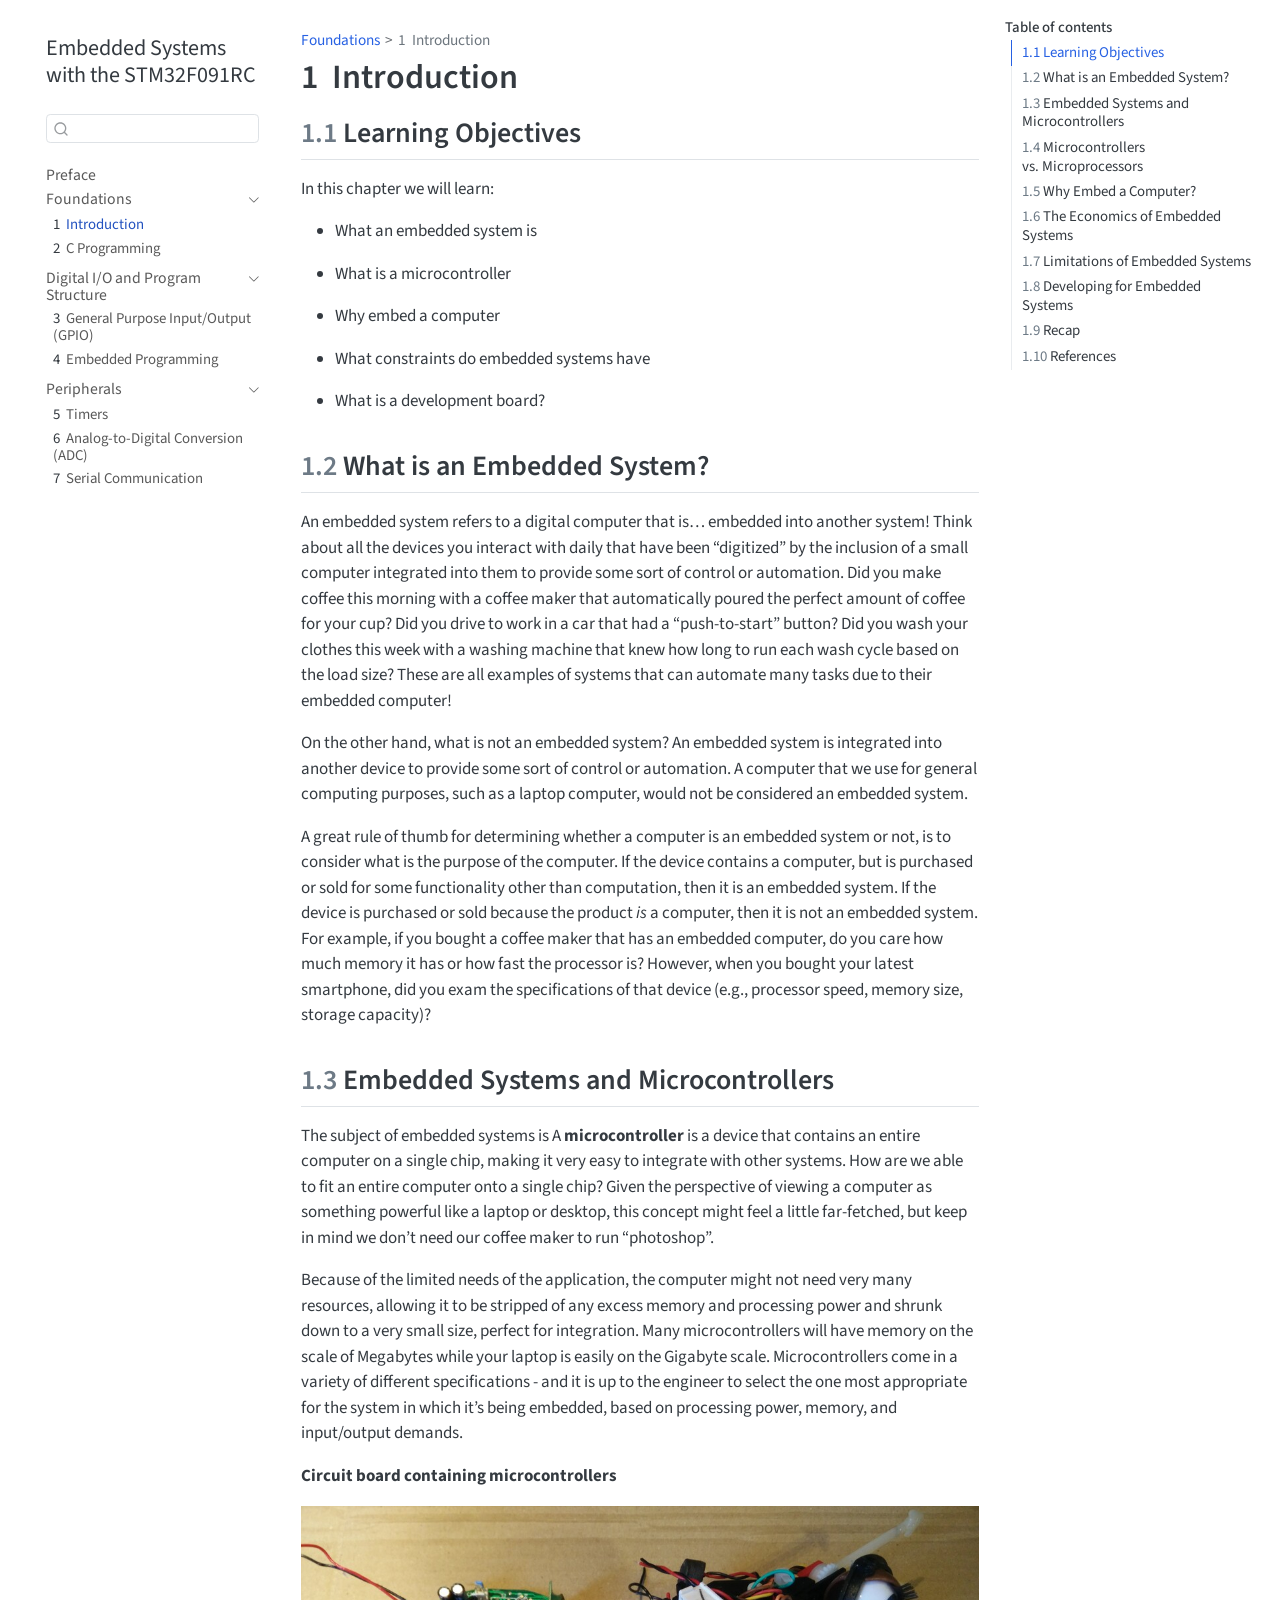
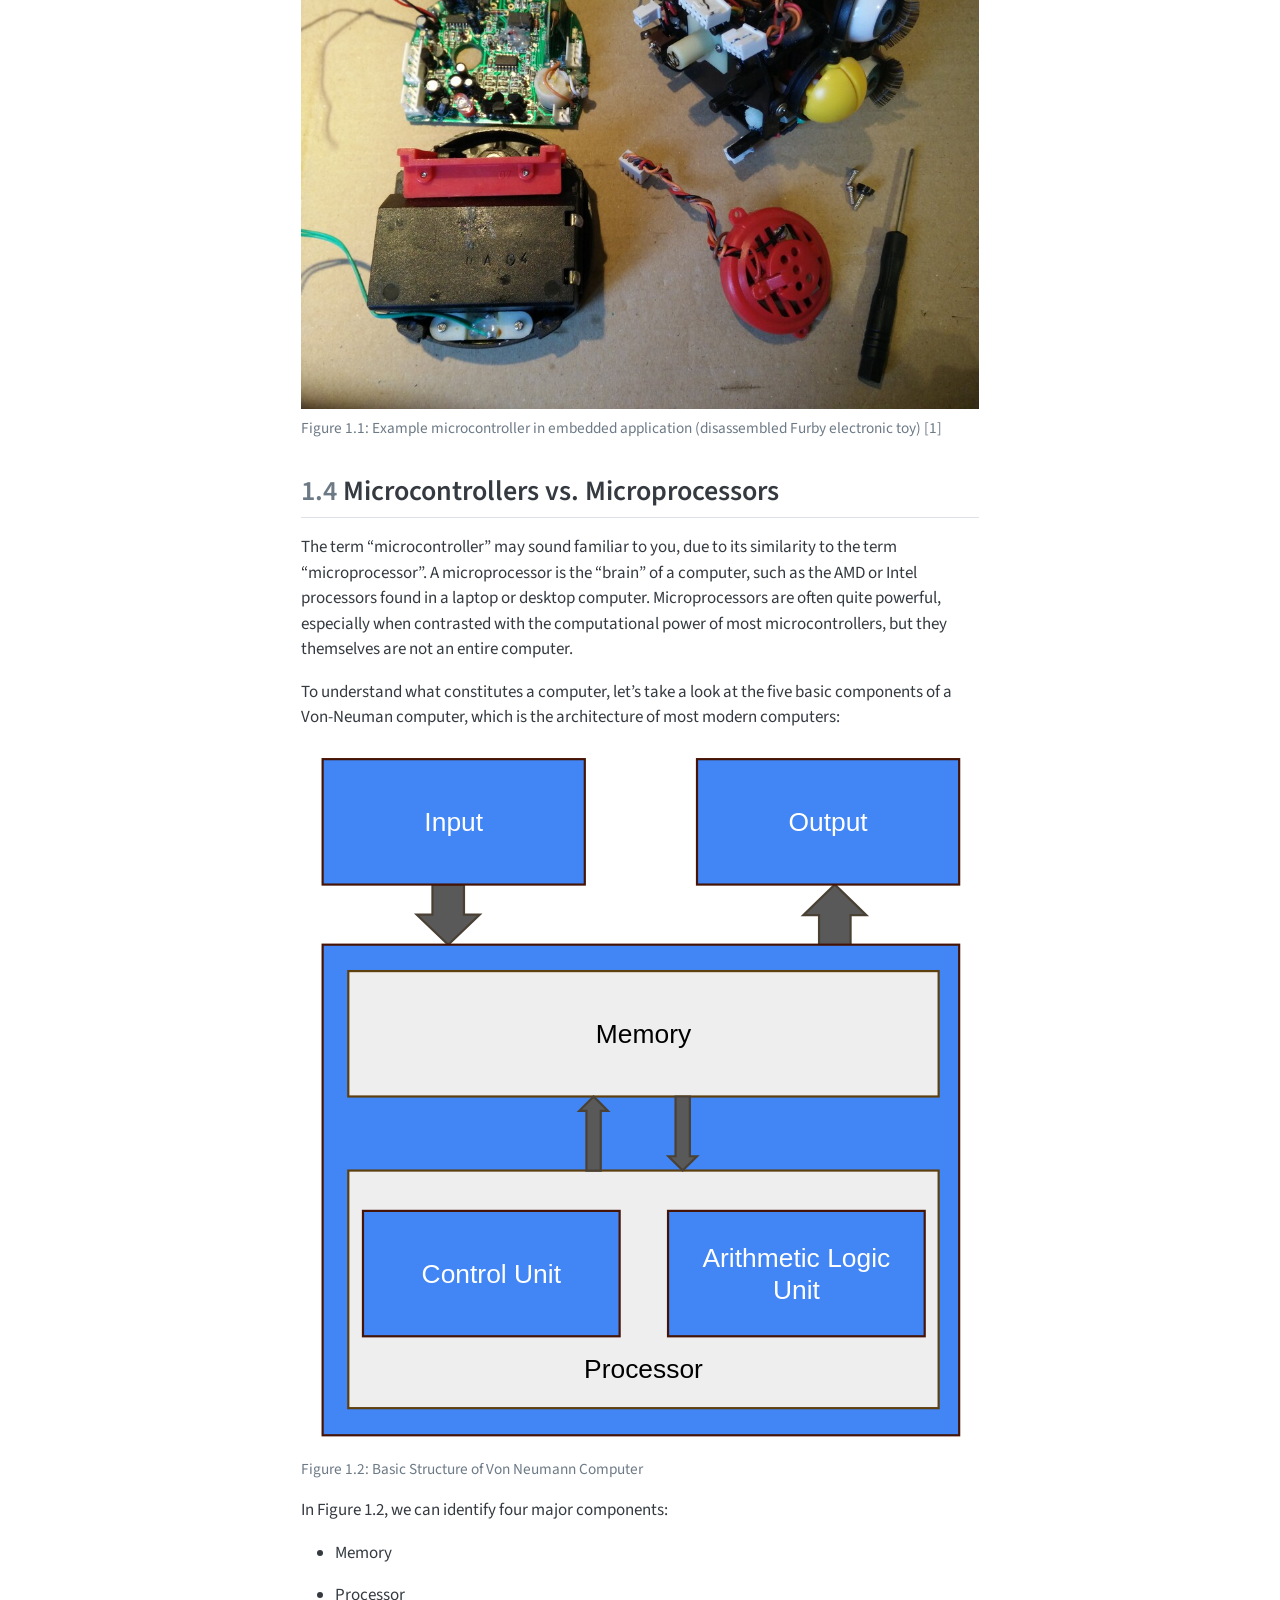
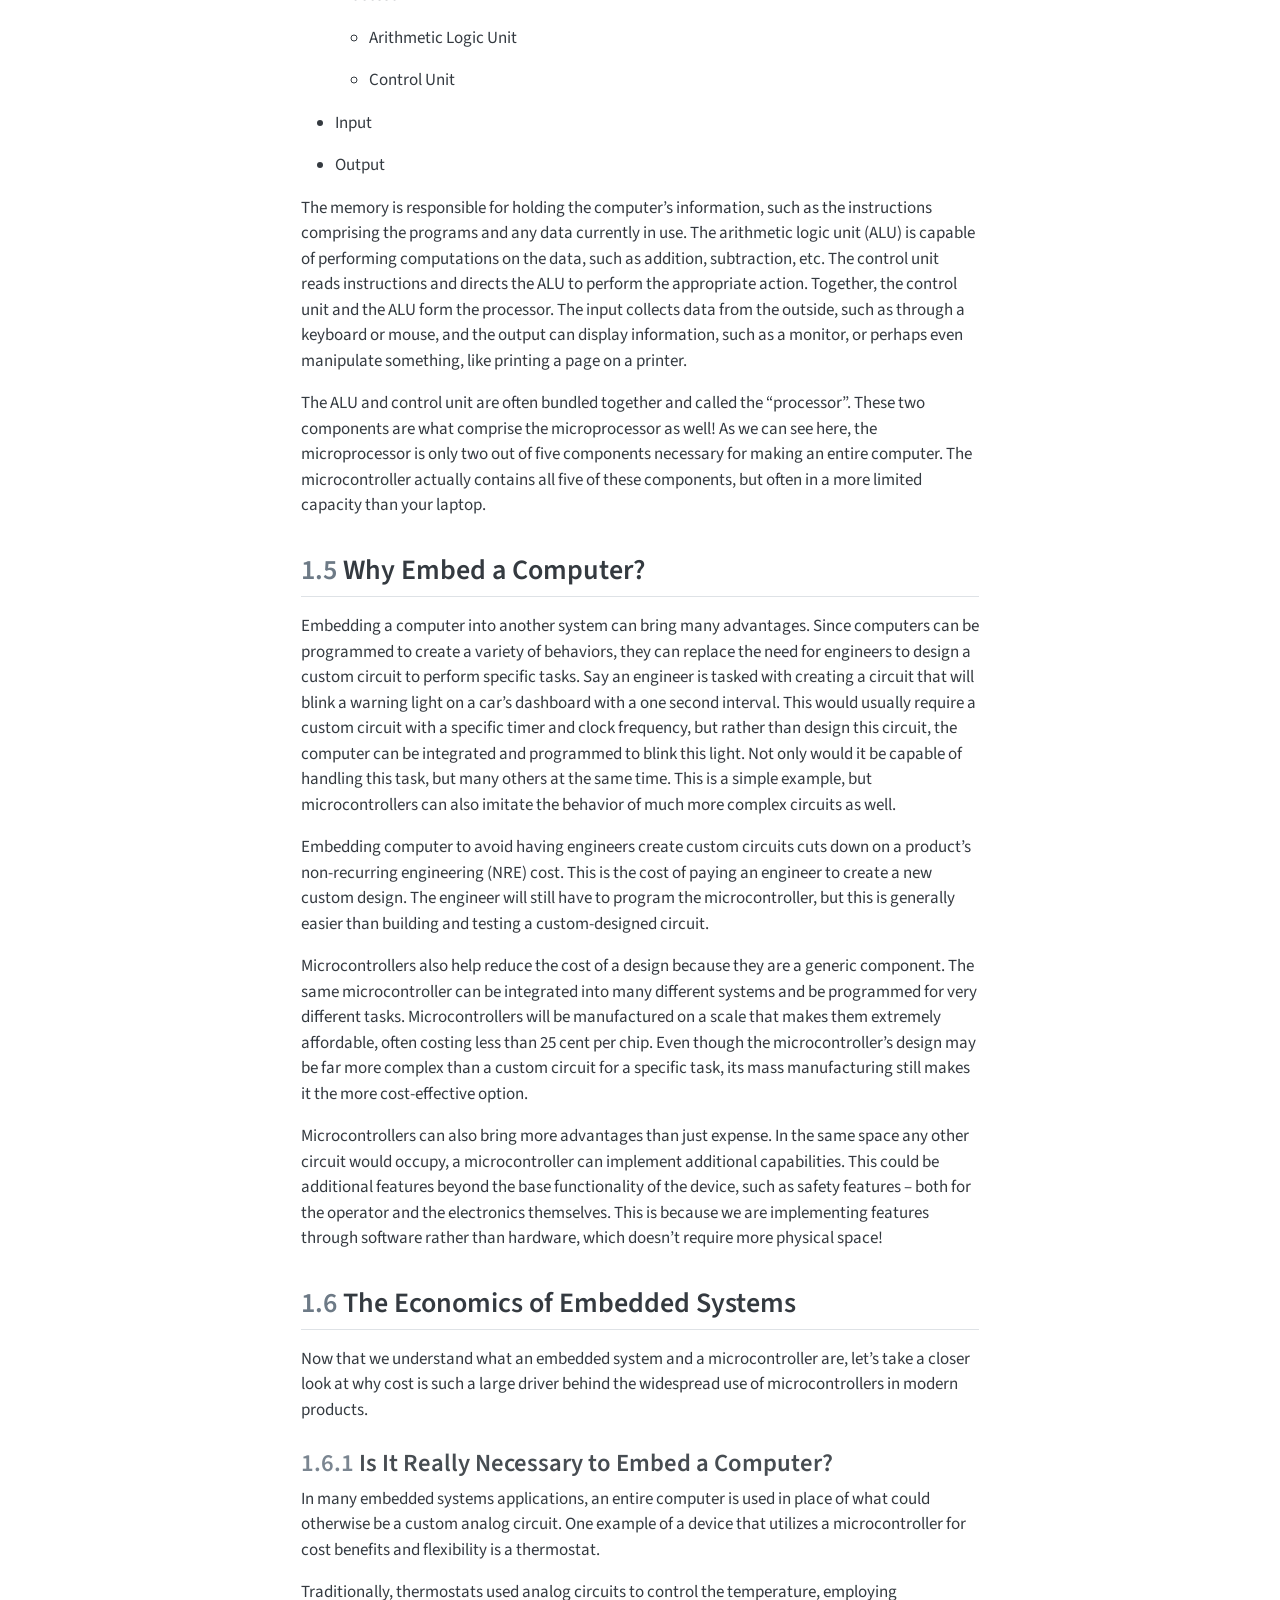
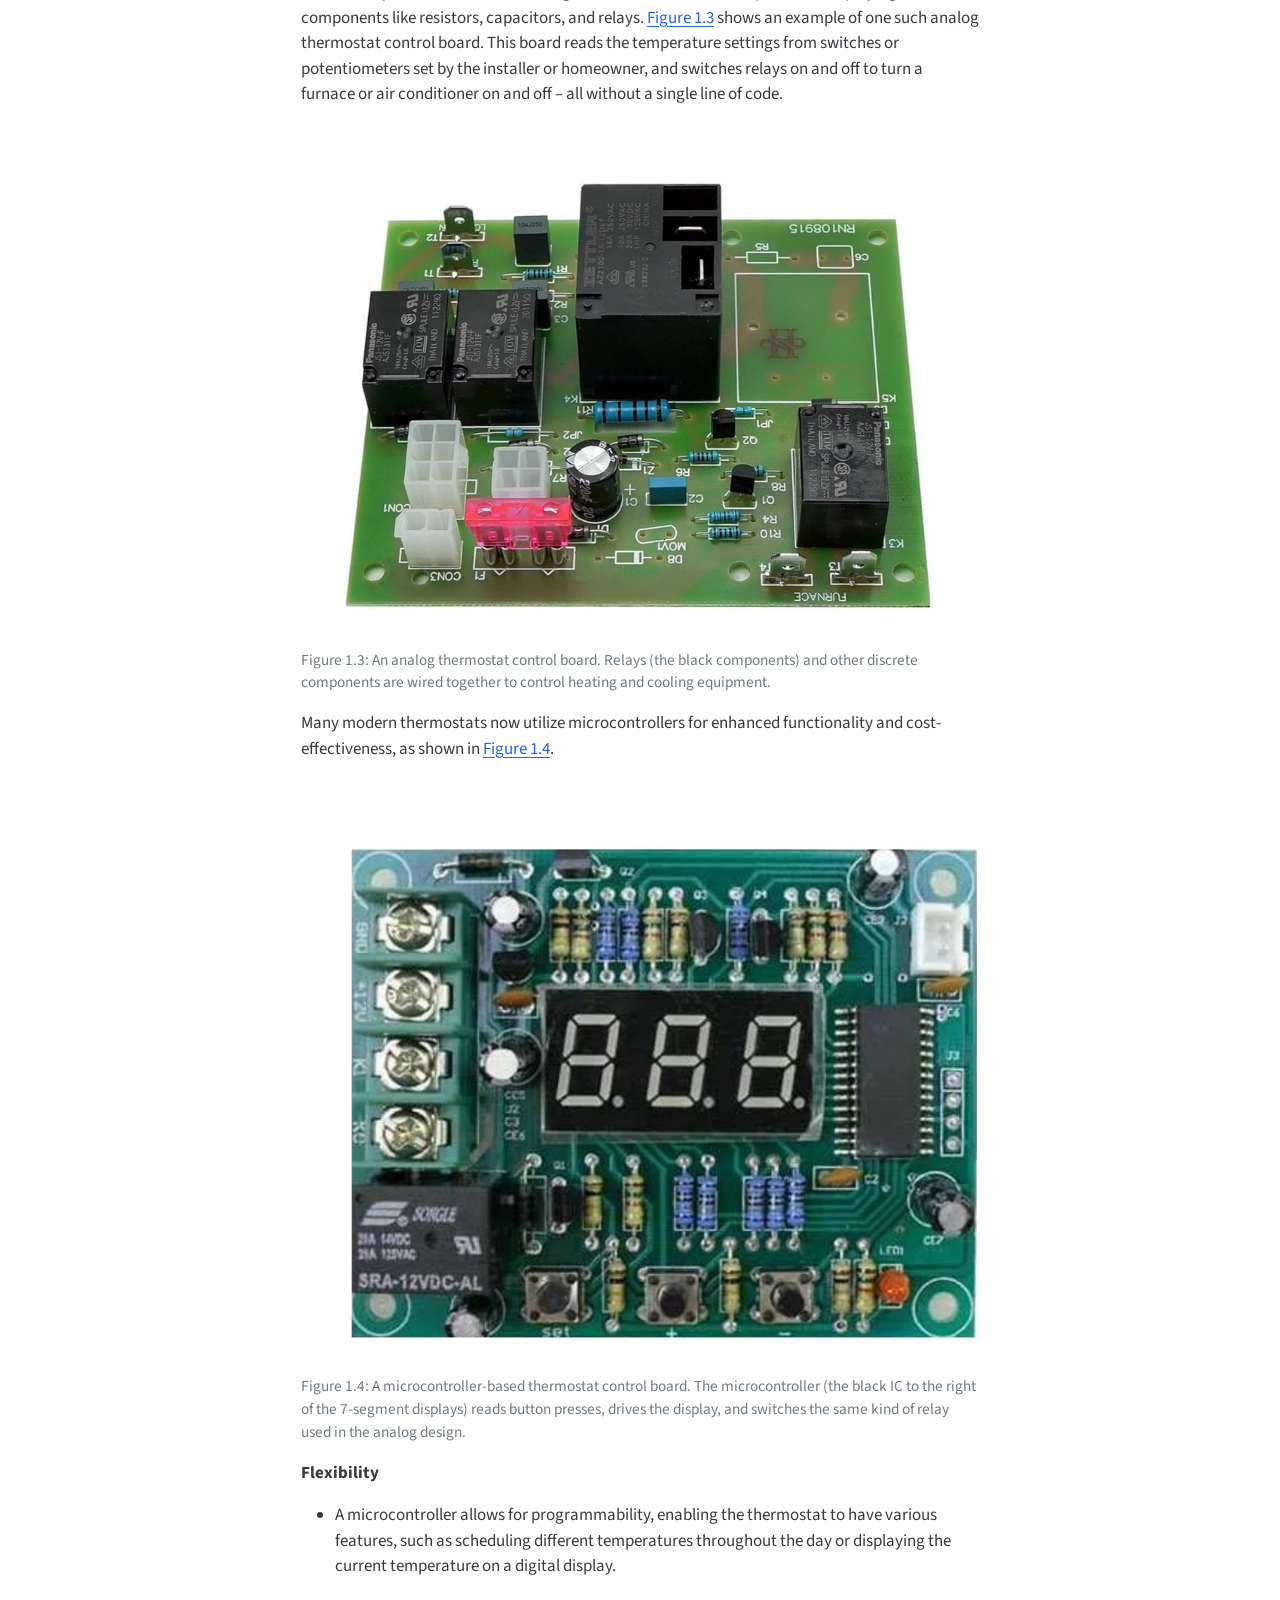
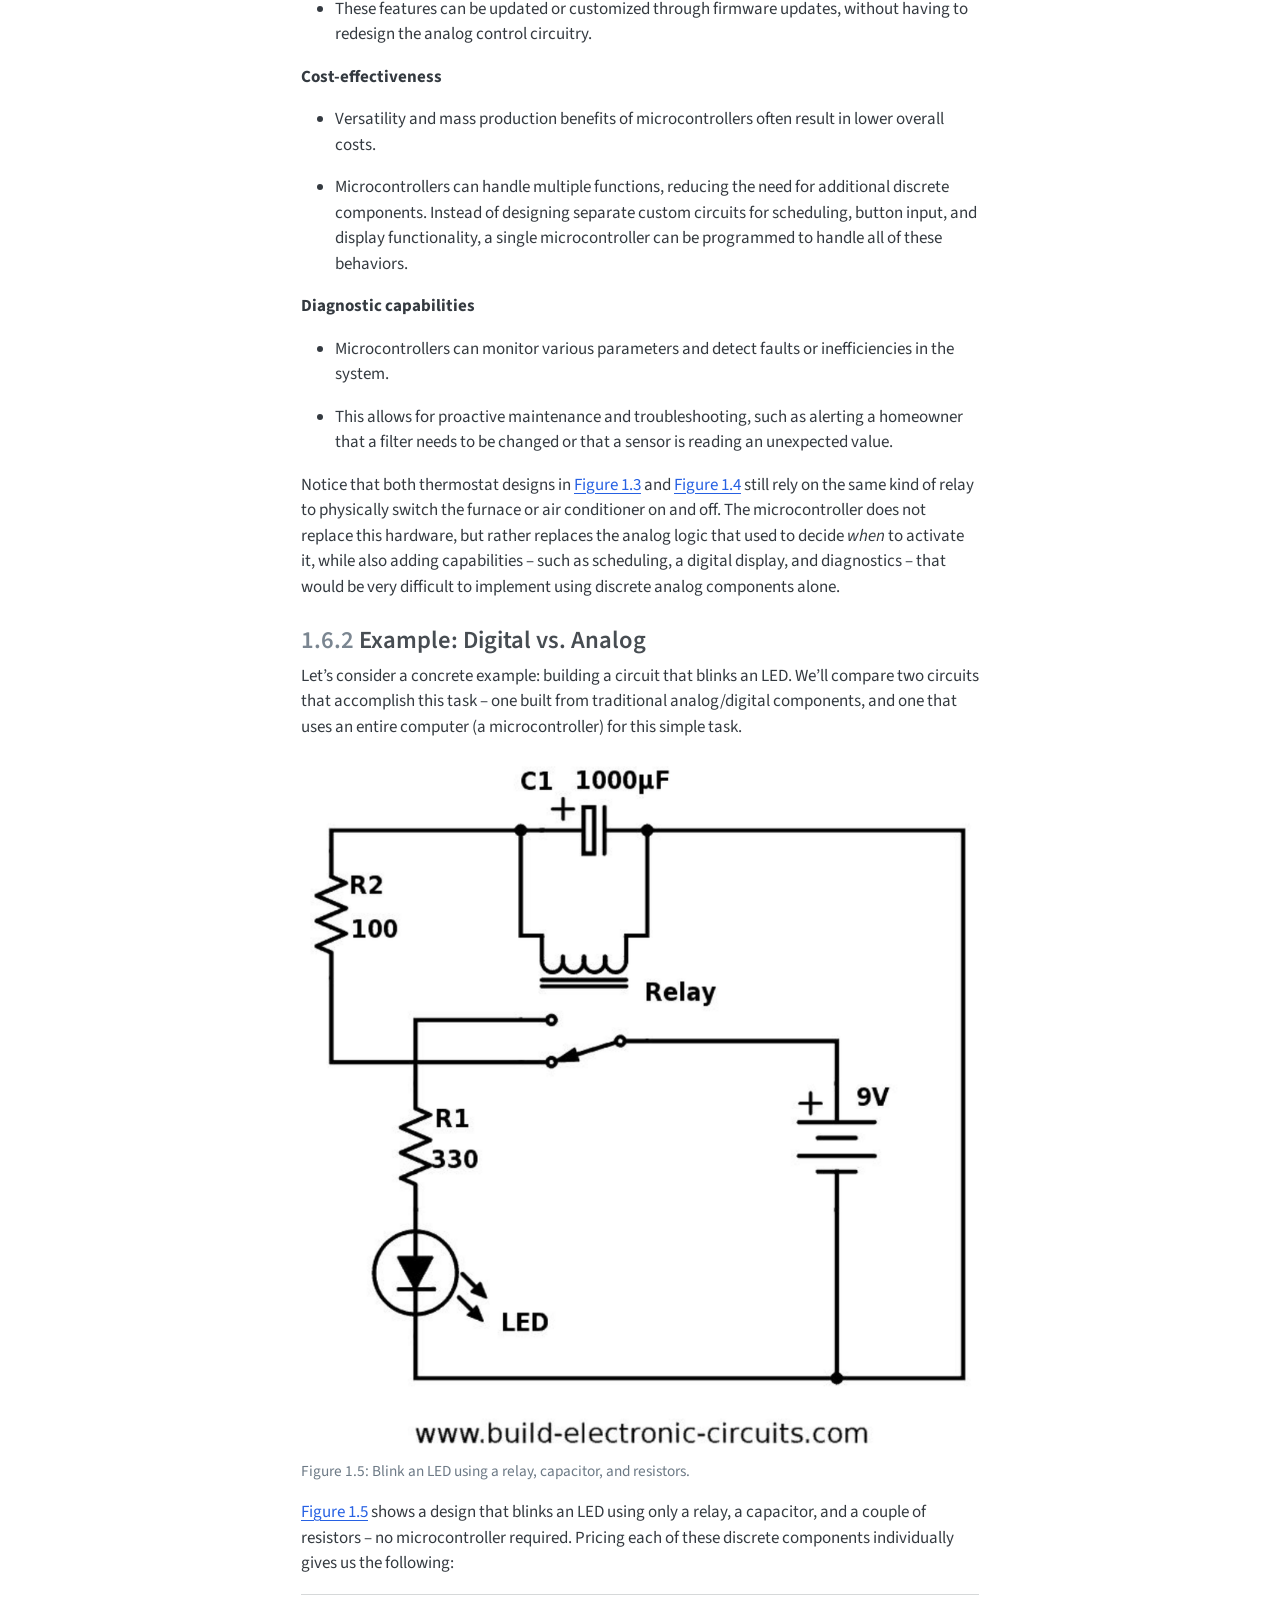
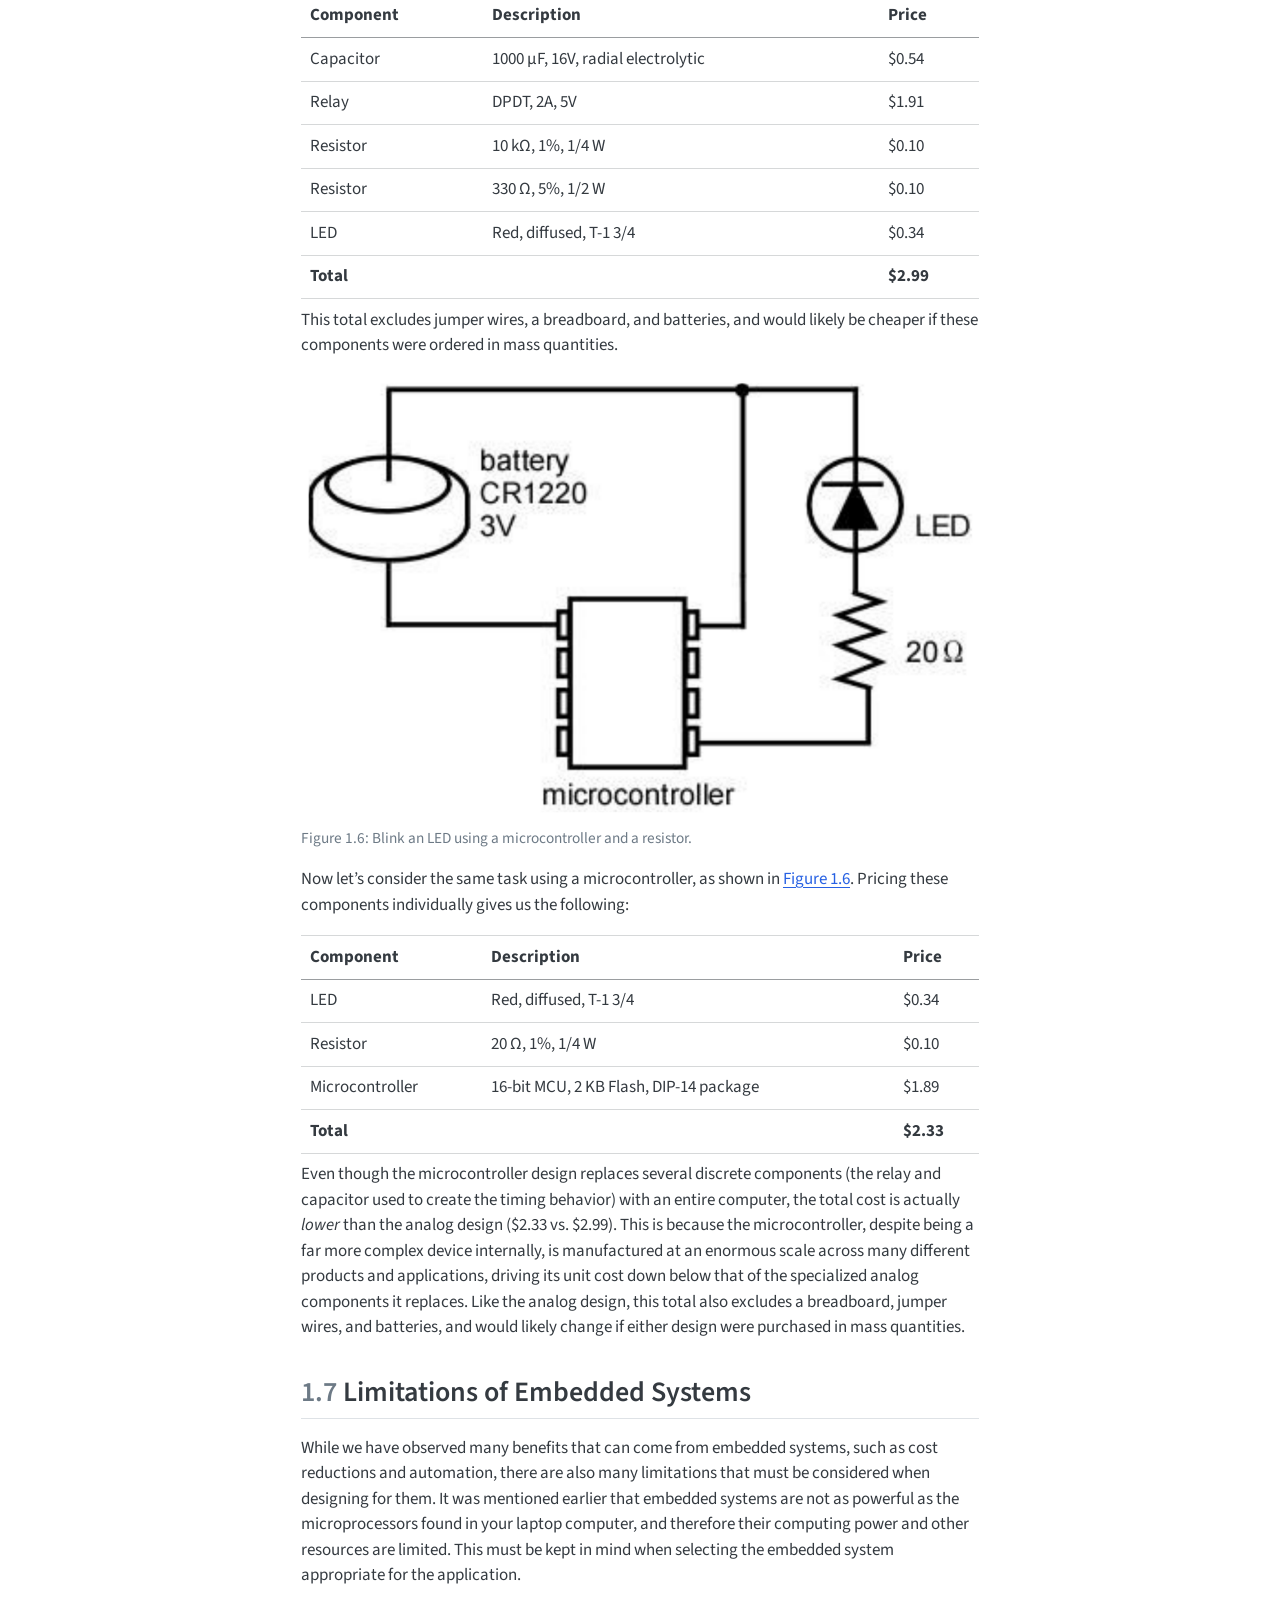
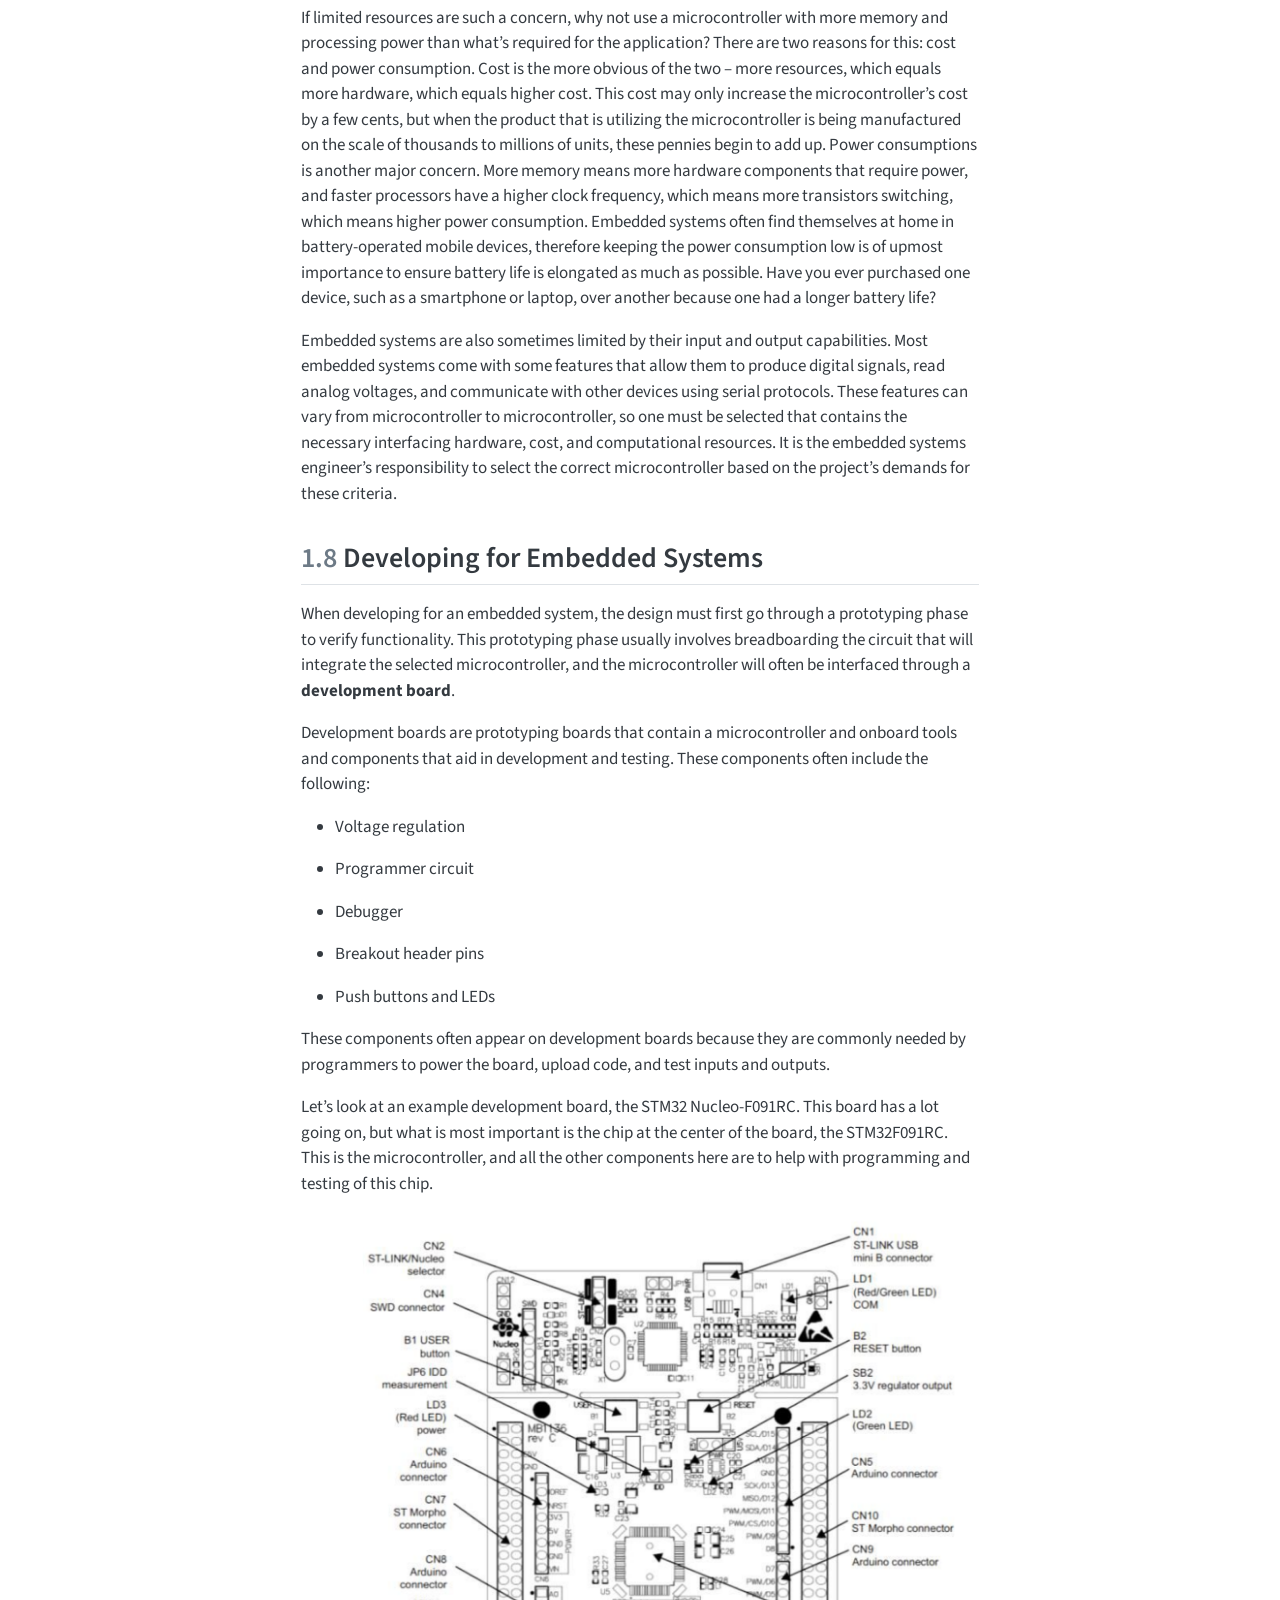
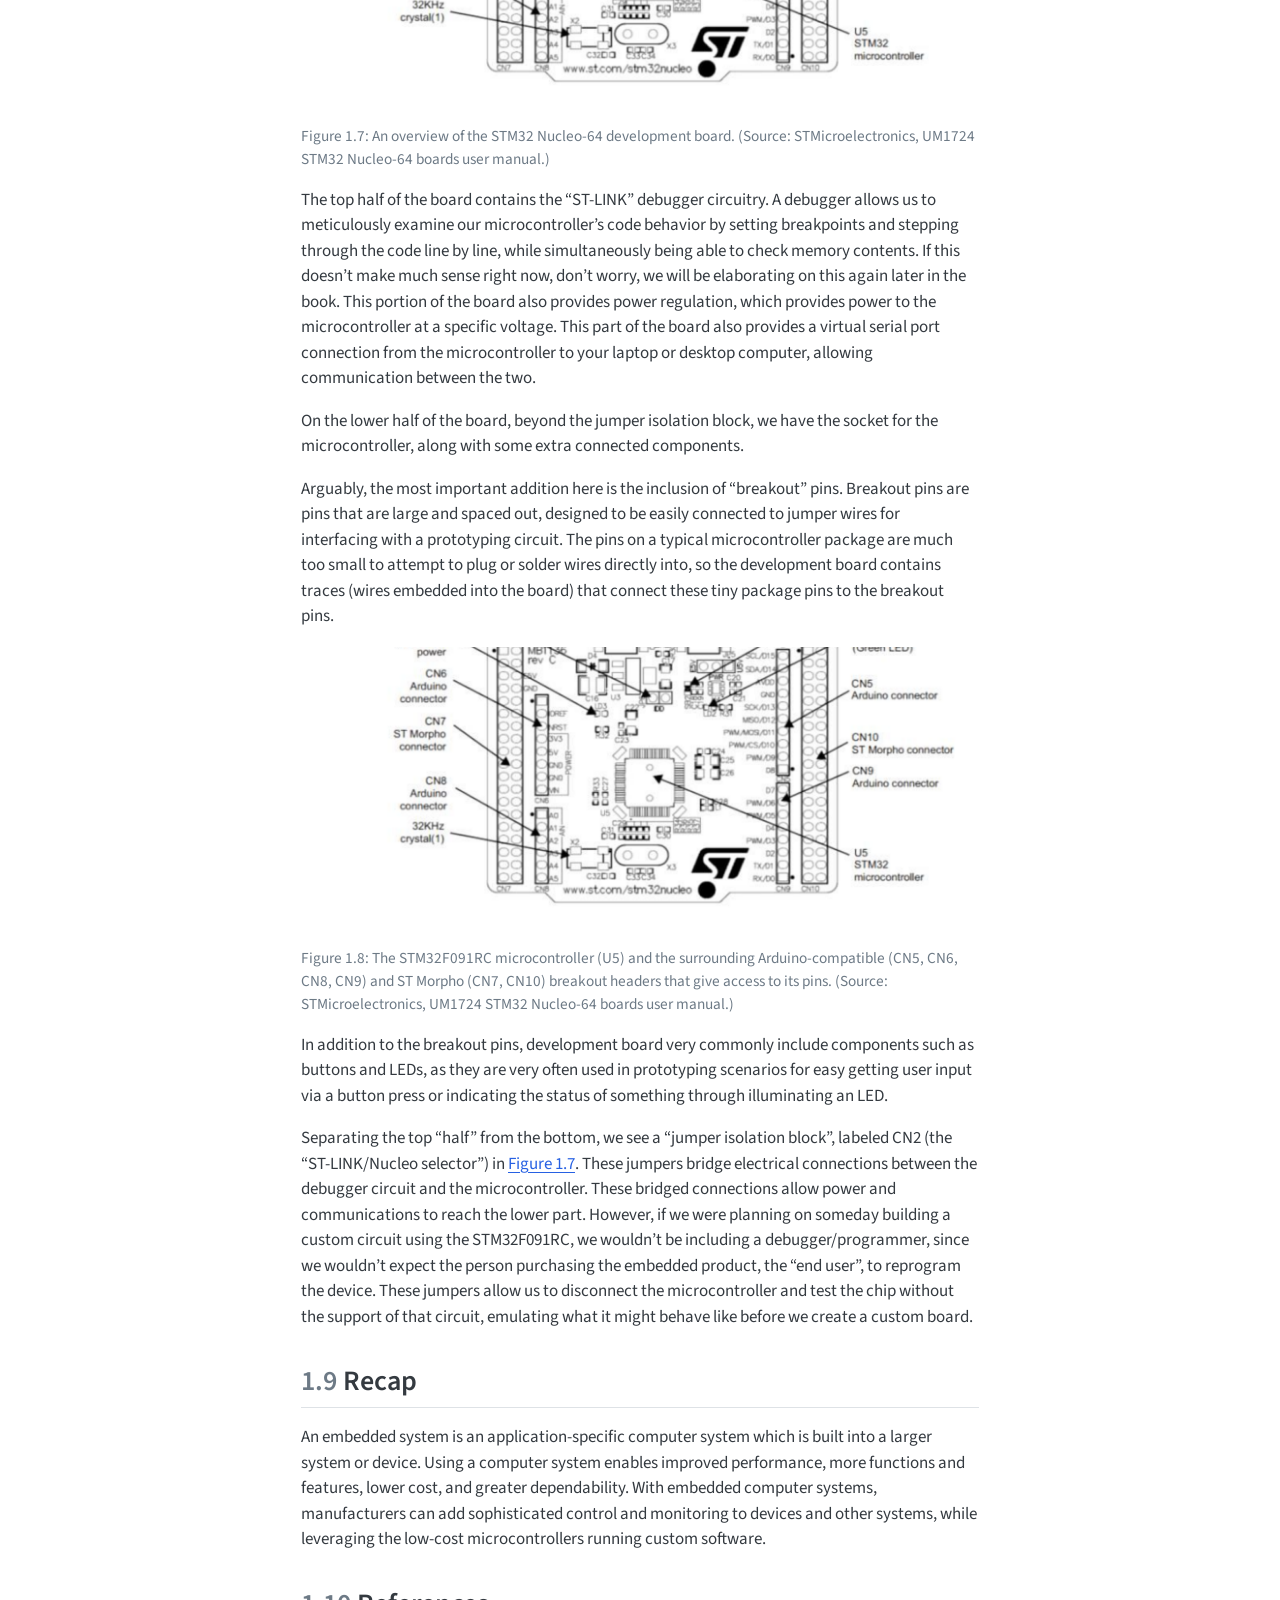
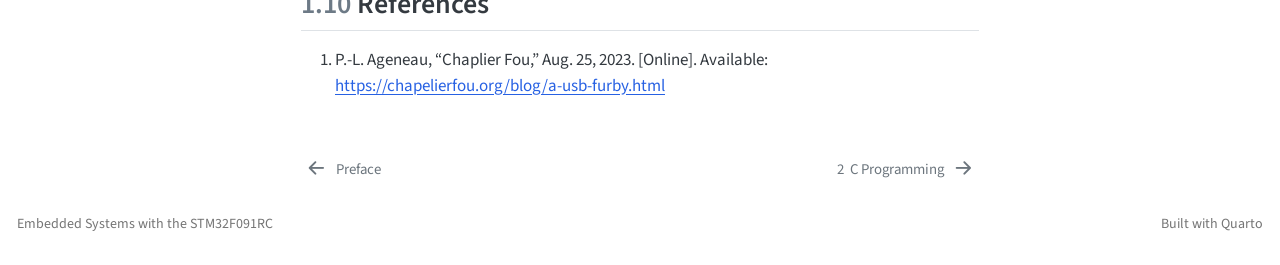
==== commit 50893d13: "Built site for gh-pages" ====
--- a/chapters/01-introduction.html
+++ b/chapters/01-introduction.html
@@ -214,11 +214,10 @@
   <li><a href="#is-it-really-necessary-to-embed-a-computer" id="toc-is-it-really-necessary-to-embed-a-computer" class="nav-link" data-scroll-target="#is-it-really-necessary-to-embed-a-computer"><span class="header-section-number">1.6.1</span> Is It Really Necessary to Embed a Computer?</a></li>
   <li><a href="#example-digital-vs.-analog" id="toc-example-digital-vs.-analog" class="nav-link" data-scroll-target="#example-digital-vs.-analog"><span class="header-section-number">1.6.2</span> Example: Digital vs.&nbsp;Analog</a></li>
   </ul></li>
-  <li><a href="#an-example-of-embedding-computers" id="toc-an-example-of-embedding-computers" class="nav-link" data-scroll-target="#an-example-of-embedding-computers"><span class="header-section-number">1.7</span> An Example of Embedding Computers</a></li>
-  <li><a href="#limitations-of-embedded-systems" id="toc-limitations-of-embedded-systems" class="nav-link" data-scroll-target="#limitations-of-embedded-systems"><span class="header-section-number">1.8</span> Limitations of Embedded Systems</a></li>
-  <li><a href="#developing-for-embedded-systems" id="toc-developing-for-embedded-systems" class="nav-link" data-scroll-target="#developing-for-embedded-systems"><span class="header-section-number">1.9</span> Developing for Embedded Systems</a></li>
-  <li><a href="#recap" id="toc-recap" class="nav-link" data-scroll-target="#recap"><span class="header-section-number">1.10</span> Recap</a></li>
-  <li><a href="#references" id="toc-references" class="nav-link" data-scroll-target="#references"><span class="header-section-number">1.11</span> References</a></li>
+  <li><a href="#limitations-of-embedded-systems" id="toc-limitations-of-embedded-systems" class="nav-link" data-scroll-target="#limitations-of-embedded-systems"><span class="header-section-number">1.7</span> Limitations of Embedded Systems</a></li>
+  <li><a href="#developing-for-embedded-systems" id="toc-developing-for-embedded-systems" class="nav-link" data-scroll-target="#developing-for-embedded-systems"><span class="header-section-number">1.8</span> Developing for Embedded Systems</a></li>
+  <li><a href="#recap" id="toc-recap" class="nav-link" data-scroll-target="#recap"><span class="header-section-number">1.9</span> Recap</a></li>
+  <li><a href="#references" id="toc-references" class="nav-link" data-scroll-target="#references"><span class="header-section-number">1.10</span> References</a></li>
   </ul>
 </nav>
     </div>
@@ -317,23 +316,45 @@
 <p>Now that we understand what an embedded system and a microcontroller are, let’s take a closer look at why cost is such a large driver behind the widespread use of microcontrollers in modern products.</p>
 <section id="is-it-really-necessary-to-embed-a-computer" class="level3" data-number="1.6.1">
 <h3 data-number="1.6.1" class="anchored" data-anchor-id="is-it-really-necessary-to-embed-a-computer"><span class="header-section-number">1.6.1</span> Is It Really Necessary to Embed a Computer?</h3>
-<p>In many embedded systems applications, an entire computer is used in place of what could otherwise be a custom analog circuit. One example of a device that utilizes a microcontroller for cost benefits and flexibility is a thermostat. Traditionally, thermostats used analog circuits to control the temperature, employing components like resistors, capacitors, and relays.</p>
-<p>Many modern thermostats now utilize microcontrollers for enhanced functionality and cost-effectiveness:</p>
+<p>In many embedded systems applications, an entire computer is used in place of what could otherwise be a custom analog circuit. One example of a device that utilizes a microcontroller for cost benefits and flexibility is a thermostat.</p>
+<p>Traditionally, thermostats used analog circuits to control the temperature, employing components like resistors, capacitors, and relays. <a href="#fig-ch01-thermostat-analog" class="quarto-xref">Figure&nbsp;<span>1.3</span></a> shows an example of one such analog thermostat control board. This board reads the temperature settings from switches or potentiometers set by the installer or homeowner, and switches relays on and off to turn a furnace or air conditioner on and off – all without a single line of code.</p>
+<div id="fig-ch01-thermostat-analog" class="quarto-float quarto-figure quarto-figure-center anchored">
+<figure class="quarto-float quarto-float-fig figure">
+<div aria-describedby="fig-ch01-thermostat-analog-caption-0ceaefa1-69ba-4598-a22c-09a6ac19f8ca">
+<img src="../images/ch01/thermostat_analog.jpeg" class="img-fluid figure-img">
+</div>
+<figcaption class="quarto-float-caption-bottom quarto-float-caption quarto-float-fig" id="fig-ch01-thermostat-analog-caption-0ceaefa1-69ba-4598-a22c-09a6ac19f8ca">
+Figure&nbsp;1.3: An analog thermostat control board. Relays (the black components) and other discrete components are wired together to control heating and cooling equipment.
+</figcaption>
+</figure>
+</div>
+<p>Many modern thermostats now utilize microcontrollers for enhanced functionality and cost-effectiveness, as shown in <a href="#fig-ch01-thermostat-mcu" class="quarto-xref">Figure&nbsp;<span>1.4</span></a>.</p>
+<div id="fig-ch01-thermostat-mcu" class="quarto-float quarto-figure quarto-figure-center anchored">
+<figure class="quarto-float quarto-float-fig figure">
+<div aria-describedby="fig-ch01-thermostat-mcu-caption-0ceaefa1-69ba-4598-a22c-09a6ac19f8ca">
+<img src="../images/ch01/thermostat_mcu.jpeg" class="img-fluid figure-img">
+</div>
+<figcaption class="quarto-float-caption-bottom quarto-float-caption quarto-float-fig" id="fig-ch01-thermostat-mcu-caption-0ceaefa1-69ba-4598-a22c-09a6ac19f8ca">
+Figure&nbsp;1.4: A microcontroller-based thermostat control board. The microcontroller (the black IC to the right of the 7-segment displays) reads button presses, drives the display, and switches the same kind of relay used in the analog design.
+</figcaption>
+</figure>
+</div>
 <p><strong>Flexibility</strong></p>
 <ul>
-<li><p>A microcontroller allows for programmability, enabling the thermostat to have various features.</p></li>
-<li><p>These features can be updated or customized through firmware updates.</p></li>
+<li><p>A microcontroller allows for programmability, enabling the thermostat to have various features, such as scheduling different temperatures throughout the day or displaying the current temperature on a digital display.</p></li>
+<li><p>These features can be updated or customized through firmware updates, without having to redesign the analog control circuitry.</p></li>
 </ul>
 <p><strong>Cost-effectiveness</strong></p>
 <ul>
 <li><p>Versatility and mass production benefits of microcontrollers often result in lower overall costs.</p></li>
-<li><p>Microcontrollers can handle multiple functions, reducing the need for additional discrete components.</p></li>
+<li><p>Microcontrollers can handle multiple functions, reducing the need for additional discrete components. Instead of designing separate custom circuits for scheduling, button input, and display functionality, a single microcontroller can be programmed to handle all of these behaviors.</p></li>
 </ul>
 <p><strong>Diagnostic capabilities</strong></p>
 <ul>
 <li><p>Microcontrollers can monitor various parameters and detect faults or inefficiencies in the system.</p></li>
-<li><p>This allows for proactive maintenance and troubleshooting.</p></li>
+<li><p>This allows for proactive maintenance and troubleshooting, such as alerting a homeowner that a filter needs to be changed or that a sensor is reading an unexpected value.</p></li>
 </ul>
+<p>Notice that both thermostat designs in <a href="#fig-ch01-thermostat-analog" class="quarto-xref">Figure&nbsp;<span>1.3</span></a> and <a href="#fig-ch01-thermostat-mcu" class="quarto-xref">Figure&nbsp;<span>1.4</span></a> still rely on the same kind of relay to physically switch the furnace or air conditioner on and off. The microcontroller does not replace this hardware, but rather replaces the analog logic that used to decide <em>when</em> to activate it, while also adding capabilities – such as scheduling, a digital display, and diagnostics – that would be very difficult to implement using discrete analog components alone.</p>
 </section>
 <section id="example-digital-vs.-analog" class="level3" data-number="1.6.2">
 <h3 data-number="1.6.2" class="anchored" data-anchor-id="example-digital-vs.-analog"><span class="header-section-number">1.6.2</span> Example: Digital vs.&nbsp;Analog</h3>
@@ -344,11 +365,11 @@
 <img src="../images/ch01/analog_blink_circuit.png" class="img-fluid figure-img">
 </div>
 <figcaption class="quarto-float-caption-bottom quarto-float-caption quarto-float-fig" id="fig-ch01-economics-1-caption-0ceaefa1-69ba-4598-a22c-09a6ac19f8ca">
-Figure&nbsp;1.3: Blink an LED using a relay, capacitor, and resistors.
+Figure&nbsp;1.5: Blink an LED using a relay, capacitor, and resistors.
 </figcaption>
 </figure>
 </div>
-<p><a href="#fig-ch01-economics-1" class="quarto-xref">Figure&nbsp;<span>1.3</span></a> shows a design that blinks an LED using only a relay, a capacitor, and a couple of resistors – no microcontroller required. Pricing each of these discrete components individually gives us the following:</p>
+<p><a href="#fig-ch01-economics-1" class="quarto-xref">Figure&nbsp;<span>1.5</span></a> shows a design that blinks an LED using only a relay, a capacitor, and a couple of resistors – no microcontroller required. Pricing each of these discrete components individually gives us the following:</p>
 <table class="caption-top table">
 <thead>
 <tr class="header">
@@ -397,11 +418,11 @@
 <img src="../images/ch01/mcu_blink_circuit.png" class="img-fluid figure-img">
 </div>
 <figcaption class="quarto-float-caption-bottom quarto-float-caption quarto-float-fig" id="fig-ch01-economics-2-caption-0ceaefa1-69ba-4598-a22c-09a6ac19f8ca">
-Figure&nbsp;1.4: Blink an LED using a microcontroller and a resistor.
+Figure&nbsp;1.6: Blink an LED using a microcontroller and a resistor.
 </figcaption>
 </figure>
 </div>
-<p>Now let’s consider the same task using a microcontroller, as shown in <a href="#fig-ch01-economics-2" class="quarto-xref">Figure&nbsp;<span>1.4</span></a>. Pricing these components individually gives us the following:</p>
+<p>Now let’s consider the same task using a microcontroller, as shown in <a href="#fig-ch01-economics-2" class="quarto-xref">Figure&nbsp;<span>1.6</span></a>. Pricing these components individually gives us the following:</p>
 <table class="caption-top table">
 <thead>
 <tr class="header">
@@ -436,20 +457,14 @@
 <p>Even though the microcontroller design replaces several discrete components (the relay and capacitor used to create the timing behavior) with an entire computer, the total cost is actually <em>lower</em> than the analog design ($2.33 vs.&nbsp;$2.99). This is because the microcontroller, despite being a far more complex device internally, is manufactured at an enormous scale across many different products and applications, driving its unit cost down below that of the specialized analog components it replaces. Like the analog design, this total also excludes a breadboard, jumper wires, and batteries, and would likely change if either design were purchased in mass quantities.</p>
 </section>
 </section>
-<section id="an-example-of-embedding-computers" class="level2" data-number="1.7">
-<h2 data-number="1.7" class="anchored" data-anchor-id="an-example-of-embedding-computers"><span class="header-section-number">1.7</span> An Example of Embedding Computers</h2>
-<p>As an example, let’s examine how embedded systems have affected automobiles. A typical modern car has dozens of microcontrollers embedded within it. Let’s see why.</p>
-<p>Consider the windows of a typical car door. Often, they are controlled by a motor and a button is used to control lowering and raising them. The motor that controls these windows could be driven by a simple switch, but including a microcontroller allows us to create additional features. Using only a switch we could run into trouble when the windows are fully closed, but the motor continues to run as the window presses against the frame. This could cause the motor to stall, pulling more current than it should, which could in turn damage the circuit. With a microcontroller, we can read the button press through a program, then in turn drive the motor. Moreover, we could read some feedback from the motor in terms of an encoder – which could indicate when the motor has moved an appropriate distance to fully close the window – or we could include a current sensor – which could be used to programmatically shut off the motor controls when the stall current is detected.</p>
-<p>In addition to electronic safety features, we can also add child locks on the windows in the back passenger seats of the car. By networking the microcontroller with other microcontrollers in the vehicle, the driver may engage some safety lock feature which would digitally communicate to the other microcontrollers to disable the ability to roll the windows down.</p>
-</section>
-<section id="limitations-of-embedded-systems" class="level2" data-number="1.8">
-<h2 data-number="1.8" class="anchored" data-anchor-id="limitations-of-embedded-systems"><span class="header-section-number">1.8</span> Limitations of Embedded Systems</h2>
+<section id="limitations-of-embedded-systems" class="level2" data-number="1.7">
+<h2 data-number="1.7" class="anchored" data-anchor-id="limitations-of-embedded-systems"><span class="header-section-number">1.7</span> Limitations of Embedded Systems</h2>
 <p>While we have observed many benefits that can come from embedded systems, such as cost reductions and automation, there are also many limitations that must be considered when designing for them. It was mentioned earlier that embedded systems are not as powerful as the microprocessors found in your laptop computer, and therefore their computing power and other resources are limited. This must be kept in mind when selecting the embedded system appropriate for the application.</p>
 <p>If limited resources are such a concern, why not use a microcontroller with more memory and processing power than what’s required for the application? There are two reasons for this: cost and power consumption. Cost is the more obvious of the two – more resources, which equals more hardware, which equals higher cost. This cost may only increase the microcontroller’s cost by a few cents, but when the product that is utilizing the microcontroller is being manufactured on the scale of thousands to millions of units, these pennies begin to add up. Power consumptions is another major concern. More memory means more hardware components that require power, and faster processors have a higher clock frequency, which means more transistors switching, which means higher power consumption. Embedded systems often find themselves at home in battery-operated mobile devices, therefore keeping the power consumption low is of upmost importance to ensure battery life is elongated as much as possible. Have you ever purchased one device, such as a smartphone or laptop, over another because one had a longer battery life?</p>
 <p>Embedded systems are also sometimes limited by their input and output capabilities. Most embedded systems come with some features that allow them to produce digital signals, read analog voltages, and communicate with other devices using serial protocols. These features can vary from microcontroller to microcontroller, so one must be selected that contains the necessary interfacing hardware, cost, and computational resources. It is the embedded systems engineer’s responsibility to select the correct microcontroller based on the project’s demands for these criteria.</p>
 </section>
-<section id="developing-for-embedded-systems" class="level2" data-number="1.9">
-<h2 data-number="1.9" class="anchored" data-anchor-id="developing-for-embedded-systems"><span class="header-section-number">1.9</span> Developing for Embedded Systems</h2>
+<section id="developing-for-embedded-systems" class="level2" data-number="1.8">
+<h2 data-number="1.8" class="anchored" data-anchor-id="developing-for-embedded-systems"><span class="header-section-number">1.8</span> Developing for Embedded Systems</h2>
 <p>When developing for an embedded system, the design must first go through a prototyping phase to verify functionality. This prototyping phase usually involves breadboarding the circuit that will integrate the selected microcontroller, and the microcontroller will often be interfaced through a <strong>development board</strong>.</p>
 <p>Development boards are prototyping boards that contain a microcontroller and onboard tools and components that aid in development and testing. These components often include the following:</p>
 <ul>
@@ -467,7 +482,7 @@
 <img src="../images/ch01/nucleo_overview.png" class="img-fluid figure-img">
 </div>
 <figcaption class="quarto-float-caption-bottom quarto-float-caption quarto-float-fig" id="fig-ch01-1-3-caption-0ceaefa1-69ba-4598-a22c-09a6ac19f8ca">
-Figure&nbsp;1.5: An overview of the STM32 Nucleo-64 development board. (Source: STMicroelectronics, UM1724 STM32 Nucleo-64 boards user manual.)
+Figure&nbsp;1.7: An overview of the STM32 Nucleo-64 development board. (Source: STMicroelectronics, UM1724 STM32 Nucleo-64 boards user manual.)
 </figcaption>
 </figure>
 </div>
@@ -480,19 +495,19 @@
 <img src="../images/ch01/nucleo_headers.png" class="img-fluid figure-img">
 </div>
 <figcaption class="quarto-float-caption-bottom quarto-float-caption quarto-float-fig" id="fig-ch01-1-4-caption-0ceaefa1-69ba-4598-a22c-09a6ac19f8ca">
-Figure&nbsp;1.6: The STM32F091RC microcontroller (U5) and the surrounding Arduino-compatible (CN5, CN6, CN8, CN9) and ST Morpho (CN7, CN10) breakout headers that give access to its pins. (Source: STMicroelectronics, UM1724 STM32 Nucleo-64 boards user manual.)
+Figure&nbsp;1.8: The STM32F091RC microcontroller (U5) and the surrounding Arduino-compatible (CN5, CN6, CN8, CN9) and ST Morpho (CN7, CN10) breakout headers that give access to its pins. (Source: STMicroelectronics, UM1724 STM32 Nucleo-64 boards user manual.)
 </figcaption>
 </figure>
 </div>
 <p>In addition to the breakout pins, development board very commonly include components such as buttons and LEDs, as they are very often used in prototyping scenarios for easy getting user input via a button press or indicating the status of something through illuminating an LED.</p>
-<p>Separating the top “half” from the bottom, we see a “jumper isolation block”, labeled CN2 (the “ST-LINK/Nucleo selector”) in <a href="#fig-ch01-1-3" class="quarto-xref">Figure&nbsp;<span>1.5</span></a>. These jumpers bridge electrical connections between the debugger circuit and the microcontroller. These bridged connections allow power and communications to reach the lower part. However, if we were planning on someday building a custom circuit using the STM32F091RC, we wouldn’t be including a debugger/programmer, since we wouldn’t expect the person purchasing the embedded product, the “end user”, to reprogram the device. These jumpers allow us to disconnect the microcontroller and test the chip without the support of that circuit, emulating what it might behave like before we create a custom board.</p>
-</section>
-<section id="recap" class="level2" data-number="1.10">
-<h2 data-number="1.10" class="anchored" data-anchor-id="recap"><span class="header-section-number">1.10</span> Recap</h2>
+<p>Separating the top “half” from the bottom, we see a “jumper isolation block”, labeled CN2 (the “ST-LINK/Nucleo selector”) in <a href="#fig-ch01-1-3" class="quarto-xref">Figure&nbsp;<span>1.7</span></a>. These jumpers bridge electrical connections between the debugger circuit and the microcontroller. These bridged connections allow power and communications to reach the lower part. However, if we were planning on someday building a custom circuit using the STM32F091RC, we wouldn’t be including a debugger/programmer, since we wouldn’t expect the person purchasing the embedded product, the “end user”, to reprogram the device. These jumpers allow us to disconnect the microcontroller and test the chip without the support of that circuit, emulating what it might behave like before we create a custom board.</p>
+</section>
+<section id="recap" class="level2" data-number="1.9">
+<h2 data-number="1.9" class="anchored" data-anchor-id="recap"><span class="header-section-number">1.9</span> Recap</h2>
 <p>An embedded system is an application-specific computer system which is built into a larger system or device. Using a computer system enables improved performance, more functions and features, lower cost, and greater dependability. With embedded computer systems, manufacturers can add sophisticated control and monitoring to devices and other systems, while leveraging the low-cost microcontrollers running custom software.</p>
 </section>
-<section id="references" class="level2" data-number="1.11">
-<h2 data-number="1.11" class="anchored" data-anchor-id="references"><span class="header-section-number">1.11</span> References</h2>
+<section id="references" class="level2" data-number="1.10">
+<h2 data-number="1.10" class="anchored" data-anchor-id="references"><span class="header-section-number">1.10</span> References</h2>
 <ol type="1">
 <li>P.-L. Ageneau, “Chaplier Fou,” Aug.&nbsp;25, 2023. [Online]. Available: <a href="https://chapelierfou.org/blog/a-usb-furby.html" class="uri">https://chapelierfou.org/blog/a-usb-furby.html</a></li>
 </ol>
